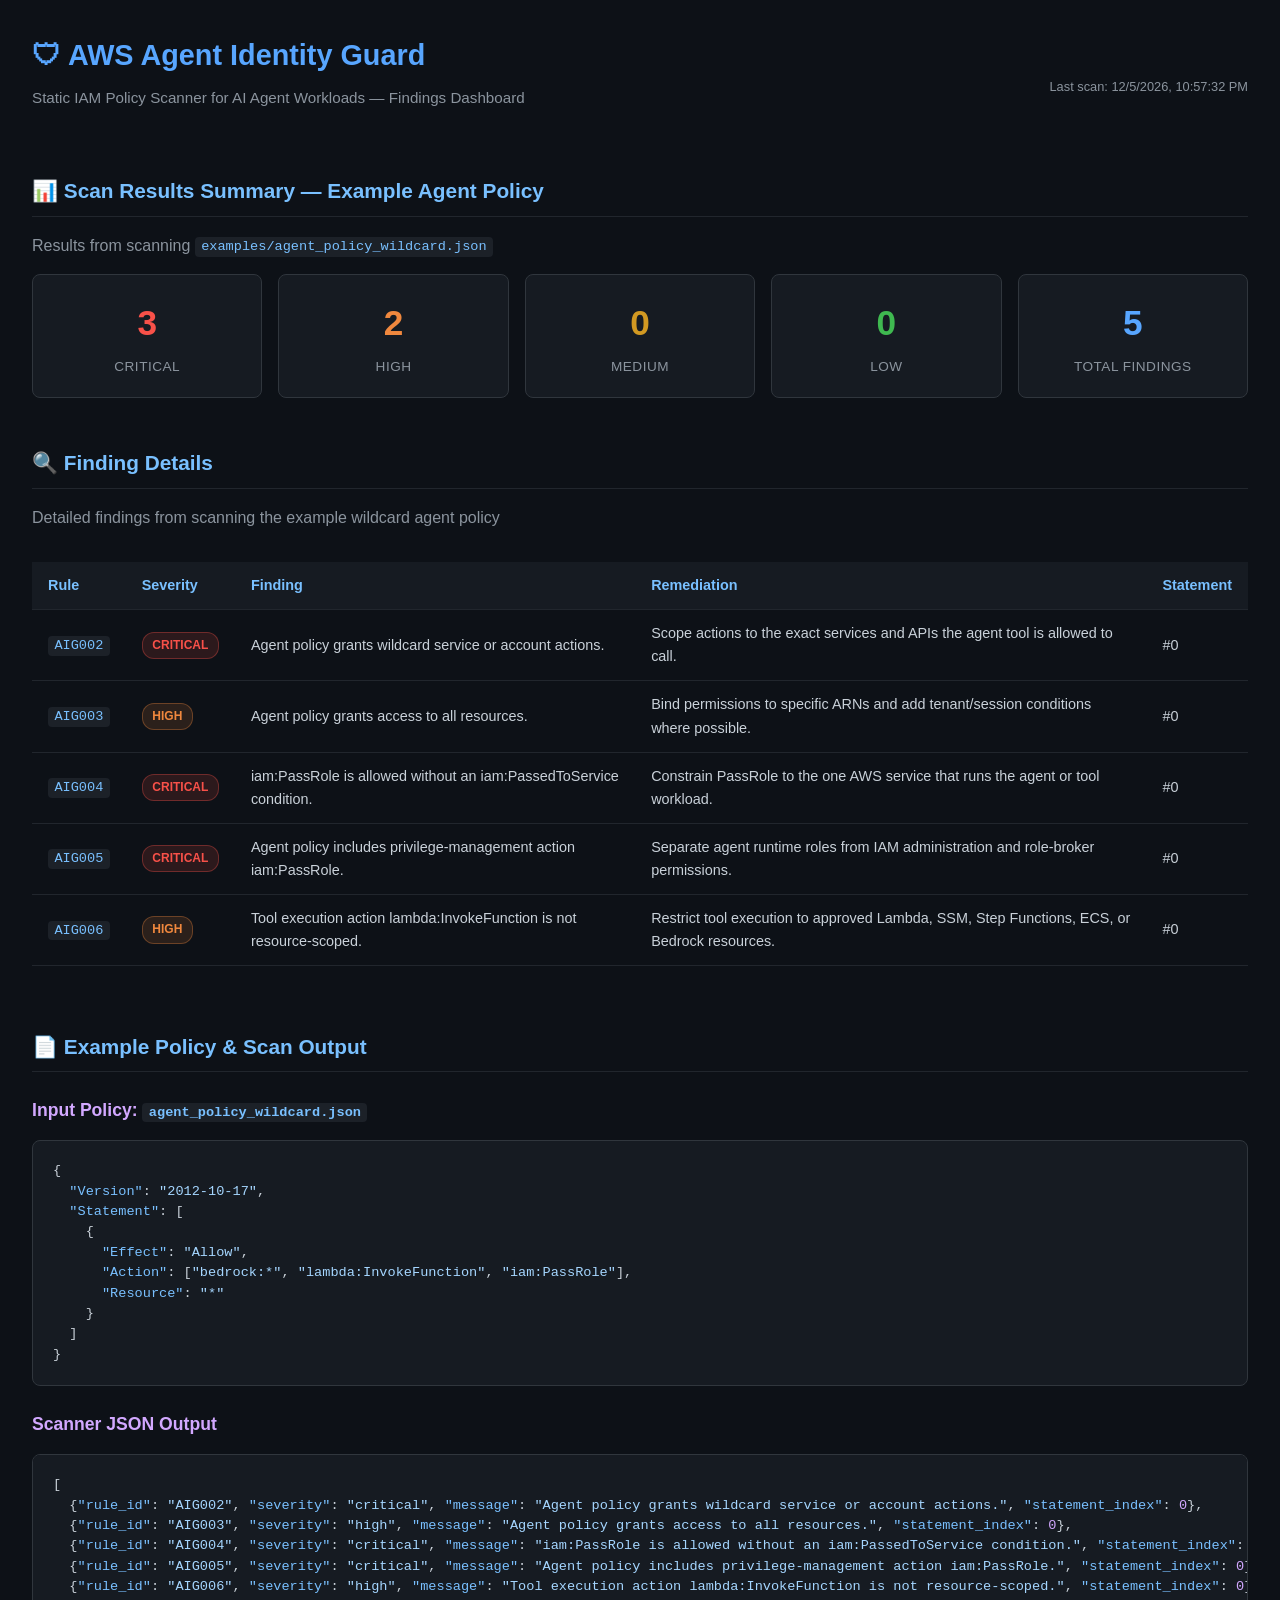
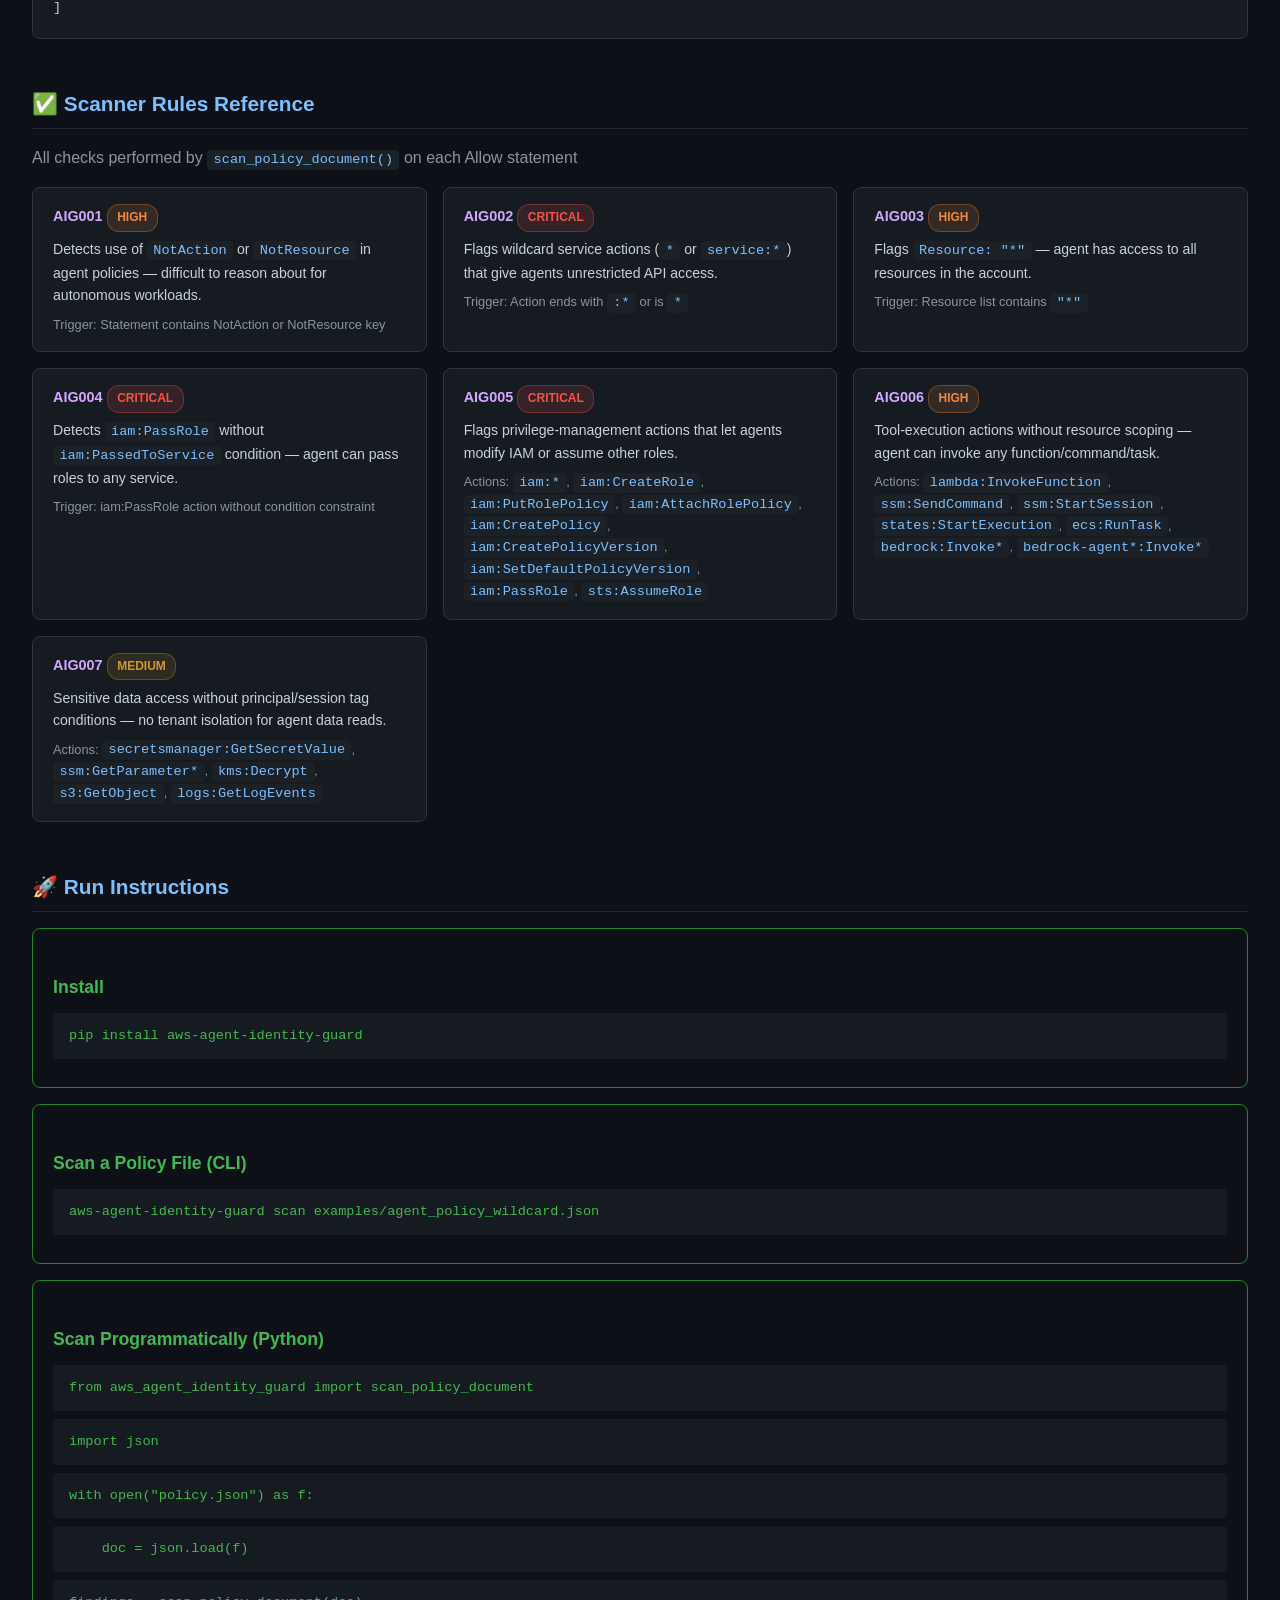
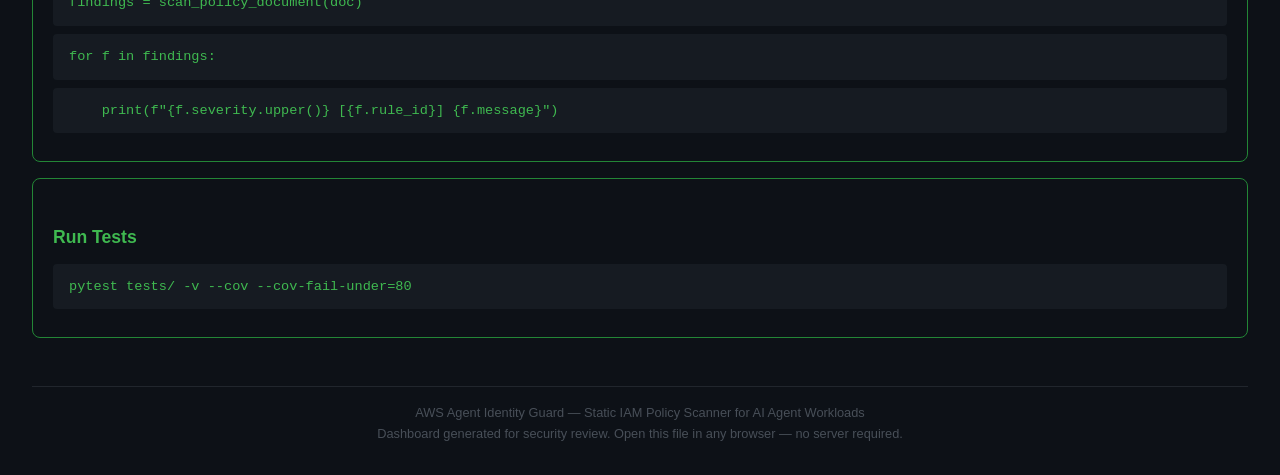
==== dashboard/index.html @ ff4b0374 "Add product dashboard, rewrite README and runbook in human language" ====
<!DOCTYPE html>
<html lang="en">
<head>
<meta charset="UTF-8">
<meta name="viewport" content="width=device-width, initial-scale=1.0">
<title>AWS Agent Identity Guard — IAM Findings Dashboard</title>
<style>
*{margin:0;padding:0;box-sizing:border-box}
body{font-family:-apple-system,BlinkMacSystemFont,'Segoe UI',Roboto,sans-serif;background:#0d1117;color:#c9d1d9;line-height:1.6;padding:2rem}
h1{color:#58a6ff;font-size:1.8rem;margin-bottom:0.5rem}
h2{color:#79c0ff;font-size:1.3rem;margin:2rem 0 1rem;border-bottom:1px solid #21262d;padding-bottom:0.5rem}
h3{color:#d2a8ff;font-size:1.1rem;margin:1.5rem 0 0.75rem}
.subtitle{color:#8b949e;font-size:0.95rem;margin-bottom:2rem}
.grid{display:grid;grid-template-columns:repeat(auto-fit,minmax(200px,1fr));gap:1rem;margin-bottom:2rem}
.card{background:#161b22;border:1px solid #30363d;border-radius:8px;padding:1.25rem;text-align:center}
.card .count{font-size:2.2rem;font-weight:700;margin-bottom:0.25rem}
.card .label{color:#8b949e;font-size:0.85rem;text-transform:uppercase;letter-spacing:0.5px}
.critical .count{color:#f85149}
.high .count{color:#f0883e}
.medium .count{color:#d29922}
.low .count{color:#3fb950}
.pass .count{color:#58a6ff}
table{width:100%;border-collapse:collapse;margin:1rem 0;font-size:0.9rem}
th,td{padding:0.75rem 1rem;text-align:left;border-bottom:1px solid #21262d}
th{background:#161b22;color:#79c0ff;font-weight:600;position:sticky;top:0}
tr:hover{background:#1c2128}
.badge{display:inline-block;padding:0.2rem 0.6rem;border-radius:12px;font-size:0.75rem;font-weight:600;text-transform:uppercase}
.badge-critical{background:#f8514922;color:#f85149;border:1px solid #f8514955}
.badge-high{background:#f0883e22;color:#f0883e;border:1px solid #f0883e55}
.badge-medium{background:#d2992222;color:#d29922;border:1px solid #d2992255}
.badge-low{background:#3fb95022;color:#3fb950;border:1px solid #3fb95055}
code{background:#1c2128;padding:0.15rem 0.4rem;border-radius:4px;font-size:0.85rem;color:#79c0ff}
pre{background:#161b22;border:1px solid #30363d;border-radius:8px;padding:1.25rem;overflow-x:auto;font-size:0.85rem;line-height:1.5;color:#c9d1d9;margin:1rem 0}
.json-key{color:#79c0ff}
.json-str{color:#a5d6ff}
.json-val{color:#d2a8ff}
.finding-box{background:#161b22;border:1px solid #30363d;border-radius:8px;padding:1rem 1.25rem;margin:0.75rem 0}
.finding-box .title{color:#f0f6fc;font-weight:600;margin-bottom:0.25rem}
.finding-box .remediation{color:#8b949e;font-size:0.85rem;margin-top:0.5rem;padding-left:1rem;border-left:2px solid #30363d}
.run-box{background:#0d1117;border:1px solid #238636;border-radius:8px;padding:1.25rem;margin:1rem 0}
.run-box code{background:#161b22;display:block;padding:0.75rem 1rem;margin:0.5rem 0;border-radius:4px;color:#3fb950}
.section{margin-bottom:3rem}
.header-bar{display:flex;align-items:center;justify-content:space-between;flex-wrap:wrap;margin-bottom:1.5rem}
.timestamp{color:#8b949e;font-size:0.8rem}
.check-grid{display:grid;grid-template-columns:repeat(auto-fit,minmax(320px,1fr));gap:1rem}
.check-card{background:#161b22;border:1px solid #30363d;border-radius:8px;padding:1rem 1.25rem}
.check-card .rule-id{color:#d2a8ff;font-weight:700;font-size:0.9rem}
.check-card .desc{margin-top:0.4rem;font-size:0.88rem;color:#c9d1d9}
.check-card .patterns{margin-top:0.5rem;font-size:0.8rem;color:#8b949e}
</style>
</head>
<body>
<div class="header-bar">
<div>
<h1>&#x1F6E1; AWS Agent Identity Guard</h1>
<p class="subtitle">Static IAM Policy Scanner for AI Agent Workloads — Findings Dashboard</p>
</div>
<div class="timestamp">Last scan: <span id="scan-time"></span></div>
</div>

<!-- Section 1: Scan Results Summary -->
<div class="section">
<h2>&#x1F4CA; Scan Results Summary — Example Agent Policy</h2>
<p style="color:#8b949e;margin-bottom:1rem;">Results from scanning <code>examples/agent_policy_wildcard.json</code></p>
<div class="grid">
<div class="card critical"><div class="count">3</div><div class="label">Critical</div></div>
<div class="card high"><div class="count">2</div><div class="label">High</div></div>
<div class="card medium"><div class="count">0</div><div class="label">Medium</div></div>
<div class="card low"><div class="count">0</div><div class="label">Low</div></div>
<div class="card pass"><div class="count">5</div><div class="label">Total Findings</div></div>
</div>
</div>

<!-- Section 2: Finding Details Table -->
<div class="section">
<h2>&#x1F50D; Finding Details</h2>
<p style="color:#8b949e;margin-bottom:1rem;">Detailed findings from scanning the example wildcard agent policy</p>
<div style="overflow-x:auto;">
<table>
<thead>
<tr><th>Rule</th><th>Severity</th><th>Finding</th><th>Remediation</th><th>Statement</th></tr>
</thead>
<tbody>
<tr>
<td><code>AIG002</code></td>
<td><span class="badge badge-critical">Critical</span></td>
<td>Agent policy grants wildcard service or account actions.</td>
<td>Scope actions to the exact services and APIs the agent tool is allowed to call.</td>
<td>#0</td>
</tr>
<tr>
<td><code>AIG003</code></td>
<td><span class="badge badge-high">High</span></td>
<td>Agent policy grants access to all resources.</td>
<td>Bind permissions to specific ARNs and add tenant/session conditions where possible.</td>
<td>#0</td>
</tr>
<tr>
<td><code>AIG004</code></td>
<td><span class="badge badge-critical">Critical</span></td>
<td>iam:PassRole is allowed without an iam:PassedToService condition.</td>
<td>Constrain PassRole to the one AWS service that runs the agent or tool workload.</td>
<td>#0</td>
</tr>
<tr>
<td><code>AIG005</code></td>
<td><span class="badge badge-critical">Critical</span></td>
<td>Agent policy includes privilege-management action iam:PassRole.</td>
<td>Separate agent runtime roles from IAM administration and role-broker permissions.</td>
<td>#0</td>
</tr>
<tr>
<td><code>AIG006</code></td>
<td><span class="badge badge-high">High</span></td>
<td>Tool execution action lambda:InvokeFunction is not resource-scoped.</td>
<td>Restrict tool execution to approved Lambda, SSM, Step Functions, ECS, or Bedrock resources.</td>
<td>#0</td>
</tr>
</tbody>
</table>
</div>
</div>


<!-- Section 3: Example Scan Output Visualization -->
<div class="section">
<h2>&#x1F4C4; Example Policy &amp; Scan Output</h2>
<h3>Input Policy: <code>agent_policy_wildcard.json</code></h3>
<pre>{
  <span class="json-key">"Version"</span>: <span class="json-str">"2012-10-17"</span>,
  <span class="json-key">"Statement"</span>: [
    {
      <span class="json-key">"Effect"</span>: <span class="json-str">"Allow"</span>,
      <span class="json-key">"Action"</span>: [<span class="json-str">"bedrock:*"</span>, <span class="json-str">"lambda:InvokeFunction"</span>, <span class="json-str">"iam:PassRole"</span>],
      <span class="json-key">"Resource"</span>: <span class="json-str">"*"</span>
    }
  ]
}</pre>
<h3>Scanner JSON Output</h3>
<pre>[
  {<span class="json-key">"rule_id"</span>: <span class="json-str">"AIG002"</span>, <span class="json-key">"severity"</span>: <span class="json-str">"critical"</span>, <span class="json-key">"message"</span>: <span class="json-str">"Agent policy grants wildcard service or account actions."</span>, <span class="json-key">"statement_index"</span>: <span class="json-val">0</span>},
  {<span class="json-key">"rule_id"</span>: <span class="json-str">"AIG003"</span>, <span class="json-key">"severity"</span>: <span class="json-str">"high"</span>, <span class="json-key">"message"</span>: <span class="json-str">"Agent policy grants access to all resources."</span>, <span class="json-key">"statement_index"</span>: <span class="json-val">0</span>},
  {<span class="json-key">"rule_id"</span>: <span class="json-str">"AIG004"</span>, <span class="json-key">"severity"</span>: <span class="json-str">"critical"</span>, <span class="json-key">"message"</span>: <span class="json-str">"iam:PassRole is allowed without an iam:PassedToService condition."</span>, <span class="json-key">"statement_index"</span>: <span class="json-val">0</span>},
  {<span class="json-key">"rule_id"</span>: <span class="json-str">"AIG005"</span>, <span class="json-key">"severity"</span>: <span class="json-str">"critical"</span>, <span class="json-key">"message"</span>: <span class="json-str">"Agent policy includes privilege-management action iam:PassRole."</span>, <span class="json-key">"statement_index"</span>: <span class="json-val">0</span>},
  {<span class="json-key">"rule_id"</span>: <span class="json-str">"AIG006"</span>, <span class="json-key">"severity"</span>: <span class="json-str">"high"</span>, <span class="json-key">"message"</span>: <span class="json-str">"Tool execution action lambda:InvokeFunction is not resource-scoped."</span>, <span class="json-key">"statement_index"</span>: <span class="json-val">0</span>}
]</pre>
</div>


<!-- Section 4: Quick Reference of Checks -->
<div class="section">
<h2>&#x2705; Scanner Rules Reference</h2>
<p style="color:#8b949e;margin-bottom:1rem;">All checks performed by <code>scan_policy_document()</code> on each Allow statement</p>
<div class="check-grid">
<div class="check-card">
<div class="rule-id">AIG001 <span class="badge badge-high">High</span></div>
<div class="desc">Detects use of <code>NotAction</code> or <code>NotResource</code> in agent policies — difficult to reason about for autonomous workloads.</div>
<div class="patterns">Trigger: Statement contains NotAction or NotResource key</div>
</div>
<div class="check-card">
<div class="rule-id">AIG002 <span class="badge badge-critical">Critical</span></div>
<div class="desc">Flags wildcard service actions (<code>*</code> or <code>service:*</code>) that give agents unrestricted API access.</div>
<div class="patterns">Trigger: Action ends with <code>:*</code> or is <code>*</code></div>
</div>
<div class="check-card">
<div class="rule-id">AIG003 <span class="badge badge-high">High</span></div>
<div class="desc">Flags <code>Resource: "*"</code> — agent has access to all resources in the account.</div>
<div class="patterns">Trigger: Resource list contains <code>"*"</code></div>
</div>
<div class="check-card">
<div class="rule-id">AIG004 <span class="badge badge-critical">Critical</span></div>
<div class="desc">Detects <code>iam:PassRole</code> without <code>iam:PassedToService</code> condition — agent can pass roles to any service.</div>
<div class="patterns">Trigger: iam:PassRole action without condition constraint</div>
</div>
<div class="check-card">
<div class="rule-id">AIG005 <span class="badge badge-critical">Critical</span></div>
<div class="desc">Flags privilege-management actions that let agents modify IAM or assume other roles.</div>
<div class="patterns">Actions: <code>iam:*</code>, <code>iam:CreateRole</code>, <code>iam:PutRolePolicy</code>, <code>iam:AttachRolePolicy</code>, <code>iam:CreatePolicy</code>, <code>iam:CreatePolicyVersion</code>, <code>iam:SetDefaultPolicyVersion</code>, <code>iam:PassRole</code>, <code>sts:AssumeRole</code></div>
</div>
<div class="check-card">
<div class="rule-id">AIG006 <span class="badge badge-high">High</span></div>
<div class="desc">Tool-execution actions without resource scoping — agent can invoke any function/command/task.</div>
<div class="patterns">Actions: <code>lambda:InvokeFunction</code>, <code>ssm:SendCommand</code>, <code>ssm:StartSession</code>, <code>states:StartExecution</code>, <code>ecs:RunTask</code>, <code>bedrock:Invoke*</code>, <code>bedrock-agent*:Invoke*</code></div>
</div>
<div class="check-card">
<div class="rule-id">AIG007 <span class="badge badge-medium">Medium</span></div>
<div class="desc">Sensitive data access without principal/session tag conditions — no tenant isolation for agent data reads.</div>
<div class="patterns">Actions: <code>secretsmanager:GetSecretValue</code>, <code>ssm:GetParameter*</code>, <code>kms:Decrypt</code>, <code>s3:GetObject</code>, <code>logs:GetLogEvents</code></div>
</div>
</div>
</div>


<!-- Section 5: Run Instructions -->
<div class="section">
<h2>&#x1F680; Run Instructions</h2>
<div class="run-box">
<h3 style="color:#3fb950;margin-bottom:0.75rem">Install</h3>
<code>pip install aws-agent-identity-guard</code>
</div>
<div class="run-box">
<h3 style="color:#3fb950;margin-bottom:0.75rem">Scan a Policy File (CLI)</h3>
<code>aws-agent-identity-guard scan examples/agent_policy_wildcard.json</code>
</div>
<div class="run-box">
<h3 style="color:#3fb950;margin-bottom:0.75rem">Scan Programmatically (Python)</h3>
<code>from aws_agent_identity_guard import scan_policy_document</code>
<code>import json</code>
<code style="margin-top:0.5rem">with open("policy.json") as f:</code>
<code>&nbsp;&nbsp;&nbsp;&nbsp;doc = json.load(f)</code>
<code style="margin-top:0.5rem">findings = scan_policy_document(doc)</code>
<code>for f in findings:</code>
<code>&nbsp;&nbsp;&nbsp;&nbsp;print(f"{f.severity.upper()} [{f.rule_id}] {f.message}")</code>
</div>
<div class="run-box">
<h3 style="color:#3fb950;margin-bottom:0.75rem">Run Tests</h3>
<code>pytest tests/ -v --cov --cov-fail-under=80</code>
</div>
</div>

<footer style="text-align:center;color:#484f58;font-size:0.8rem;margin-top:3rem;padding-top:1rem;border-top:1px solid #21262d;">
AWS Agent Identity Guard — Static IAM Policy Scanner for AI Agent Workloads<br>
Dashboard generated for security review. Open this file in any browser — no server required.
</footer>

<script>
document.getElementById('scan-time').textContent = new Date().toLocaleString();
</script>
</body>
</html>
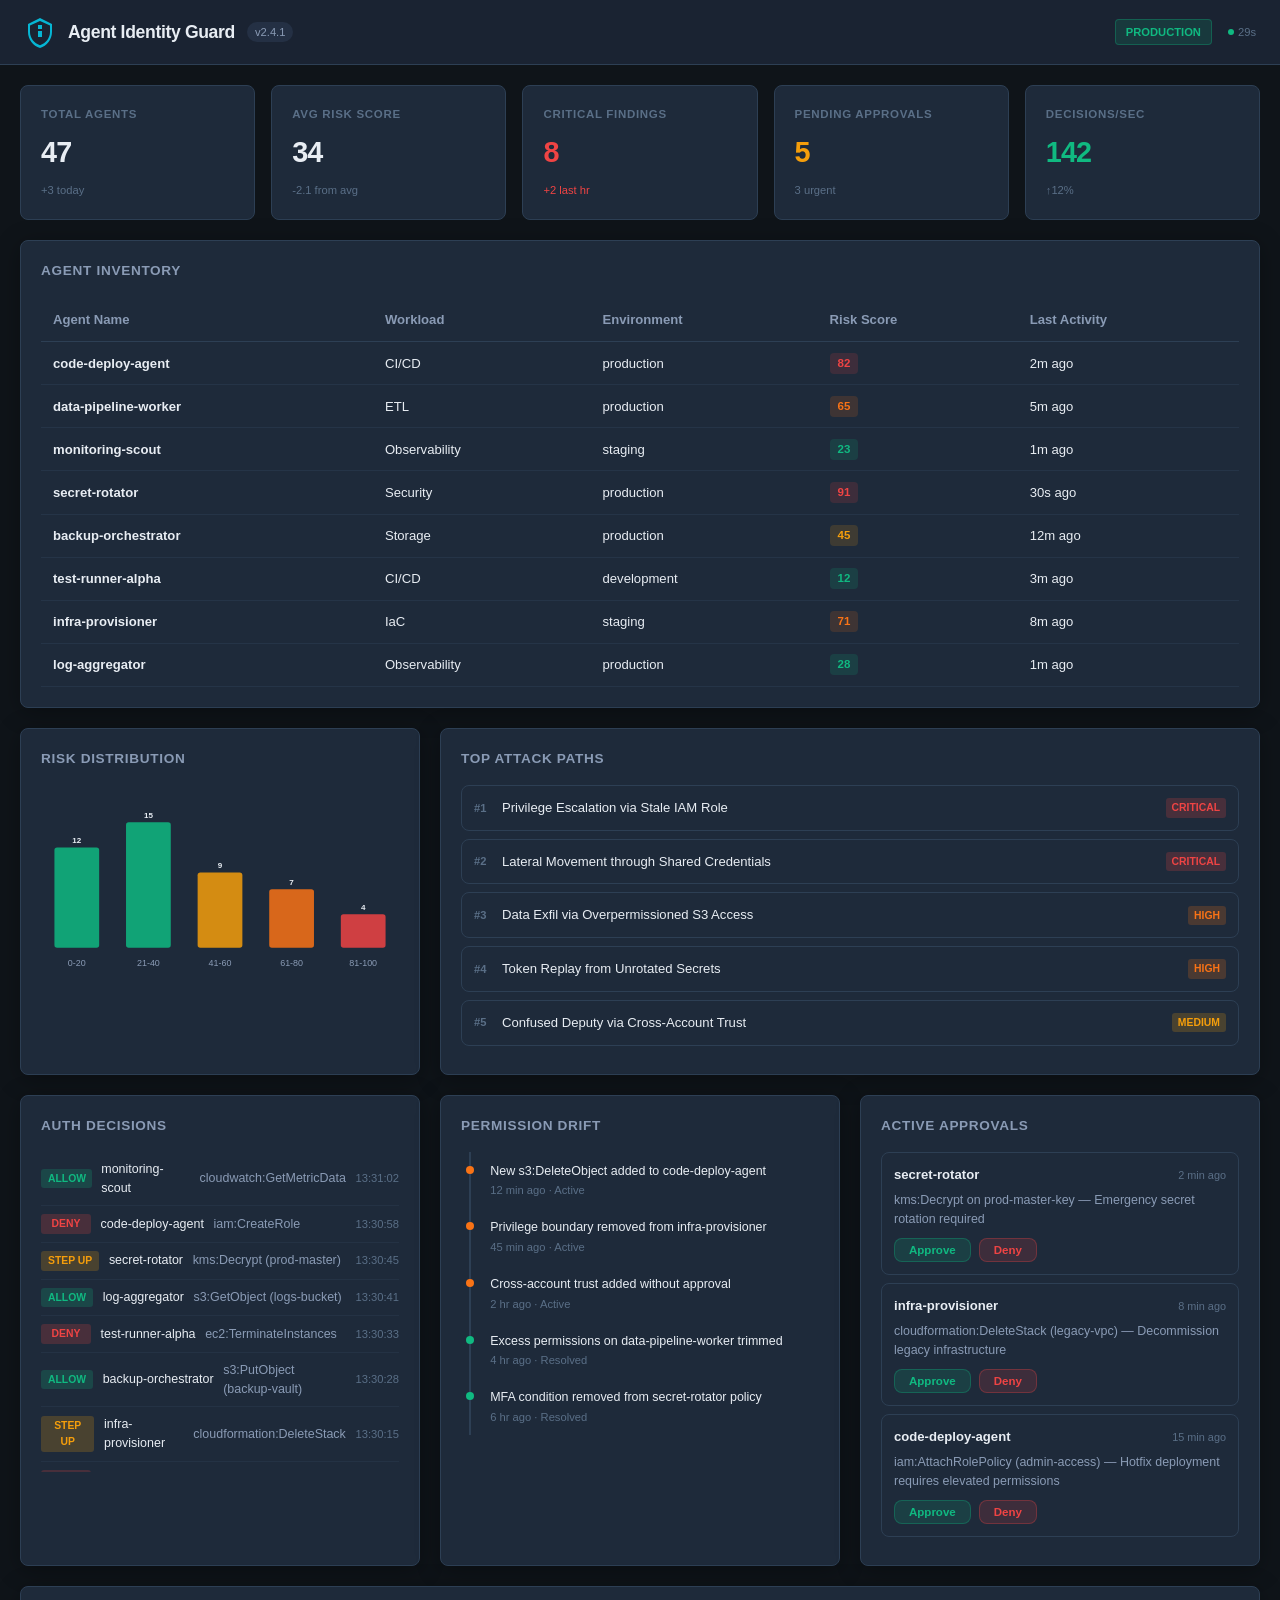
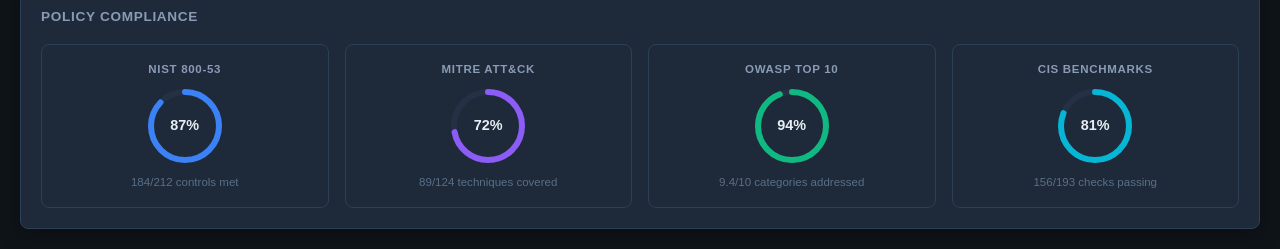
==== commit d1b9426a: "feat: v1.0.0 - Production-grade AI agent identity security platform Complete overhaul from static IA" ====
--- a/dashboard/index.html
+++ b/dashboard/index.html
@@ -3,228 +3,811 @@
 <head>
 <meta charset="UTF-8">
 <meta name="viewport" content="width=device-width, initial-scale=1.0">
-<title>AWS Agent Identity Guard — IAM Findings Dashboard</title>
+<title>Agent Identity Guard — Security Dashboard</title>
 <style>
-*{margin:0;padding:0;box-sizing:border-box}
-body{font-family:-apple-system,BlinkMacSystemFont,'Segoe UI',Roboto,sans-serif;background:#0d1117;color:#c9d1d9;line-height:1.6;padding:2rem}
-h1{color:#58a6ff;font-size:1.8rem;margin-bottom:0.5rem}
-h2{color:#79c0ff;font-size:1.3rem;margin:2rem 0 1rem;border-bottom:1px solid #21262d;padding-bottom:0.5rem}
-h3{color:#d2a8ff;font-size:1.1rem;margin:1.5rem 0 0.75rem}
-.subtitle{color:#8b949e;font-size:0.95rem;margin-bottom:2rem}
-.grid{display:grid;grid-template-columns:repeat(auto-fit,minmax(200px,1fr));gap:1rem;margin-bottom:2rem}
-.card{background:#161b22;border:1px solid #30363d;border-radius:8px;padding:1.25rem;text-align:center}
-.card .count{font-size:2.2rem;font-weight:700;margin-bottom:0.25rem}
-.card .label{color:#8b949e;font-size:0.85rem;text-transform:uppercase;letter-spacing:0.5px}
-.critical .count{color:#f85149}
-.high .count{color:#f0883e}
-.medium .count{color:#d29922}
-.low .count{color:#3fb950}
-.pass .count{color:#58a6ff}
-table{width:100%;border-collapse:collapse;margin:1rem 0;font-size:0.9rem}
-th,td{padding:0.75rem 1rem;text-align:left;border-bottom:1px solid #21262d}
-th{background:#161b22;color:#79c0ff;font-weight:600;position:sticky;top:0}
-tr:hover{background:#1c2128}
-.badge{display:inline-block;padding:0.2rem 0.6rem;border-radius:12px;font-size:0.75rem;font-weight:600;text-transform:uppercase}
-.badge-critical{background:#f8514922;color:#f85149;border:1px solid #f8514955}
-.badge-high{background:#f0883e22;color:#f0883e;border:1px solid #f0883e55}
-.badge-medium{background:#d2992222;color:#d29922;border:1px solid #d2992255}
-.badge-low{background:#3fb95022;color:#3fb950;border:1px solid #3fb95055}
-code{background:#1c2128;padding:0.15rem 0.4rem;border-radius:4px;font-size:0.85rem;color:#79c0ff}
-pre{background:#161b22;border:1px solid #30363d;border-radius:8px;padding:1.25rem;overflow-x:auto;font-size:0.85rem;line-height:1.5;color:#c9d1d9;margin:1rem 0}
-.json-key{color:#79c0ff}
-.json-str{color:#a5d6ff}
-.json-val{color:#d2a8ff}
-.finding-box{background:#161b22;border:1px solid #30363d;border-radius:8px;padding:1rem 1.25rem;margin:0.75rem 0}
-.finding-box .title{color:#f0f6fc;font-weight:600;margin-bottom:0.25rem}
-.finding-box .remediation{color:#8b949e;font-size:0.85rem;margin-top:0.5rem;padding-left:1rem;border-left:2px solid #30363d}
-.run-box{background:#0d1117;border:1px solid #238636;border-radius:8px;padding:1.25rem;margin:1rem 0}
-.run-box code{background:#161b22;display:block;padding:0.75rem 1rem;margin:0.5rem 0;border-radius:4px;color:#3fb950}
-.section{margin-bottom:3rem}
-.header-bar{display:flex;align-items:center;justify-content:space-between;flex-wrap:wrap;margin-bottom:1.5rem}
-.timestamp{color:#8b949e;font-size:0.8rem}
-.check-grid{display:grid;grid-template-columns:repeat(auto-fit,minmax(320px,1fr));gap:1rem}
-.check-card{background:#161b22;border:1px solid #30363d;border-radius:8px;padding:1rem 1.25rem}
-.check-card .rule-id{color:#d2a8ff;font-weight:700;font-size:0.9rem}
-.check-card .desc{margin-top:0.4rem;font-size:0.88rem;color:#c9d1d9}
-.check-card .patterns{margin-top:0.5rem;font-size:0.8rem;color:#8b949e}
+:root {
+  --bg-primary: #0f1419;
+  --bg-secondary: #1a2332;
+  --bg-tertiary: #243044;
+  --bg-card: #1e2a3a;
+  --border: #2d3f54;
+  --text-primary: #e8edf3;
+  --text-secondary: #8a9bb5;
+  --text-muted: #5a6f87;
+  --accent-blue: #3b82f6;
+  --accent-cyan: #06b6d4;
+  --accent-green: #10b981;
+  --accent-yellow: #f59e0b;
+  --accent-orange: #f97316;
+  --accent-red: #ef4444;
+  --accent-purple: #8b5cf6;
+  --severity-critical: #ef4444;
+  --severity-high: #f97316;
+  --severity-medium: #f59e0b;
+  --severity-low: #10b981;
+  --severity-info: #3b82f6;
+  --radius: 8px;
+  --shadow: 0 4px 24px rgba(0,0,0,0.3);
+  --transition: 0.2s ease;
+}
+*, *::before, *::after { box-sizing: border-box; margin: 0; padding: 0; }
+body {
+  font-family: -apple-system, BlinkMacSystemFont, 'Segoe UI', Roboto, sans-serif;
+  background: var(--bg-primary);
+  color: var(--text-primary);
+  line-height: 1.5;
+  min-height: 100vh;
+}
+a { color: var(--accent-cyan); text-decoration: none; }
+a:focus-visible, button:focus-visible, [tabindex]:focus-visible {
+  outline: 2px solid var(--accent-blue);
+  outline-offset: 2px;
+}
+button {
+  cursor: pointer;
+  font-family: inherit;
+  border: none;
+  border-radius: var(--radius);
+  transition: background var(--transition), transform var(--transition);
+}
+button:active { transform: scale(0.97); }
+
+/* Header */
+.header {
+  display: flex;
+  align-items: center;
+  justify-content: space-between;
+  padding: 1rem 1.5rem;
+  background: var(--bg-secondary);
+  border-bottom: 1px solid var(--border);
+  position: sticky;
+  top: 0;
+  z-index: 100;
+}
+.header-left { display: flex; align-items: center; gap: 0.75rem; }
+.logo-icon {
+  width: 32px; height: 32px;
+  fill: var(--accent-cyan);
+}
+.header-title { font-size: 1.1rem; font-weight: 700; letter-spacing: -0.02em; }
+.header-version {
+  font-size: 0.7rem;
+  background: var(--bg-tertiary);
+  padding: 2px 8px;
+  border-radius: 10px;
+  color: var(--text-secondary);
+}
+.header-right { display: flex; align-items: center; gap: 1rem; }
+.env-badge {
+  font-size: 0.7rem;
+  font-weight: 600;
+  text-transform: uppercase;
+  padding: 4px 10px;
+  border-radius: 4px;
+  background: rgba(16,185,129,0.15);
+  color: var(--accent-green);
+  border: 1px solid rgba(16,185,129,0.3);
+}
+.env-badge.staging { background: rgba(245,158,11,0.15); color: var(--accent-yellow); border-color: rgba(245,158,11,0.3); }
+.refresh-indicator {
+  font-size: 0.7rem;
+  color: var(--text-muted);
+  display: flex;
+  align-items: center;
+  gap: 4px;
+}
+.pulse {
+  width: 6px; height: 6px;
+  background: var(--accent-green);
+  border-radius: 50%;
+  animation: pulse 2s infinite;
+}
+@keyframes pulse {
+  0%, 100% { opacity: 1; }
+  50% { opacity: 0.4; }
+}
+
+/* Layout */
+.dashboard {
+  display: grid;
+  grid-template-columns: 1fr;
+  gap: 1.25rem;
+  padding: 1.25rem;
+  max-width: 1600px;
+  margin: 0 auto;
+}
+@media (min-width: 768px) {
+  .dashboard {
+    grid-template-columns: repeat(2, 1fr);
+  }
+}
+@media (min-width: 1200px) {
+  .dashboard {
+    grid-template-columns: repeat(3, 1fr);
+  }
+  .summary-cards { grid-column: 1 / -1; }
+  .agent-inventory { grid-column: 1 / -1; }
+  .risk-chart { grid-column: 1 / 2; }
+  .attack-paths { grid-column: 2 / 4; }
+  .auth-decisions { grid-column: 1 / 2; }
+  .drift-alerts { grid-column: 2 / 3; }
+  .active-approvals { grid-column: 3 / 4; }
+  .compliance { grid-column: 1 / -1; }
+}
+
+/* Cards */
+.card {
+  background: var(--bg-card);
+  border: 1px solid var(--border);
+  border-radius: var(--radius);
+  padding: 1.25rem;
+  box-shadow: var(--shadow);
+}
+.card-header {
+  display: flex;
+  align-items: center;
+  justify-content: space-between;
+  margin-bottom: 1rem;
+}
+.card-title {
+  font-size: 0.85rem;
+  font-weight: 600;
+  text-transform: uppercase;
+  letter-spacing: 0.05em;
+  color: var(--text-secondary);
+}
+
+/* Summary Cards */
+.summary-cards {
+  display: grid;
+  grid-template-columns: repeat(auto-fit, minmax(180px, 1fr));
+  gap: 1rem;
+}
+.stat-card {
+  background: var(--bg-card);
+  border: 1px solid var(--border);
+  border-radius: var(--radius);
+  padding: 1.25rem;
+  display: flex;
+  flex-direction: column;
+  gap: 0.5rem;
+  transition: border-color var(--transition);
+}
+.stat-card:hover { border-color: var(--accent-blue); }
+.stat-label {
+  font-size: 0.72rem;
+  text-transform: uppercase;
+  letter-spacing: 0.06em;
+  color: var(--text-muted);
+  font-weight: 600;
+}
+.stat-value {
+  font-size: 1.8rem;
+  font-weight: 700;
+  letter-spacing: -0.03em;
+}
+.stat-value.critical { color: var(--severity-critical); }
+.stat-value.warning { color: var(--severity-medium); }
+.stat-value.good { color: var(--accent-green); }
+.stat-trend {
+  font-size: 0.7rem;
+  color: var(--text-muted);
+}
+.stat-trend.up { color: var(--accent-red); }
+.stat-trend.down { color: var(--accent-green); }
+
+/* Table */
+.table-wrap { overflow-x: auto; }
+table {
+  width: 100%;
+  border-collapse: collapse;
+  font-size: 0.82rem;
+}
+th {
+  text-align: left;
+  padding: 0.75rem;
+  font-weight: 600;
+  color: var(--text-secondary);
+  border-bottom: 1px solid var(--border);
+  white-space: nowrap;
+}
+td {
+  padding: 0.65rem 0.75rem;
+  border-bottom: 1px solid rgba(45,63,84,0.5);
+  vertical-align: middle;
+}
+tr:hover td { background: rgba(59,130,246,0.04); }
+.risk-badge {
+  display: inline-block;
+  padding: 2px 8px;
+  border-radius: 4px;
+  font-size: 0.72rem;
+  font-weight: 700;
+}
+.risk-critical { background: rgba(239,68,68,0.15); color: var(--severity-critical); }
+.risk-high { background: rgba(249,115,22,0.15); color: var(--severity-high); }
+.risk-medium { background: rgba(245,158,11,0.15); color: var(--severity-medium); }
+.risk-low { background: rgba(16,185,129,0.15); color: var(--severity-low); }
+
+/* SVG Chart */
+.chart-container { width: 100%; min-height: 200px; }
+.chart-container svg { width: 100%; height: 200px; }
+.bar-label { font-size: 10px; fill: var(--text-secondary); }
+.bar-value { font-size: 9px; fill: var(--text-primary); font-weight: 600; }
+
+/* Attack Paths */
+.attack-path-item {
+  padding: 0.75rem;
+  border: 1px solid var(--border);
+  border-radius: var(--radius);
+  margin-bottom: 0.5rem;
+  cursor: pointer;
+  transition: background var(--transition);
+}
+.attack-path-item:hover { background: var(--bg-tertiary); }
+.attack-path-header {
+  display: flex;
+  align-items: center;
+  gap: 0.5rem;
+}
+.attack-path-rank {
+  font-size: 0.7rem;
+  font-weight: 700;
+  color: var(--text-muted);
+  min-width: 20px;
+}
+.attack-path-name { font-size: 0.82rem; font-weight: 500; flex: 1; }
+.severity-badge {
+  font-size: 0.65rem;
+  font-weight: 700;
+  text-transform: uppercase;
+  padding: 2px 6px;
+  border-radius: 3px;
+}
+.sev-critical { background: rgba(239,68,68,0.2); color: var(--severity-critical); }
+.sev-high { background: rgba(249,115,22,0.2); color: var(--severity-high); }
+.sev-medium { background: rgba(245,158,11,0.2); color: var(--severity-medium); }
+.attack-path-details {
+  display: none;
+  margin-top: 0.5rem;
+  padding-top: 0.5rem;
+  border-top: 1px solid var(--border);
+  font-size: 0.78rem;
+  color: var(--text-secondary);
+  line-height: 1.6;
+}
+.attack-path-item.expanded .attack-path-details { display: block; }
+
+/* Decision Feed */
+.decision-feed { max-height: 320px; overflow-y: auto; }
+.decision-item {
+  display: flex;
+  align-items: center;
+  gap: 0.6rem;
+  padding: 0.5rem 0;
+  border-bottom: 1px solid rgba(45,63,84,0.4);
+  font-size: 0.78rem;
+}
+.decision-badge {
+  font-size: 0.65rem;
+  font-weight: 700;
+  padding: 2px 7px;
+  border-radius: 3px;
+  min-width: 50px;
+  text-align: center;
+}
+.decision-allow { background: rgba(16,185,129,0.2); color: var(--accent-green); }
+.decision-deny { background: rgba(239,68,68,0.2); color: var(--accent-red); }
+.decision-stepup { background: rgba(245,158,11,0.2); color: var(--accent-yellow); }
+.decision-agent { color: var(--text-primary); font-weight: 500; }
+.decision-action { color: var(--text-secondary); flex: 1; }
+.decision-time { color: var(--text-muted); font-size: 0.7rem; white-space: nowrap; }
+
+/* Drift Timeline */
+.drift-timeline { max-height: 300px; overflow-y: auto; }
+.drift-item {
+  position: relative;
+  padding: 0.6rem 0 0.6rem 1.2rem;
+  border-left: 2px solid var(--border);
+  margin-left: 0.5rem;
+  font-size: 0.78rem;
+}
+.drift-item::before {
+  content: '';
+  position: absolute;
+  left: -5px;
+  top: 0.85rem;
+  width: 8px;
+  height: 8px;
+  border-radius: 50%;
+  background: var(--accent-orange);
+}
+.drift-item.resolved::before { background: var(--accent-green); }
+.drift-title { font-weight: 500; margin-bottom: 2px; }
+.drift-meta { color: var(--text-muted); font-size: 0.7rem; }
+
+/* Approvals */
+.approval-item {
+  padding: 0.75rem;
+  border: 1px solid var(--border);
+  border-radius: var(--radius);
+  margin-bottom: 0.5rem;
+}
+.approval-header { display: flex; justify-content: space-between; align-items: center; margin-bottom: 0.4rem; }
+.approval-agent { font-weight: 600; font-size: 0.82rem; }
+.approval-time { font-size: 0.68rem; color: var(--text-muted); }
+.approval-action { font-size: 0.78rem; color: var(--text-secondary); margin-bottom: 0.6rem; }
+.approval-buttons { display: flex; gap: 0.5rem; }
+.btn-approve {
+  background: rgba(16,185,129,0.15);
+  color: var(--accent-green);
+  border: 1px solid rgba(16,185,129,0.3);
+  padding: 5px 14px;
+  font-size: 0.72rem;
+  font-weight: 600;
+}
+.btn-approve:hover { background: rgba(16,185,129,0.25); }
+.btn-deny {
+  background: rgba(239,68,68,0.15);
+  color: var(--accent-red);
+  border: 1px solid rgba(239,68,68,0.3);
+  padding: 5px 14px;
+  font-size: 0.72rem;
+  font-weight: 600;
+}
+.btn-deny:hover { background: rgba(239,68,68,0.25); }
+
+/* Compliance */
+.compliance-grid {
+  display: grid;
+  grid-template-columns: repeat(auto-fit, minmax(200px, 1fr));
+  gap: 1rem;
+}
+.compliance-item {
+  padding: 1rem;
+  border: 1px solid var(--border);
+  border-radius: var(--radius);
+  text-align: center;
+}
+.compliance-framework {
+  font-size: 0.72rem;
+  font-weight: 700;
+  text-transform: uppercase;
+  letter-spacing: 0.06em;
+  color: var(--text-secondary);
+  margin-bottom: 0.5rem;
+}
+.compliance-ring {
+  position: relative;
+  width: 80px;
+  height: 80px;
+  margin: 0 auto 0.5rem;
+}
+.compliance-ring svg { width: 80px; height: 80px; transform: rotate(-90deg); }
+.compliance-ring .ring-bg { fill: none; stroke: var(--bg-tertiary); stroke-width: 6; }
+.compliance-ring .ring-fill { fill: none; stroke-width: 6; stroke-linecap: round; transition: stroke-dashoffset 0.8s ease; }
+.compliance-pct {
+  position: absolute;
+  top: 50%; left: 50%;
+  transform: translate(-50%, -50%);
+  font-size: 0.9rem;
+  font-weight: 700;
+}
+.compliance-details { font-size: 0.72rem; color: var(--text-muted); }
+
+/* Scrollbar */
+::-webkit-scrollbar { width: 6px; }
+::-webkit-scrollbar-track { background: var(--bg-secondary); }
+::-webkit-scrollbar-thumb { background: var(--border); border-radius: 3px; }
+::-webkit-scrollbar-thumb:hover { background: var(--text-muted); }
+
+/* Mobile */
+@media (max-width: 767px) {
+  .header { flex-wrap: wrap; gap: 0.5rem; }
+  .header-title { font-size: 0.95rem; }
+  .dashboard { padding: 0.75rem; gap: 0.75rem; }
+  .stat-value { font-size: 1.4rem; }
+}
 </style>
 </head>
 <body>
-<div class="header-bar">
-<div>
-<h1>&#x1F6E1; AWS Agent Identity Guard</h1>
-<p class="subtitle">Static IAM Policy Scanner for AI Agent Workloads — Findings Dashboard</p>
-</div>
-<div class="timestamp">Last scan: <span id="scan-time"></span></div>
-</div>
-
-<!-- Section 1: Scan Results Summary -->
-<div class="section">
-<h2>&#x1F4CA; Scan Results Summary — Example Agent Policy</h2>
-<p style="color:#8b949e;margin-bottom:1rem;">Results from scanning <code>examples/agent_policy_wildcard.json</code></p>
-<div class="grid">
-<div class="card critical"><div class="count">3</div><div class="label">Critical</div></div>
-<div class="card high"><div class="count">2</div><div class="label">High</div></div>
-<div class="card medium"><div class="count">0</div><div class="label">Medium</div></div>
-<div class="card low"><div class="count">0</div><div class="label">Low</div></div>
-<div class="card pass"><div class="count">5</div><div class="label">Total Findings</div></div>
-</div>
-</div>
-
-<!-- Section 2: Finding Details Table -->
-<div class="section">
-<h2>&#x1F50D; Finding Details</h2>
-<p style="color:#8b949e;margin-bottom:1rem;">Detailed findings from scanning the example wildcard agent policy</p>
-<div style="overflow-x:auto;">
-<table>
-<thead>
-<tr><th>Rule</th><th>Severity</th><th>Finding</th><th>Remediation</th><th>Statement</th></tr>
-</thead>
-<tbody>
-<tr>
-<td><code>AIG002</code></td>
-<td><span class="badge badge-critical">Critical</span></td>
-<td>Agent policy grants wildcard service or account actions.</td>
-<td>Scope actions to the exact services and APIs the agent tool is allowed to call.</td>
-<td>#0</td>
-</tr>
-<tr>
-<td><code>AIG003</code></td>
-<td><span class="badge badge-high">High</span></td>
-<td>Agent policy grants access to all resources.</td>
-<td>Bind permissions to specific ARNs and add tenant/session conditions where possible.</td>
-<td>#0</td>
-</tr>
-<tr>
-<td><code>AIG004</code></td>
-<td><span class="badge badge-critical">Critical</span></td>
-<td>iam:PassRole is allowed without an iam:PassedToService condition.</td>
-<td>Constrain PassRole to the one AWS service that runs the agent or tool workload.</td>
-<td>#0</td>
-</tr>
-<tr>
-<td><code>AIG005</code></td>
-<td><span class="badge badge-critical">Critical</span></td>
-<td>Agent policy includes privilege-management action iam:PassRole.</td>
-<td>Separate agent runtime roles from IAM administration and role-broker permissions.</td>
-<td>#0</td>
-</tr>
-<tr>
-<td><code>AIG006</code></td>
-<td><span class="badge badge-high">High</span></td>
-<td>Tool execution action lambda:InvokeFunction is not resource-scoped.</td>
-<td>Restrict tool execution to approved Lambda, SSM, Step Functions, ECS, or Bedrock resources.</td>
-<td>#0</td>
-</tr>
-</tbody>
-</table>
-</div>
-</div>
-
-
-<!-- Section 3: Example Scan Output Visualization -->
-<div class="section">
-<h2>&#x1F4C4; Example Policy &amp; Scan Output</h2>
-<h3>Input Policy: <code>agent_policy_wildcard.json</code></h3>
-<pre>{
-  <span class="json-key">"Version"</span>: <span class="json-str">"2012-10-17"</span>,
-  <span class="json-key">"Statement"</span>: [
-    {
-      <span class="json-key">"Effect"</span>: <span class="json-str">"Allow"</span>,
-      <span class="json-key">"Action"</span>: [<span class="json-str">"bedrock:*"</span>, <span class="json-str">"lambda:InvokeFunction"</span>, <span class="json-str">"iam:PassRole"</span>],
-      <span class="json-key">"Resource"</span>: <span class="json-str">"*"</span>
+<header class="header" role="banner">
+  <div class="header-left">
+    <svg class="logo-icon" viewBox="0 0 32 32" aria-hidden="true">
+      <path d="M16 2L4 8v8c0 7.2 5.1 13.9 12 16 6.9-2.1 12-8.8 12-16V8L16 2zm0 3.1L26 9.5v6.5c0 5.9-4.2 11.4-10 13.2-5.8-1.8-10-7.3-10-13.2V9.5L16 5.1zm-2 9.9v6h4v-6h-4zm0-6v4h4V9h-4z"/>
+    </svg>
+    <span class="header-title">Agent Identity Guard</span>
+    <span class="header-version" aria-label="Version">v2.4.1</span>
+  </div>
+  <div class="header-right">
+    <span class="env-badge" id="envBadge" role="status" aria-label="Environment">Production</span>
+    <span class="refresh-indicator" aria-live="polite">
+      <span class="pulse" aria-hidden="true"></span>
+      <span id="refreshTimer">30s</span>
+    </span>
+  </div>
+</header>
+
+<main class="dashboard" role="main" aria-label="Security Dashboard">
+  <!-- Summary Cards -->
+  <section class="summary-cards" aria-label="Summary Statistics">
+    <div class="stat-card" role="group" aria-label="Total Agents">
+      <span class="stat-label">Total Agents</span>
+      <span class="stat-value" id="statAgents">—</span>
+      <span class="stat-trend" id="trendAgents"></span>
+    </div>
+    <div class="stat-card" role="group" aria-label="Average Risk Score">
+      <span class="stat-label">Avg Risk Score</span>
+      <span class="stat-value" id="statRisk">—</span>
+      <span class="stat-trend" id="trendRisk"></span>
+    </div>
+    <div class="stat-card" role="group" aria-label="Critical Findings">
+      <span class="stat-label">Critical Findings</span>
+      <span class="stat-value critical" id="statCritical">—</span>
+      <span class="stat-trend" id="trendCritical"></span>
+    </div>
+    <div class="stat-card" role="group" aria-label="Pending Approvals">
+      <span class="stat-label">Pending Approvals</span>
+      <span class="stat-value warning" id="statApprovals">—</span>
+      <span class="stat-trend" id="trendApprovals"></span>
+    </div>
+    <div class="stat-card" role="group" aria-label="Decisions per Second">
+      <span class="stat-label">Decisions/sec</span>
+      <span class="stat-value good" id="statDecisions">—</span>
+      <span class="stat-trend" id="trendDecisions"></span>
+    </div>
+  </section>
+
+  <!-- Agent Inventory -->
+  <section class="card agent-inventory" aria-label="Agent Inventory">
+    <div class="card-header">
+      <h2 class="card-title">Agent Inventory</h2>
+    </div>
+    <div class="table-wrap">
+      <table role="table" aria-label="Registered Agents">
+        <thead>
+          <tr><th scope="col">Agent Name</th><th scope="col">Workload</th><th scope="col">Environment</th><th scope="col">Risk Score</th><th scope="col">Last Activity</th></tr>
+        </thead>
+        <tbody id="agentTableBody"></tbody>
+      </table>
+    </div>
+  </section>
+
+  <!-- Risk Distribution Chart -->
+  <section class="card risk-chart" aria-label="Risk Score Distribution">
+    <div class="card-header">
+      <h2 class="card-title">Risk Distribution</h2>
+    </div>
+    <div class="chart-container" id="riskChart" role="img" aria-label="Bar chart showing risk score distribution across severity levels"></div>
+  </section>
+
+  <!-- Attack Paths -->
+  <section class="card attack-paths" aria-label="Top Attack Paths">
+    <div class="card-header">
+      <h2 class="card-title">Top Attack Paths</h2>
+    </div>
+    <div id="attackPathsList" role="list"></div>
+  </section>
+
+  <!-- Authorization Decisions -->
+  <section class="card auth-decisions" aria-label="Recent Authorization Decisions">
+    <div class="card-header">
+      <h2 class="card-title">Auth Decisions</h2>
+    </div>
+    <div class="decision-feed" id="decisionFeed" role="log" aria-live="polite" aria-label="Real-time authorization decisions"></div>
+  </section>
+
+  <!-- Permission Drift -->
+  <section class="card drift-alerts" aria-label="Permission Drift Alerts">
+    <div class="card-header">
+      <h2 class="card-title">Permission Drift</h2>
+    </div>
+    <div class="drift-timeline" id="driftTimeline" role="list" aria-label="Drift events timeline"></div>
+  </section>
+
+  <!-- Active Approvals -->
+  <section class="card active-approvals" aria-label="Active Approvals">
+    <div class="card-header">
+      <h2 class="card-title">Active Approvals</h2>
+    </div>
+    <div id="approvalsList" role="list" aria-label="Pending approval requests"></div>
+  </section>
+
+  <!-- Compliance -->
+  <section class="card compliance" aria-label="Policy Compliance">
+    <div class="card-header">
+      <h2 class="card-title">Policy Compliance</h2>
+    </div>
+    <div class="compliance-grid" id="complianceGrid" role="list"></div>
+  </section>
+</main>
+
+<script>
+(function() {
+  'use strict';
+
+  // --- Mock Data ---
+  const MOCK = {
+    summary: {
+      totalAgents: 47,
+      avgRiskScore: 34,
+      criticalFindings: 8,
+      pendingApprovals: 5,
+      decisionsPerSec: 142,
+      trends: { agents: '+3 today', risk: '-2.1 from avg', critical: '+2 last hr', approvals: '3 urgent', decisions: '↑12%' }
+    },
+    agents: [
+      { name: 'code-deploy-agent', workload: 'CI/CD', env: 'production', riskScore: 82, lastActivity: '2m ago' },
+      { name: 'data-pipeline-worker', workload: 'ETL', env: 'production', riskScore: 65, lastActivity: '5m ago' },
+      { name: 'monitoring-scout', workload: 'Observability', env: 'staging', riskScore: 23, lastActivity: '1m ago' },
+      { name: 'secret-rotator', workload: 'Security', env: 'production', riskScore: 91, lastActivity: '30s ago' },
+      { name: 'backup-orchestrator', workload: 'Storage', env: 'production', riskScore: 45, lastActivity: '12m ago' },
+      { name: 'test-runner-alpha', workload: 'CI/CD', env: 'development', riskScore: 12, lastActivity: '3m ago' },
+      { name: 'infra-provisioner', workload: 'IaC', env: 'staging', riskScore: 71, lastActivity: '8m ago' },
+      { name: 'log-aggregator', workload: 'Observability', env: 'production', riskScore: 28, lastActivity: '1m ago' }
+    ],
+    riskDistribution: [
+      { range: '0-20', count: 12, color: 'var(--severity-low)' },
+      { range: '21-40', count: 15, color: 'var(--severity-low)' },
+      { range: '41-60', count: 9, color: 'var(--severity-medium)' },
+      { range: '61-80', count: 7, color: 'var(--severity-high)' },
+      { range: '81-100', count: 4, color: 'var(--severity-critical)' }
+    ],
+    attackPaths: [
+      { rank: 1, name: 'Privilege Escalation via Stale IAM Role', severity: 'critical', details: 'Agent "secret-rotator" has AssumeRole permission on admin role with no session boundary. Path: Agent → STS → Admin Role → All Services.' },
+      { rank: 2, name: 'Lateral Movement through Shared Credentials', severity: 'critical', details: 'Shared service account creds used by 3 agents across environments. Compromise of one enables cross-env pivot.' },
+      { rank: 3, name: 'Data Exfil via Overpermissioned S3 Access', severity: 'high', details: 'data-pipeline-worker has s3:* on production bucket with no egress controls. 450GB accessible.' },
+      { rank: 4, name: 'Token Replay from Unrotated Secrets', severity: 'high', details: 'API tokens for infra-provisioner unchanged for 180+ days. Tokens stored in SSM without encryption context.' },
+      { rank: 5, name: 'Confused Deputy via Cross-Account Trust', severity: 'medium', details: 'External account 1234567890 trusted without ExternalId condition. Potential unauthorized AssumeRole.' }
+    ],
+    decisions: [
+      { decision: 'ALLOW', agent: 'monitoring-scout', action: 'cloudwatch:GetMetricData', time: '13:31:02' },
+      { decision: 'DENY', agent: 'code-deploy-agent', action: 'iam:CreateRole', time: '13:30:58' },
+      { decision: 'STEP_UP', agent: 'secret-rotator', action: 'kms:Decrypt (prod-master)', time: '13:30:45' },
+      { decision: 'ALLOW', agent: 'log-aggregator', action: 's3:GetObject (logs-bucket)', time: '13:30:41' },
+      { decision: 'DENY', agent: 'test-runner-alpha', action: 'ec2:TerminateInstances', time: '13:30:33' },
+      { decision: 'ALLOW', agent: 'backup-orchestrator', action: 's3:PutObject (backup-vault)', time: '13:30:28' },
+      { decision: 'STEP_UP', agent: 'infra-provisioner', action: 'cloudformation:DeleteStack', time: '13:30:15' },
+      { decision: 'DENY', agent: 'data-pipeline-worker', action: 'rds:DeleteDBInstance', time: '13:30:02' }
+    ],
+    drift: [
+      { title: 'New s3:DeleteObject added to code-deploy-agent', time: '12 min ago', resolved: false },
+      { title: 'Privilege boundary removed from infra-provisioner', time: '45 min ago', resolved: false },
+      { title: 'Cross-account trust added without approval', time: '2 hr ago', resolved: false },
+      { title: 'Excess permissions on data-pipeline-worker trimmed', time: '4 hr ago', resolved: true },
+      { title: 'MFA condition removed from secret-rotator policy', time: '6 hr ago', resolved: true }
+    ],
+    approvals: [
+      { agent: 'secret-rotator', action: 'kms:Decrypt on prod-master-key', reason: 'Emergency secret rotation required', time: '2 min ago', id: 'apr-001' },
+      { agent: 'infra-provisioner', action: 'cloudformation:DeleteStack (legacy-vpc)', reason: 'Decommission legacy infrastructure', time: '8 min ago', id: 'apr-002' },
+      { agent: 'code-deploy-agent', action: 'iam:AttachRolePolicy (admin-access)', reason: 'Hotfix deployment requires elevated permissions', time: '15 min ago', id: 'apr-003' }
+    ],
+    compliance: [
+      { framework: 'NIST 800-53', coverage: 87, controls: '184/212 controls met', color: 'var(--accent-blue)' },
+      { framework: 'MITRE ATT&CK', coverage: 72, controls: '89/124 techniques covered', color: 'var(--accent-purple)' },
+      { framework: 'OWASP Top 10', coverage: 94, controls: '9.4/10 categories addressed', color: 'var(--accent-green)' },
+      { framework: 'CIS Benchmarks', coverage: 81, controls: '156/193 checks passing', color: 'var(--accent-cyan)' }
+    ]
+  };
+
+  // --- API Helpers ---
+  async function fetchAPI(endpoint) {
+    try {
+      const res = await fetch('/v1/' + endpoint, { headers: { 'Accept': 'application/json' } });
+      if (!res.ok) throw new Error(res.status);
+      return await res.json();
+    } catch(e) {
+      return null;
     }
-  ]
-}</pre>
-<h3>Scanner JSON Output</h3>
-<pre>[
-  {<span class="json-key">"rule_id"</span>: <span class="json-str">"AIG002"</span>, <span class="json-key">"severity"</span>: <span class="json-str">"critical"</span>, <span class="json-key">"message"</span>: <span class="json-str">"Agent policy grants wildcard service or account actions."</span>, <span class="json-key">"statement_index"</span>: <span class="json-val">0</span>},
-  {<span class="json-key">"rule_id"</span>: <span class="json-str">"AIG003"</span>, <span class="json-key">"severity"</span>: <span class="json-str">"high"</span>, <span class="json-key">"message"</span>: <span class="json-str">"Agent policy grants access to all resources."</span>, <span class="json-key">"statement_index"</span>: <span class="json-val">0</span>},
-  {<span class="json-key">"rule_id"</span>: <span class="json-str">"AIG004"</span>, <span class="json-key">"severity"</span>: <span class="json-str">"critical"</span>, <span class="json-key">"message"</span>: <span class="json-str">"iam:PassRole is allowed without an iam:PassedToService condition."</span>, <span class="json-key">"statement_index"</span>: <span class="json-val">0</span>},
-  {<span class="json-key">"rule_id"</span>: <span class="json-str">"AIG005"</span>, <span class="json-key">"severity"</span>: <span class="json-str">"critical"</span>, <span class="json-key">"message"</span>: <span class="json-str">"Agent policy includes privilege-management action iam:PassRole."</span>, <span class="json-key">"statement_index"</span>: <span class="json-val">0</span>},
-  {<span class="json-key">"rule_id"</span>: <span class="json-str">"AIG006"</span>, <span class="json-key">"severity"</span>: <span class="json-str">"high"</span>, <span class="json-key">"message"</span>: <span class="json-str">"Tool execution action lambda:InvokeFunction is not resource-scoped."</span>, <span class="json-key">"statement_index"</span>: <span class="json-val">0</span>}
-]</pre>
-</div>
-
-
-<!-- Section 4: Quick Reference of Checks -->
-<div class="section">
-<h2>&#x2705; Scanner Rules Reference</h2>
-<p style="color:#8b949e;margin-bottom:1rem;">All checks performed by <code>scan_policy_document()</code> on each Allow statement</p>
-<div class="check-grid">
-<div class="check-card">
-<div class="rule-id">AIG001 <span class="badge badge-high">High</span></div>
-<div class="desc">Detects use of <code>NotAction</code> or <code>NotResource</code> in agent policies — difficult to reason about for autonomous workloads.</div>
-<div class="patterns">Trigger: Statement contains NotAction or NotResource key</div>
-</div>
-<div class="check-card">
-<div class="rule-id">AIG002 <span class="badge badge-critical">Critical</span></div>
-<div class="desc">Flags wildcard service actions (<code>*</code> or <code>service:*</code>) that give agents unrestricted API access.</div>
-<div class="patterns">Trigger: Action ends with <code>:*</code> or is <code>*</code></div>
-</div>
-<div class="check-card">
-<div class="rule-id">AIG003 <span class="badge badge-high">High</span></div>
-<div class="desc">Flags <code>Resource: "*"</code> — agent has access to all resources in the account.</div>
-<div class="patterns">Trigger: Resource list contains <code>"*"</code></div>
-</div>
-<div class="check-card">
-<div class="rule-id">AIG004 <span class="badge badge-critical">Critical</span></div>
-<div class="desc">Detects <code>iam:PassRole</code> without <code>iam:PassedToService</code> condition — agent can pass roles to any service.</div>
-<div class="patterns">Trigger: iam:PassRole action without condition constraint</div>
-</div>
-<div class="check-card">
-<div class="rule-id">AIG005 <span class="badge badge-critical">Critical</span></div>
-<div class="desc">Flags privilege-management actions that let agents modify IAM or assume other roles.</div>
-<div class="patterns">Actions: <code>iam:*</code>, <code>iam:CreateRole</code>, <code>iam:PutRolePolicy</code>, <code>iam:AttachRolePolicy</code>, <code>iam:CreatePolicy</code>, <code>iam:CreatePolicyVersion</code>, <code>iam:SetDefaultPolicyVersion</code>, <code>iam:PassRole</code>, <code>sts:AssumeRole</code></div>
-</div>
-<div class="check-card">
-<div class="rule-id">AIG006 <span class="badge badge-high">High</span></div>
-<div class="desc">Tool-execution actions without resource scoping — agent can invoke any function/command/task.</div>
-<div class="patterns">Actions: <code>lambda:InvokeFunction</code>, <code>ssm:SendCommand</code>, <code>ssm:StartSession</code>, <code>states:StartExecution</code>, <code>ecs:RunTask</code>, <code>bedrock:Invoke*</code>, <code>bedrock-agent*:Invoke*</code></div>
-</div>
-<div class="check-card">
-<div class="rule-id">AIG007 <span class="badge badge-medium">Medium</span></div>
-<div class="desc">Sensitive data access without principal/session tag conditions — no tenant isolation for agent data reads.</div>
-<div class="patterns">Actions: <code>secretsmanager:GetSecretValue</code>, <code>ssm:GetParameter*</code>, <code>kms:Decrypt</code>, <code>s3:GetObject</code>, <code>logs:GetLogEvents</code></div>
-</div>
-</div>
-</div>
-
-
-<!-- Section 5: Run Instructions -->
-<div class="section">
-<h2>&#x1F680; Run Instructions</h2>
-<div class="run-box">
-<h3 style="color:#3fb950;margin-bottom:0.75rem">Install</h3>
-<code>pip install aws-agent-identity-guard</code>
-</div>
-<div class="run-box">
-<h3 style="color:#3fb950;margin-bottom:0.75rem">Scan a Policy File (CLI)</h3>
-<code>aws-agent-identity-guard scan examples/agent_policy_wildcard.json</code>
-</div>
-<div class="run-box">
-<h3 style="color:#3fb950;margin-bottom:0.75rem">Scan Programmatically (Python)</h3>
-<code>from aws_agent_identity_guard import scan_policy_document</code>
-<code>import json</code>
-<code style="margin-top:0.5rem">with open("policy.json") as f:</code>
-<code>&nbsp;&nbsp;&nbsp;&nbsp;doc = json.load(f)</code>
-<code style="margin-top:0.5rem">findings = scan_policy_document(doc)</code>
-<code>for f in findings:</code>
-<code>&nbsp;&nbsp;&nbsp;&nbsp;print(f"{f.severity.upper()} [{f.rule_id}] {f.message}")</code>
-</div>
-<div class="run-box">
-<h3 style="color:#3fb950;margin-bottom:0.75rem">Run Tests</h3>
-<code>pytest tests/ -v --cov --cov-fail-under=80</code>
-</div>
-</div>
-
-<footer style="text-align:center;color:#484f58;font-size:0.8rem;margin-top:3rem;padding-top:1rem;border-top:1px solid #21262d;">
-AWS Agent Identity Guard — Static IAM Policy Scanner for AI Agent Workloads<br>
-Dashboard generated for security review. Open this file in any browser — no server required.
-</footer>
-
-<script>
-document.getElementById('scan-time').textContent = new Date().toLocaleString();
+  }
+
+  // --- Render Functions ---
+  function renderSummary(data) {
+    const d = data || MOCK.summary;
+    document.getElementById('statAgents').textContent = d.totalAgents;
+    document.getElementById('statRisk').textContent = d.avgRiskScore;
+    document.getElementById('statCritical').textContent = d.criticalFindings;
+    document.getElementById('statApprovals').textContent = d.pendingApprovals;
+    document.getElementById('statDecisions').textContent = d.decisionsPerSec;
+    if (d.trends) {
+      document.getElementById('trendAgents').textContent = d.trends.agents;
+      document.getElementById('trendRisk').textContent = d.trends.risk;
+      document.getElementById('trendCritical').textContent = d.trends.critical;
+      document.getElementById('trendCritical').className = 'stat-trend up';
+      document.getElementById('trendApprovals').textContent = d.trends.approvals;
+      document.getElementById('trendDecisions').textContent = d.trends.decisions;
+    }
+  }
+
+  function riskClass(score) {
+    if (score >= 80) return 'risk-critical';
+    if (score >= 60) return 'risk-high';
+    if (score >= 40) return 'risk-medium';
+    return 'risk-low';
+  }
+
+  function renderAgents(data) {
+    const agents = data || MOCK.agents;
+    const tbody = document.getElementById('agentTableBody');
+    tbody.innerHTML = agents.map(a => `
+      <tr>
+        <td><strong>${esc(a.name)}</strong></td>
+        <td>${esc(a.workload)}</td>
+        <td>${esc(a.env)}</td>
+        <td><span class="risk-badge ${riskClass(a.riskScore)}">${a.riskScore}</span></td>
+        <td>${esc(a.lastActivity)}</td>
+      </tr>
+    `).join('');
+  }
+
+  function renderRiskChart(data) {
+    const dist = data || MOCK.riskDistribution;
+    const container = document.getElementById('riskChart');
+    const total = Math.max(...dist.map(d => d.count));
+    const barW = 100 / dist.length;
+    const padding = 40;
+    let svg = `<svg viewBox="0 0 400 200" preserveAspectRatio="xMidYMid meet" role="img" aria-label="Risk distribution bar chart">`;
+    dist.forEach((d, i) => {
+      const x = i * (400 / dist.length) + 15;
+      const w = (400 / dist.length) - 30;
+      const h = (d.count / total) * 140;
+      const y = 170 - h;
+      svg += `<rect x="${x}" y="${y}" width="${w}" height="${h}" rx="3" fill="${d.color}" opacity="0.85"/>`;
+      svg += `<text x="${x + w/2}" y="190" text-anchor="middle" class="bar-label">${d.range}</text>`;
+      svg += `<text x="${x + w/2}" y="${y - 5}" text-anchor="middle" class="bar-value">${d.count}</text>`;
+    });
+    svg += '</svg>';
+    container.innerHTML = svg;
+  }
+
+  function renderAttackPaths(data) {
+    const paths = data || MOCK.attackPaths;
+    const list = document.getElementById('attackPathsList');
+    list.innerHTML = paths.map(p => `
+      <div class="attack-path-item" role="listitem" tabindex="0" aria-expanded="false"
+           onclick="this.classList.toggle('expanded');this.setAttribute('aria-expanded',this.classList.contains('expanded'))"
+           onkeydown="if(event.key==='Enter'||event.key===' '){event.preventDefault();this.click()}">
+        <div class="attack-path-header">
+          <span class="attack-path-rank">#${p.rank}</span>
+          <span class="attack-path-name">${esc(p.name)}</span>
+          <span class="severity-badge sev-${p.severity}">${p.severity}</span>
+        </div>
+        <div class="attack-path-details">${esc(p.details)}</div>
+      </div>
+    `).join('');
+  }
+
+  function renderDecisions(data) {
+    const decisions = data || MOCK.decisions;
+    const feed = document.getElementById('decisionFeed');
+    feed.innerHTML = decisions.map(d => {
+      const cls = d.decision === 'ALLOW' ? 'decision-allow' : d.decision === 'DENY' ? 'decision-deny' : 'decision-stepup';
+      const label = d.decision === 'STEP_UP' ? 'STEP UP' : d.decision;
+      return `
+        <div class="decision-item" role="listitem">
+          <span class="decision-badge ${cls}" aria-label="Decision: ${label}">${label}</span>
+          <span class="decision-agent">${esc(d.agent)}</span>
+          <span class="decision-action">${esc(d.action)}</span>
+          <span class="decision-time">${esc(d.time)}</span>
+        </div>`;
+    }).join('');
+  }
+
+  function renderDrift(data) {
+    const drift = data || MOCK.drift;
+    const timeline = document.getElementById('driftTimeline');
+    timeline.innerHTML = drift.map(d => `
+      <div class="drift-item ${d.resolved ? 'resolved' : ''}" role="listitem">
+        <div class="drift-title">${esc(d.title)}</div>
+        <div class="drift-meta">${esc(d.time)}${d.resolved ? ' · Resolved' : ' · Active'}</div>
+      </div>
+    `).join('');
+  }
+
+  function renderApprovals(data) {
+    const approvals = data || MOCK.approvals;
+    const list = document.getElementById('approvalsList');
+    list.innerHTML = approvals.map(a => `
+      <div class="approval-item" role="listitem" aria-label="Approval request from ${esc(a.agent)}">
+        <div class="approval-header">
+          <span class="approval-agent">${esc(a.agent)}</span>
+          <span class="approval-time">${esc(a.time)}</span>
+        </div>
+        <div class="approval-action">${esc(a.action)} — ${esc(a.reason)}</div>
+        <div class="approval-buttons">
+          <button class="btn-approve" onclick="handleApproval('${a.id}','approve')" aria-label="Approve request from ${esc(a.agent)}">Approve</button>
+          <button class="btn-deny" onclick="handleApproval('${a.id}','deny')" aria-label="Deny request from ${esc(a.agent)}">Deny</button>
+        </div>
+      </div>
+    `).join('');
+  }
+
+  function renderCompliance(data) {
+    const items = data || MOCK.compliance;
+    const grid = document.getElementById('complianceGrid');
+    grid.innerHTML = items.map(c => {
+      const circumference = 2 * Math.PI * 34;
+      const offset = circumference - (c.coverage / 100) * circumference;
+      return `
+        <div class="compliance-item" role="listitem" aria-label="${c.framework}: ${c.coverage}% coverage">
+          <div class="compliance-framework">${esc(c.framework)}</div>
+          <div class="compliance-ring">
+            <svg viewBox="0 0 80 80">
+              <circle class="ring-bg" cx="40" cy="40" r="34"/>
+              <circle class="ring-fill" cx="40" cy="40" r="34"
+                stroke="${c.color}"
+                stroke-dasharray="${circumference}"
+                stroke-dashoffset="${offset}"/>
+            </svg>
+            <span class="compliance-pct">${c.coverage}%</span>
+          </div>
+          <div class="compliance-details">${esc(c.controls)}</div>
+        </div>`;
+    }).join('');
+  }
+
+  // --- Utility ---
+  function esc(s) {
+    const d = document.createElement('div');
+    d.textContent = s || '';
+    return d.innerHTML;
+  }
+
+  // --- Approval Handler ---
+  window.handleApproval = async function(id, action) {
+    try {
+      await fetch('/v1/approvals/' + id + '/' + action, { method: 'POST' });
+    } catch(e) {}
+    const item = document.querySelector(`[onclick*="${id}"]`);
+    if (item) {
+      const parent = item.closest('.approval-item');
+      if (parent) {
+        parent.style.opacity = '0.5';
+        parent.querySelector('.approval-buttons').innerHTML =
+          `<span style="font-size:0.75rem;color:${action === 'approve' ? 'var(--accent-green)' : 'var(--accent-red)'};font-weight:600">${action === 'approve' ? '✓ Approved' : '✗ Denied'}</span>`;
+      }
+    }
+  };
+
+  // --- Data Loading ---
+  async function loadDashboard() {
+    const [summary, agents, risk, paths, decisions, drift, approvals, compliance] = await Promise.all([
+      fetchAPI('summary'),
+      fetchAPI('agents'),
+      fetchAPI('risk-distribution'),
+      fetchAPI('attack-paths'),
+      fetchAPI('decisions'),
+      fetchAPI('drift'),
+      fetchAPI('approvals'),
+      fetchAPI('compliance')
+    ]);
+    renderSummary(summary);
+    renderAgents(agents);
+    renderRiskChart(risk);
+    renderAttackPaths(paths);
+    renderDecisions(decisions);
+    renderDrift(drift);
+    renderApprovals(approvals);
+    renderCompliance(compliance);
+  }
+
+  // --- Refresh Timer ---
+  let countdown = 30;
+  const timerEl = document.getElementById('refreshTimer');
+
+  function tick() {
+    countdown--;
+    timerEl.textContent = countdown + 's';
+    if (countdown <= 0) {
+      countdown = 30;
+      loadDashboard();
+    }
+  }
+
+  // --- Init ---
+  loadDashboard();
+  setInterval(tick, 1000);
+})();
 </script>
 </body>
 </html>
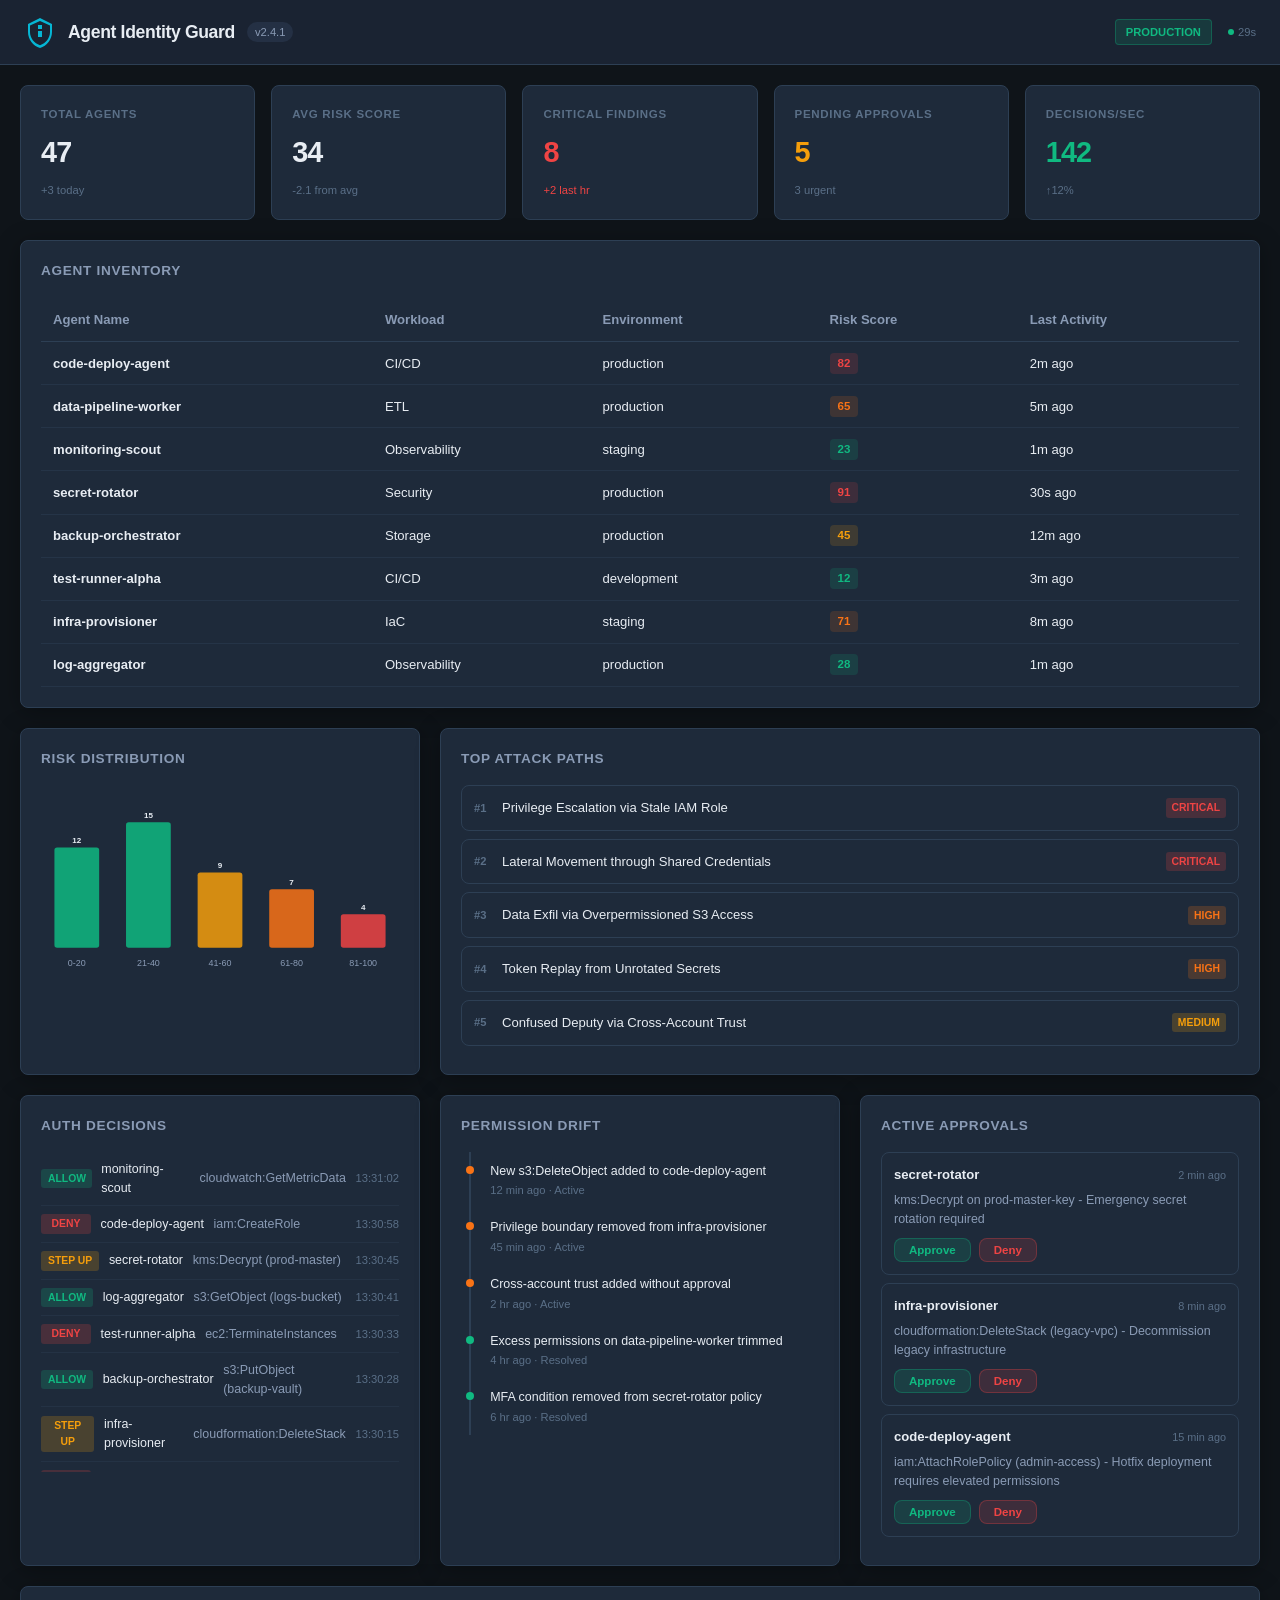
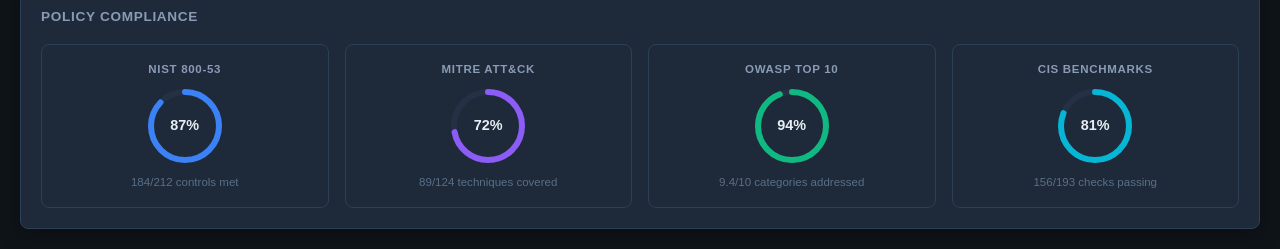
==== commit 2755f831: "style: remove em dashes,en dashes,smart quotes,and AI typography markers" ====
--- a/dashboard/index.html
+++ b/dashboard/index.html
@@ -3,7 +3,7 @@
 <head>
 <meta charset="UTF-8">
 <meta name="viewport" content="width=device-width, initial-scale=1.0">
-<title>Agent Identity Guard — Security Dashboard</title>
+<title>Agent Identity Guard  -  Security Dashboard</title>
 <style>
 :root {
   --bg-primary: #0f1419;
@@ -433,27 +433,27 @@
   <section class="summary-cards" aria-label="Summary Statistics">
     <div class="stat-card" role="group" aria-label="Total Agents">
       <span class="stat-label">Total Agents</span>
-      <span class="stat-value" id="statAgents">—</span>
+      <span class="stat-value" id="statAgents"> - </span>
       <span class="stat-trend" id="trendAgents"></span>
     </div>
     <div class="stat-card" role="group" aria-label="Average Risk Score">
       <span class="stat-label">Avg Risk Score</span>
-      <span class="stat-value" id="statRisk">—</span>
+      <span class="stat-value" id="statRisk"> - </span>
       <span class="stat-trend" id="trendRisk"></span>
     </div>
     <div class="stat-card" role="group" aria-label="Critical Findings">
       <span class="stat-label">Critical Findings</span>
-      <span class="stat-value critical" id="statCritical">—</span>
+      <span class="stat-value critical" id="statCritical"> - </span>
       <span class="stat-trend" id="trendCritical"></span>
     </div>
     <div class="stat-card" role="group" aria-label="Pending Approvals">
       <span class="stat-label">Pending Approvals</span>
-      <span class="stat-value warning" id="statApprovals">—</span>
+      <span class="stat-value warning" id="statApprovals"> - </span>
       <span class="stat-trend" id="trendApprovals"></span>
     </div>
     <div class="stat-card" role="group" aria-label="Decisions per Second">
       <span class="stat-label">Decisions/sec</span>
-      <span class="stat-value good" id="statDecisions">—</span>
+      <span class="stat-value good" id="statDecisions"> - </span>
       <span class="stat-trend" id="trendDecisions"></span>
     </div>
   </section>
@@ -713,7 +713,7 @@
           <span class="approval-agent">${esc(a.agent)}</span>
           <span class="approval-time">${esc(a.time)}</span>
         </div>
-        <div class="approval-action">${esc(a.action)} — ${esc(a.reason)}</div>
+        <div class="approval-action">${esc(a.action)}  -  ${esc(a.reason)}</div>
         <div class="approval-buttons">
           <button class="btn-approve" onclick="handleApproval('${a.id}','approve')" aria-label="Approve request from ${esc(a.agent)}">Approve</button>
           <button class="btn-deny" onclick="handleApproval('${a.id}','deny')" aria-label="Deny request from ${esc(a.agent)}">Deny</button>
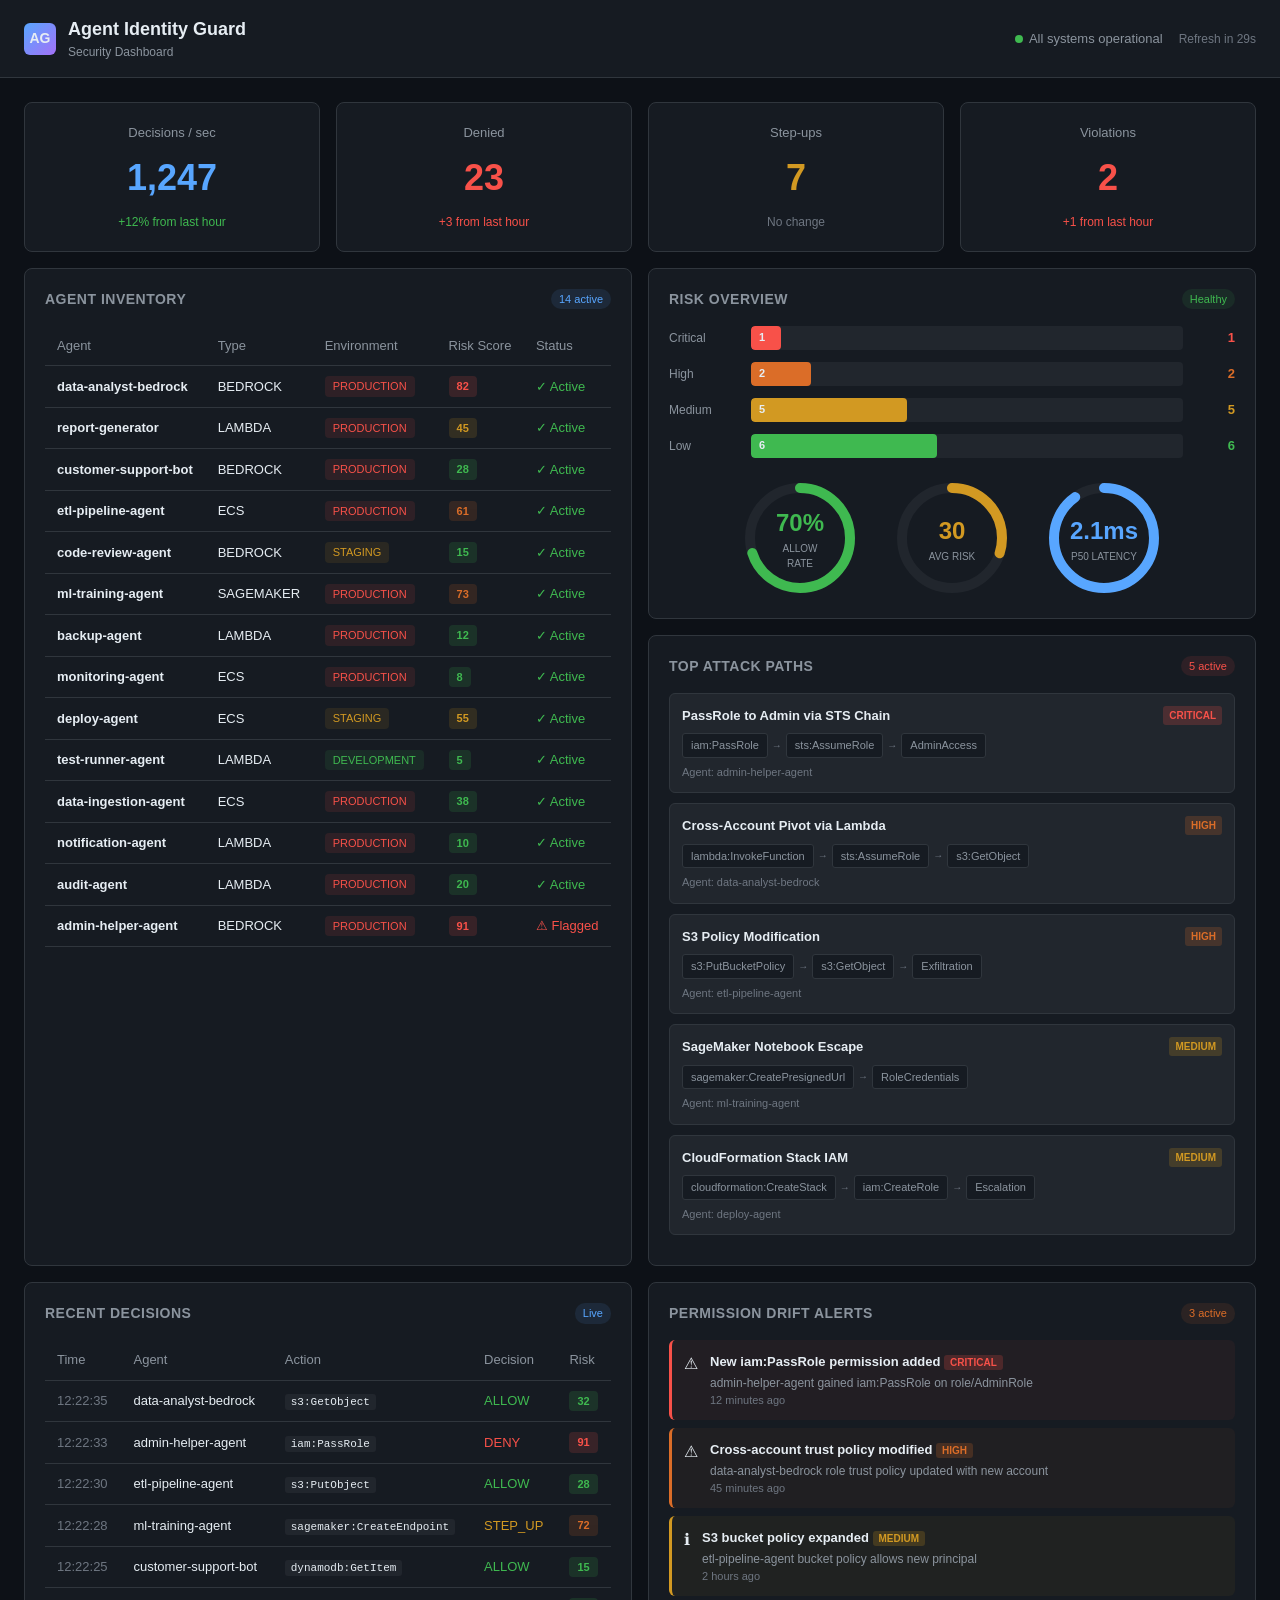
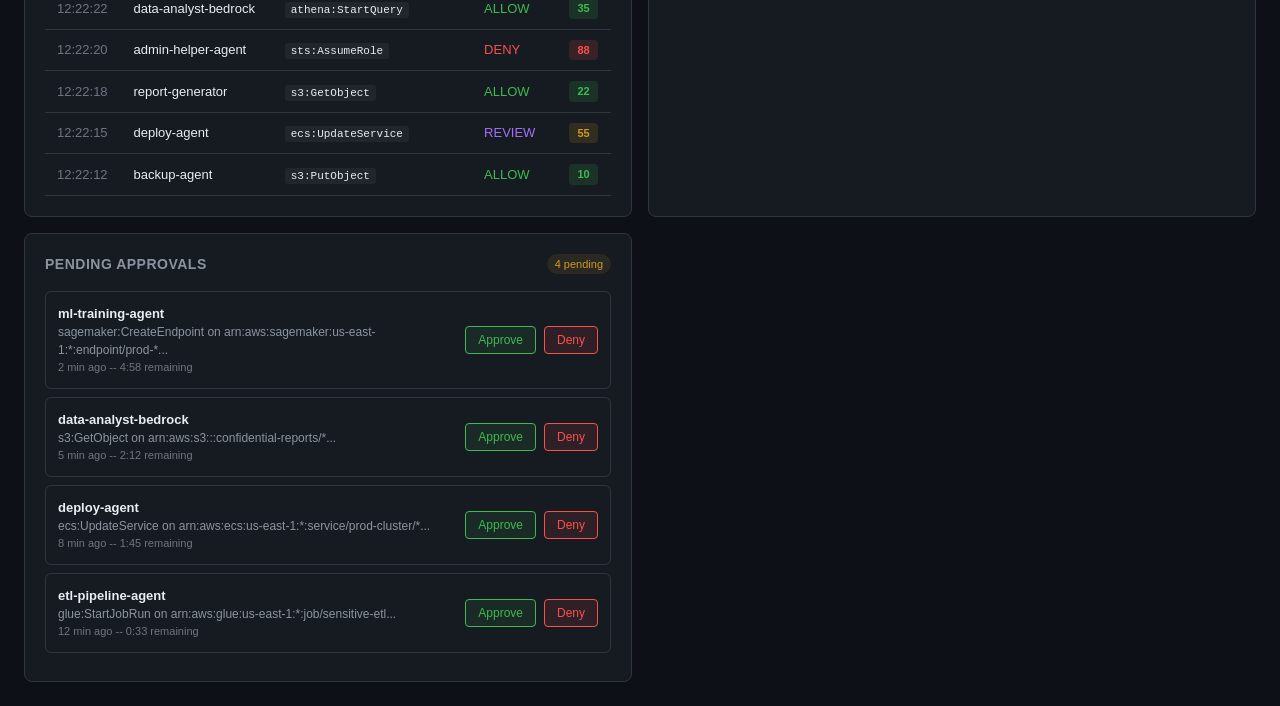
==== commit f72f1596: "fix: resolve test failures, export scanner functions, add iam:CreateAccessKey escalation pattern - E" ====
--- a/dashboard/index.html
+++ b/dashboard/index.html
@@ -1,813 +1,1010 @@
 <!DOCTYPE html>
 <html lang="en">
 <head>
-<meta charset="UTF-8">
-<meta name="viewport" content="width=device-width, initial-scale=1.0">
-<title>Agent Identity Guard  -  Security Dashboard</title>
-<style>
-:root {
-  --bg-primary: #0f1419;
-  --bg-secondary: #1a2332;
-  --bg-tertiary: #243044;
-  --bg-card: #1e2a3a;
-  --border: #2d3f54;
-  --text-primary: #e8edf3;
-  --text-secondary: #8a9bb5;
-  --text-muted: #5a6f87;
-  --accent-blue: #3b82f6;
-  --accent-cyan: #06b6d4;
-  --accent-green: #10b981;
-  --accent-yellow: #f59e0b;
-  --accent-orange: #f97316;
-  --accent-red: #ef4444;
-  --accent-purple: #8b5cf6;
-  --severity-critical: #ef4444;
-  --severity-high: #f97316;
-  --severity-medium: #f59e0b;
-  --severity-low: #10b981;
-  --severity-info: #3b82f6;
-  --radius: 8px;
-  --shadow: 0 4px 24px rgba(0,0,0,0.3);
-  --transition: 0.2s ease;
-}
-*, *::before, *::after { box-sizing: border-box; margin: 0; padding: 0; }
-body {
-  font-family: -apple-system, BlinkMacSystemFont, 'Segoe UI', Roboto, sans-serif;
-  background: var(--bg-primary);
-  color: var(--text-primary);
-  line-height: 1.5;
-  min-height: 100vh;
-}
-a { color: var(--accent-cyan); text-decoration: none; }
-a:focus-visible, button:focus-visible, [tabindex]:focus-visible {
-  outline: 2px solid var(--accent-blue);
-  outline-offset: 2px;
-}
-button {
-  cursor: pointer;
-  font-family: inherit;
-  border: none;
-  border-radius: var(--radius);
-  transition: background var(--transition), transform var(--transition);
-}
-button:active { transform: scale(0.97); }
-
-/* Header */
-.header {
-  display: flex;
-  align-items: center;
-  justify-content: space-between;
-  padding: 1rem 1.5rem;
-  background: var(--bg-secondary);
-  border-bottom: 1px solid var(--border);
-  position: sticky;
-  top: 0;
-  z-index: 100;
-}
-.header-left { display: flex; align-items: center; gap: 0.75rem; }
-.logo-icon {
-  width: 32px; height: 32px;
-  fill: var(--accent-cyan);
-}
-.header-title { font-size: 1.1rem; font-weight: 700; letter-spacing: -0.02em; }
-.header-version {
-  font-size: 0.7rem;
-  background: var(--bg-tertiary);
-  padding: 2px 8px;
-  border-radius: 10px;
-  color: var(--text-secondary);
-}
-.header-right { display: flex; align-items: center; gap: 1rem; }
-.env-badge {
-  font-size: 0.7rem;
-  font-weight: 600;
-  text-transform: uppercase;
-  padding: 4px 10px;
-  border-radius: 4px;
-  background: rgba(16,185,129,0.15);
-  color: var(--accent-green);
-  border: 1px solid rgba(16,185,129,0.3);
-}
-.env-badge.staging { background: rgba(245,158,11,0.15); color: var(--accent-yellow); border-color: rgba(245,158,11,0.3); }
-.refresh-indicator {
-  font-size: 0.7rem;
-  color: var(--text-muted);
-  display: flex;
-  align-items: center;
-  gap: 4px;
-}
-.pulse {
-  width: 6px; height: 6px;
-  background: var(--accent-green);
-  border-radius: 50%;
-  animation: pulse 2s infinite;
-}
-@keyframes pulse {
-  0%, 100% { opacity: 1; }
-  50% { opacity: 0.4; }
-}
-
-/* Layout */
-.dashboard {
-  display: grid;
-  grid-template-columns: 1fr;
-  gap: 1.25rem;
-  padding: 1.25rem;
-  max-width: 1600px;
-  margin: 0 auto;
-}
-@media (min-width: 768px) {
-  .dashboard {
-    grid-template-columns: repeat(2, 1fr);
-  }
-}
-@media (min-width: 1200px) {
-  .dashboard {
-    grid-template-columns: repeat(3, 1fr);
-  }
-  .summary-cards { grid-column: 1 / -1; }
-  .agent-inventory { grid-column: 1 / -1; }
-  .risk-chart { grid-column: 1 / 2; }
-  .attack-paths { grid-column: 2 / 4; }
-  .auth-decisions { grid-column: 1 / 2; }
-  .drift-alerts { grid-column: 2 / 3; }
-  .active-approvals { grid-column: 3 / 4; }
-  .compliance { grid-column: 1 / -1; }
-}
-
-/* Cards */
-.card {
-  background: var(--bg-card);
-  border: 1px solid var(--border);
-  border-radius: var(--radius);
-  padding: 1.25rem;
-  box-shadow: var(--shadow);
-}
-.card-header {
-  display: flex;
-  align-items: center;
-  justify-content: space-between;
-  margin-bottom: 1rem;
-}
-.card-title {
-  font-size: 0.85rem;
-  font-weight: 600;
-  text-transform: uppercase;
-  letter-spacing: 0.05em;
-  color: var(--text-secondary);
-}
-
-/* Summary Cards */
-.summary-cards {
-  display: grid;
-  grid-template-columns: repeat(auto-fit, minmax(180px, 1fr));
-  gap: 1rem;
-}
-.stat-card {
-  background: var(--bg-card);
-  border: 1px solid var(--border);
-  border-radius: var(--radius);
-  padding: 1.25rem;
-  display: flex;
-  flex-direction: column;
-  gap: 0.5rem;
-  transition: border-color var(--transition);
-}
-.stat-card:hover { border-color: var(--accent-blue); }
-.stat-label {
-  font-size: 0.72rem;
-  text-transform: uppercase;
-  letter-spacing: 0.06em;
-  color: var(--text-muted);
-  font-weight: 600;
-}
-.stat-value {
-  font-size: 1.8rem;
-  font-weight: 700;
-  letter-spacing: -0.03em;
-}
-.stat-value.critical { color: var(--severity-critical); }
-.stat-value.warning { color: var(--severity-medium); }
-.stat-value.good { color: var(--accent-green); }
-.stat-trend {
-  font-size: 0.7rem;
-  color: var(--text-muted);
-}
-.stat-trend.up { color: var(--accent-red); }
-.stat-trend.down { color: var(--accent-green); }
-
-/* Table */
-.table-wrap { overflow-x: auto; }
-table {
-  width: 100%;
-  border-collapse: collapse;
-  font-size: 0.82rem;
-}
-th {
-  text-align: left;
-  padding: 0.75rem;
-  font-weight: 600;
-  color: var(--text-secondary);
-  border-bottom: 1px solid var(--border);
-  white-space: nowrap;
-}
-td {
-  padding: 0.65rem 0.75rem;
-  border-bottom: 1px solid rgba(45,63,84,0.5);
-  vertical-align: middle;
-}
-tr:hover td { background: rgba(59,130,246,0.04); }
-.risk-badge {
-  display: inline-block;
-  padding: 2px 8px;
-  border-radius: 4px;
-  font-size: 0.72rem;
-  font-weight: 700;
-}
-.risk-critical { background: rgba(239,68,68,0.15); color: var(--severity-critical); }
-.risk-high { background: rgba(249,115,22,0.15); color: var(--severity-high); }
-.risk-medium { background: rgba(245,158,11,0.15); color: var(--severity-medium); }
-.risk-low { background: rgba(16,185,129,0.15); color: var(--severity-low); }
-
-/* SVG Chart */
-.chart-container { width: 100%; min-height: 200px; }
-.chart-container svg { width: 100%; height: 200px; }
-.bar-label { font-size: 10px; fill: var(--text-secondary); }
-.bar-value { font-size: 9px; fill: var(--text-primary); font-weight: 600; }
-
-/* Attack Paths */
-.attack-path-item {
-  padding: 0.75rem;
-  border: 1px solid var(--border);
-  border-radius: var(--radius);
-  margin-bottom: 0.5rem;
-  cursor: pointer;
-  transition: background var(--transition);
-}
-.attack-path-item:hover { background: var(--bg-tertiary); }
-.attack-path-header {
-  display: flex;
-  align-items: center;
-  gap: 0.5rem;
-}
-.attack-path-rank {
-  font-size: 0.7rem;
-  font-weight: 700;
-  color: var(--text-muted);
-  min-width: 20px;
-}
-.attack-path-name { font-size: 0.82rem; font-weight: 500; flex: 1; }
-.severity-badge {
-  font-size: 0.65rem;
-  font-weight: 700;
-  text-transform: uppercase;
-  padding: 2px 6px;
-  border-radius: 3px;
-}
-.sev-critical { background: rgba(239,68,68,0.2); color: var(--severity-critical); }
-.sev-high { background: rgba(249,115,22,0.2); color: var(--severity-high); }
-.sev-medium { background: rgba(245,158,11,0.2); color: var(--severity-medium); }
-.attack-path-details {
-  display: none;
-  margin-top: 0.5rem;
-  padding-top: 0.5rem;
-  border-top: 1px solid var(--border);
-  font-size: 0.78rem;
-  color: var(--text-secondary);
-  line-height: 1.6;
-}
-.attack-path-item.expanded .attack-path-details { display: block; }
-
-/* Decision Feed */
-.decision-feed { max-height: 320px; overflow-y: auto; }
-.decision-item {
-  display: flex;
-  align-items: center;
-  gap: 0.6rem;
-  padding: 0.5rem 0;
-  border-bottom: 1px solid rgba(45,63,84,0.4);
-  font-size: 0.78rem;
-}
-.decision-badge {
-  font-size: 0.65rem;
-  font-weight: 700;
-  padding: 2px 7px;
-  border-radius: 3px;
-  min-width: 50px;
-  text-align: center;
-}
-.decision-allow { background: rgba(16,185,129,0.2); color: var(--accent-green); }
-.decision-deny { background: rgba(239,68,68,0.2); color: var(--accent-red); }
-.decision-stepup { background: rgba(245,158,11,0.2); color: var(--accent-yellow); }
-.decision-agent { color: var(--text-primary); font-weight: 500; }
-.decision-action { color: var(--text-secondary); flex: 1; }
-.decision-time { color: var(--text-muted); font-size: 0.7rem; white-space: nowrap; }
-
-/* Drift Timeline */
-.drift-timeline { max-height: 300px; overflow-y: auto; }
-.drift-item {
-  position: relative;
-  padding: 0.6rem 0 0.6rem 1.2rem;
-  border-left: 2px solid var(--border);
-  margin-left: 0.5rem;
-  font-size: 0.78rem;
-}
-.drift-item::before {
-  content: '';
-  position: absolute;
-  left: -5px;
-  top: 0.85rem;
-  width: 8px;
-  height: 8px;
-  border-radius: 50%;
-  background: var(--accent-orange);
-}
-.drift-item.resolved::before { background: var(--accent-green); }
-.drift-title { font-weight: 500; margin-bottom: 2px; }
-.drift-meta { color: var(--text-muted); font-size: 0.7rem; }
-
-/* Approvals */
-.approval-item {
-  padding: 0.75rem;
-  border: 1px solid var(--border);
-  border-radius: var(--radius);
-  margin-bottom: 0.5rem;
-}
-.approval-header { display: flex; justify-content: space-between; align-items: center; margin-bottom: 0.4rem; }
-.approval-agent { font-weight: 600; font-size: 0.82rem; }
-.approval-time { font-size: 0.68rem; color: var(--text-muted); }
-.approval-action { font-size: 0.78rem; color: var(--text-secondary); margin-bottom: 0.6rem; }
-.approval-buttons { display: flex; gap: 0.5rem; }
-.btn-approve {
-  background: rgba(16,185,129,0.15);
-  color: var(--accent-green);
-  border: 1px solid rgba(16,185,129,0.3);
-  padding: 5px 14px;
-  font-size: 0.72rem;
-  font-weight: 600;
-}
-.btn-approve:hover { background: rgba(16,185,129,0.25); }
-.btn-deny {
-  background: rgba(239,68,68,0.15);
-  color: var(--accent-red);
-  border: 1px solid rgba(239,68,68,0.3);
-  padding: 5px 14px;
-  font-size: 0.72rem;
-  font-weight: 600;
-}
-.btn-deny:hover { background: rgba(239,68,68,0.25); }
-
-/* Compliance */
-.compliance-grid {
-  display: grid;
-  grid-template-columns: repeat(auto-fit, minmax(200px, 1fr));
-  gap: 1rem;
-}
-.compliance-item {
-  padding: 1rem;
-  border: 1px solid var(--border);
-  border-radius: var(--radius);
-  text-align: center;
-}
-.compliance-framework {
-  font-size: 0.72rem;
-  font-weight: 700;
-  text-transform: uppercase;
-  letter-spacing: 0.06em;
-  color: var(--text-secondary);
-  margin-bottom: 0.5rem;
-}
-.compliance-ring {
-  position: relative;
-  width: 80px;
-  height: 80px;
-  margin: 0 auto 0.5rem;
-}
-.compliance-ring svg { width: 80px; height: 80px; transform: rotate(-90deg); }
-.compliance-ring .ring-bg { fill: none; stroke: var(--bg-tertiary); stroke-width: 6; }
-.compliance-ring .ring-fill { fill: none; stroke-width: 6; stroke-linecap: round; transition: stroke-dashoffset 0.8s ease; }
-.compliance-pct {
-  position: absolute;
-  top: 50%; left: 50%;
-  transform: translate(-50%, -50%);
-  font-size: 0.9rem;
-  font-weight: 700;
-}
-.compliance-details { font-size: 0.72rem; color: var(--text-muted); }
-
-/* Scrollbar */
-::-webkit-scrollbar { width: 6px; }
-::-webkit-scrollbar-track { background: var(--bg-secondary); }
-::-webkit-scrollbar-thumb { background: var(--border); border-radius: 3px; }
-::-webkit-scrollbar-thumb:hover { background: var(--text-muted); }
-
-/* Mobile */
-@media (max-width: 767px) {
-  .header { flex-wrap: wrap; gap: 0.5rem; }
-  .header-title { font-size: 0.95rem; }
-  .dashboard { padding: 0.75rem; gap: 0.75rem; }
-  .stat-value { font-size: 1.4rem; }
-}
-</style>
+    <meta charset="UTF-8">
+    <meta name="viewport" content="width=device-width, initial-scale=1.0">
+    <title>Agent Identity Guard - Security Dashboard</title>
+    <style>
+        :root {
+            --bg-primary: #0d1117;
+            --bg-secondary: #161b22;
+            --bg-tertiary: #21262d;
+            --border: #30363d;
+            --text-primary: #e6edf3;
+            --text-secondary: #8b949e;
+            --text-muted: #6e7681;
+            --accent-blue: #58a6ff;
+            --accent-green: #3fb950;
+            --accent-yellow: #d29922;
+            --accent-orange: #db6d28;
+            --accent-red: #f85149;
+            --accent-purple: #a371f7;
+            --risk-low: #3fb950;
+            --risk-medium: #d29922;
+            --risk-high: #db6d28;
+            --risk-critical: #f85149;
+        }
+
+        * {
+            margin: 0;
+            padding: 0;
+            box-sizing: border-box;
+        }
+
+        body {
+            font-family: -apple-system, BlinkMacSystemFont, 'Segoe UI', Roboto, Oxygen, sans-serif;
+            background: var(--bg-primary);
+            color: var(--text-primary);
+            line-height: 1.5;
+            min-height: 100vh;
+        }
+
+        .header {
+            background: var(--bg-secondary);
+            border-bottom: 1px solid var(--border);
+            padding: 16px 24px;
+            display: flex;
+            align-items: center;
+            justify-content: space-between;
+            position: sticky;
+            top: 0;
+            z-index: 100;
+        }
+
+        .header-left {
+            display: flex;
+            align-items: center;
+            gap: 12px;
+        }
+
+        .header-logo {
+            width: 32px;
+            height: 32px;
+            background: linear-gradient(135deg, var(--accent-blue), var(--accent-purple));
+            border-radius: 6px;
+            display: flex;
+            align-items: center;
+            justify-content: center;
+            font-weight: bold;
+            font-size: 14px;
+        }
+
+        .header-title {
+            font-size: 18px;
+            font-weight: 600;
+        }
+
+        .header-subtitle {
+            font-size: 12px;
+            color: var(--text-secondary);
+        }
+
+        .header-right {
+            display: flex;
+            align-items: center;
+            gap: 16px;
+        }
+
+        .status-indicator {
+            display: flex;
+            align-items: center;
+            gap: 6px;
+            font-size: 13px;
+            color: var(--text-secondary);
+        }
+
+        .status-dot {
+            width: 8px;
+            height: 8px;
+            border-radius: 50%;
+            background: var(--accent-green);
+            animation: pulse 2s infinite;
+        }
+
+        @keyframes pulse {
+            0%, 100% { opacity: 1; }
+            50% { opacity: 0.5; }
+        }
+
+        .refresh-timer {
+            font-size: 12px;
+            color: var(--text-muted);
+        }
+
+        .dashboard {
+            display: grid;
+            grid-template-columns: repeat(4, 1fr);
+            grid-template-rows: auto;
+            gap: 16px;
+            padding: 24px;
+            max-width: 1600px;
+            margin: 0 auto;
+        }
+
+        .card {
+            background: var(--bg-secondary);
+            border: 1px solid var(--border);
+            border-radius: 8px;
+            padding: 20px;
+            overflow: hidden;
+        }
+
+        .card-header {
+            display: flex;
+            align-items: center;
+            justify-content: space-between;
+            margin-bottom: 16px;
+        }
+
+        .card-title {
+            font-size: 14px;
+            font-weight: 600;
+            color: var(--text-secondary);
+            text-transform: uppercase;
+            letter-spacing: 0.5px;
+        }
+
+        .card-badge {
+            font-size: 11px;
+            padding: 2px 8px;
+            border-radius: 10px;
+            font-weight: 500;
+        }
+
+        /* Metrics Row */
+        .metrics-row {
+            grid-column: 1 / -1;
+            display: grid;
+            grid-template-columns: repeat(4, 1fr);
+            gap: 16px;
+        }
+
+        .metric-card {
+            background: var(--bg-secondary);
+            border: 1px solid var(--border);
+            border-radius: 8px;
+            padding: 20px;
+            text-align: center;
+        }
+
+        .metric-value {
+            font-size: 36px;
+            font-weight: 700;
+            margin: 8px 0;
+        }
+
+        .metric-label {
+            font-size: 13px;
+            color: var(--text-secondary);
+        }
+
+        .metric-change {
+            font-size: 12px;
+            margin-top: 4px;
+        }
+
+        .metric-change.positive { color: var(--accent-green); }
+        .metric-change.negative { color: var(--accent-red); }
+        .metric-change.neutral { color: var(--text-muted); }
+
+        /* Agent Inventory */
+        .agent-inventory {
+            grid-column: 1 / 3;
+            grid-row: span 2;
+        }
+
+        .table-container {
+            overflow-x: auto;
+        }
+
+        table {
+            width: 100%;
+            border-collapse: collapse;
+            font-size: 13px;
+        }
+
+        th {
+            text-align: left;
+            padding: 10px 12px;
+            color: var(--text-secondary);
+            font-weight: 500;
+            border-bottom: 1px solid var(--border);
+            white-space: nowrap;
+        }
+
+        td {
+            padding: 10px 12px;
+            border-bottom: 1px solid var(--border);
+            white-space: nowrap;
+        }
+
+        tr:hover td {
+            background: var(--bg-tertiary);
+        }
+
+        .risk-badge {
+            display: inline-block;
+            padding: 2px 8px;
+            border-radius: 4px;
+            font-size: 11px;
+            font-weight: 600;
+        }
+
+        .risk-low { background: rgba(63, 185, 80, 0.15); color: var(--risk-low); }
+        .risk-medium { background: rgba(210, 153, 34, 0.15); color: var(--risk-medium); }
+        .risk-high { background: rgba(219, 109, 40, 0.15); color: var(--risk-high); }
+        .risk-critical { background: rgba(248, 81, 73, 0.15); color: var(--risk-critical); }
+
+        .env-badge {
+            display: inline-block;
+            padding: 2px 8px;
+            border-radius: 4px;
+            font-size: 11px;
+            font-weight: 500;
+        }
+
+        .env-prod { background: rgba(248, 81, 73, 0.1); color: var(--accent-red); }
+        .env-staging { background: rgba(210, 153, 34, 0.1); color: var(--accent-yellow); }
+        .env-dev { background: rgba(63, 185, 80, 0.1); color: var(--accent-green); }
+
+        /* Risk Overview */
+        .risk-overview {
+            grid-column: 3 / 5;
+        }
+
+        .risk-chart {
+            display: flex;
+            flex-direction: column;
+            gap: 12px;
+            margin-top: 8px;
+        }
+
+        .risk-bar-row {
+            display: flex;
+            align-items: center;
+            gap: 12px;
+        }
+
+        .risk-bar-label {
+            width: 70px;
+            font-size: 12px;
+            color: var(--text-secondary);
+        }
+
+        .risk-bar-container {
+            flex: 1;
+            height: 24px;
+            background: var(--bg-tertiary);
+            border-radius: 4px;
+            overflow: hidden;
+            position: relative;
+        }
+
+        .risk-bar-fill {
+            height: 100%;
+            border-radius: 4px;
+            transition: width 1s ease-in-out;
+            display: flex;
+            align-items: center;
+            padding-left: 8px;
+            font-size: 11px;
+            font-weight: 600;
+        }
+
+        .risk-bar-fill.low { background: var(--risk-low); }
+        .risk-bar-fill.medium { background: var(--risk-medium); }
+        .risk-bar-fill.high { background: var(--risk-high); }
+        .risk-bar-fill.critical { background: var(--risk-critical); }
+
+        .risk-bar-count {
+            width: 40px;
+            text-align: right;
+            font-size: 13px;
+            font-weight: 600;
+        }
+
+        /* Risk Gauge */
+        .gauge-container {
+            display: flex;
+            justify-content: center;
+            align-items: center;
+            gap: 32px;
+            margin-top: 20px;
+        }
+
+        .gauge {
+            position: relative;
+            width: 120px;
+            height: 120px;
+        }
+
+        .gauge-bg {
+            fill: none;
+            stroke: var(--bg-tertiary);
+            stroke-width: 10;
+        }
+
+        .gauge-fill {
+            fill: none;
+            stroke-width: 10;
+            stroke-linecap: round;
+            transform: rotate(-90deg);
+            transform-origin: center;
+            transition: stroke-dashoffset 1.5s ease-in-out;
+        }
+
+        .gauge-text {
+            position: absolute;
+            top: 50%;
+            left: 50%;
+            transform: translate(-50%, -50%);
+            text-align: center;
+        }
+
+        .gauge-value {
+            font-size: 24px;
+            font-weight: 700;
+        }
+
+        .gauge-label {
+            font-size: 10px;
+            color: var(--text-secondary);
+            text-transform: uppercase;
+        }
+
+        /* Attack Paths */
+        .attack-paths {
+            grid-column: 3 / 5;
+        }
+
+        .attack-path-item {
+            padding: 12px;
+            border: 1px solid var(--border);
+            border-radius: 6px;
+            margin-bottom: 10px;
+            background: var(--bg-tertiary);
+        }
+
+        .attack-path-header {
+            display: flex;
+            align-items: center;
+            justify-content: space-between;
+            margin-bottom: 8px;
+        }
+
+        .attack-path-title {
+            font-size: 13px;
+            font-weight: 600;
+        }
+
+        .attack-path-chain {
+            display: flex;
+            align-items: center;
+            gap: 4px;
+            flex-wrap: wrap;
+            font-size: 11px;
+        }
+
+        .chain-step {
+            background: var(--bg-secondary);
+            padding: 3px 8px;
+            border-radius: 3px;
+            color: var(--text-secondary);
+            border: 1px solid var(--border);
+        }
+
+        .chain-arrow {
+            color: var(--text-muted);
+            font-size: 10px;
+        }
+
+        /* Recent Decisions */
+        .recent-decisions {
+            grid-column: 1 / 3;
+        }
+
+        .decision-allow { color: var(--accent-green); }
+        .decision-deny { color: var(--accent-red); }
+        .decision-step-up { color: var(--accent-yellow); }
+        .decision-review { color: var(--accent-purple); }
+
+        /* Permission Drift */
+        .permission-drift {
+            grid-column: 3 / 5;
+        }
+
+        .drift-alert {
+            display: flex;
+            align-items: flex-start;
+            gap: 12px;
+            padding: 12px;
+            border-radius: 6px;
+            margin-bottom: 8px;
+            border-left: 3px solid;
+        }
+
+        .drift-alert.severity-critical {
+            background: rgba(248, 81, 73, 0.05);
+            border-left-color: var(--accent-red);
+        }
+
+        .drift-alert.severity-high {
+            background: rgba(219, 109, 40, 0.05);
+            border-left-color: var(--accent-orange);
+        }
+
+        .drift-alert.severity-medium {
+            background: rgba(210, 153, 34, 0.05);
+            border-left-color: var(--accent-yellow);
+        }
+
+        .drift-icon {
+            font-size: 16px;
+            flex-shrink: 0;
+        }
+
+        .drift-content {
+            flex: 1;
+        }
+
+        .drift-title {
+            font-size: 13px;
+            font-weight: 600;
+            margin-bottom: 2px;
+        }
+
+        .drift-detail {
+            font-size: 12px;
+            color: var(--text-secondary);
+        }
+
+        .drift-time {
+            font-size: 11px;
+            color: var(--text-muted);
+        }
+
+        .severity-badge {
+            font-size: 10px;
+            padding: 2px 6px;
+            border-radius: 3px;
+            font-weight: 600;
+            text-transform: uppercase;
+        }
+
+        .severity-badge.critical { background: rgba(248, 81, 73, 0.2); color: var(--accent-red); }
+        .severity-badge.high { background: rgba(219, 109, 40, 0.2); color: var(--accent-orange); }
+        .severity-badge.medium { background: rgba(210, 153, 34, 0.2); color: var(--accent-yellow); }
+
+        /* Pending Approvals */
+        .pending-approvals {
+            grid-column: 1 / 3;
+        }
+
+        .approval-item {
+            display: flex;
+            align-items: center;
+            justify-content: space-between;
+            padding: 12px;
+            border: 1px solid var(--border);
+            border-radius: 6px;
+            margin-bottom: 8px;
+        }
+
+        .approval-info {
+            flex: 1;
+        }
+
+        .approval-agent {
+            font-size: 13px;
+            font-weight: 600;
+        }
+
+        .approval-action {
+            font-size: 12px;
+            color: var(--text-secondary);
+        }
+
+        .approval-time {
+            font-size: 11px;
+            color: var(--text-muted);
+        }
+
+        .approval-actions {
+            display: flex;
+            gap: 8px;
+        }
+
+        .btn {
+            padding: 6px 12px;
+            border-radius: 4px;
+            font-size: 12px;
+            font-weight: 500;
+            cursor: pointer;
+            border: 1px solid var(--border);
+            transition: all 0.2s;
+        }
+
+        .btn-approve {
+            background: rgba(63, 185, 80, 0.1);
+            color: var(--accent-green);
+            border-color: var(--accent-green);
+        }
+
+        .btn-approve:hover {
+            background: rgba(63, 185, 80, 0.2);
+        }
+
+        .btn-deny {
+            background: rgba(248, 81, 73, 0.1);
+            color: var(--accent-red);
+            border-color: var(--accent-red);
+        }
+
+        .btn-deny:hover {
+            background: rgba(248, 81, 73, 0.2);
+        }
+
+        /* Responsive */
+        @media (max-width: 1200px) {
+            .dashboard {
+                grid-template-columns: repeat(2, 1fr);
+            }
+            .metrics-row {
+                grid-template-columns: repeat(2, 1fr);
+            }
+            .agent-inventory,
+            .recent-decisions,
+            .pending-approvals,
+            .risk-overview,
+            .attack-paths,
+            .permission-drift {
+                grid-column: 1 / -1;
+            }
+        }
+
+        @media (max-width: 768px) {
+            .dashboard {
+                grid-template-columns: 1fr;
+                padding: 12px;
+            }
+            .metrics-row {
+                grid-template-columns: 1fr;
+            }
+        }
+    </style>
 </head>
 <body>
-<header class="header" role="banner">
-  <div class="header-left">
-    <svg class="logo-icon" viewBox="0 0 32 32" aria-hidden="true">
-      <path d="M16 2L4 8v8c0 7.2 5.1 13.9 12 16 6.9-2.1 12-8.8 12-16V8L16 2zm0 3.1L26 9.5v6.5c0 5.9-4.2 11.4-10 13.2-5.8-1.8-10-7.3-10-13.2V9.5L16 5.1zm-2 9.9v6h4v-6h-4zm0-6v4h4V9h-4z"/>
-    </svg>
-    <span class="header-title">Agent Identity Guard</span>
-    <span class="header-version" aria-label="Version">v2.4.1</span>
-  </div>
-  <div class="header-right">
-    <span class="env-badge" id="envBadge" role="status" aria-label="Environment">Production</span>
-    <span class="refresh-indicator" aria-live="polite">
-      <span class="pulse" aria-hidden="true"></span>
-      <span id="refreshTimer">30s</span>
-    </span>
-  </div>
-</header>
-
-<main class="dashboard" role="main" aria-label="Security Dashboard">
-  <!-- Summary Cards -->
-  <section class="summary-cards" aria-label="Summary Statistics">
-    <div class="stat-card" role="group" aria-label="Total Agents">
-      <span class="stat-label">Total Agents</span>
-      <span class="stat-value" id="statAgents"> - </span>
-      <span class="stat-trend" id="trendAgents"></span>
+    <header class="header">
+        <div class="header-left">
+            <div class="header-logo">AG</div>
+            <div>
+                <div class="header-title">Agent Identity Guard</div>
+                <div class="header-subtitle">Security Dashboard</div>
+            </div>
+        </div>
+        <div class="header-right">
+            <div class="status-indicator">
+                <span class="status-dot"></span>
+                <span>All systems operational</span>
+            </div>
+            <div class="refresh-timer" id="refresh-timer">Refresh in 30s</div>
+        </div>
+    </header>
+
+    <div class="dashboard">
+        <!-- Metrics Row -->
+        <div class="metrics-row">
+            <div class="metric-card">
+                <div class="metric-label">Decisions / sec</div>
+                <div class="metric-value" style="color: var(--accent-blue)">1,247</div>
+                <div class="metric-change positive">+12% from last hour</div>
+            </div>
+            <div class="metric-card">
+                <div class="metric-label">Denied</div>
+                <div class="metric-value" style="color: var(--accent-red)">23</div>
+                <div class="metric-change negative">+3 from last hour</div>
+            </div>
+            <div class="metric-card">
+                <div class="metric-label">Step-ups</div>
+                <div class="metric-value" style="color: var(--accent-yellow)">7</div>
+                <div class="metric-change neutral">No change</div>
+            </div>
+            <div class="metric-card">
+                <div class="metric-label">Violations</div>
+                <div class="metric-value" style="color: var(--accent-red)">2</div>
+                <div class="metric-change negative">+1 from last hour</div>
+            </div>
+        </div>
+
+        <!-- Agent Inventory -->
+        <div class="card agent-inventory">
+            <div class="card-header">
+                <span class="card-title">Agent Inventory</span>
+                <span class="card-badge" style="background: rgba(88, 166, 255, 0.1); color: var(--accent-blue);">14 active</span>
+            </div>
+            <div class="table-container">
+                <table>
+                    <thead>
+                        <tr>
+                            <th>Agent</th>
+                            <th>Type</th>
+                            <th>Environment</th>
+                            <th>Risk Score</th>
+                            <th>Status</th>
+                        </tr>
+                    </thead>
+                    <tbody id="agent-table">
+                    </tbody>
+                </table>
+            </div>
+        </div>
+
+        <!-- Risk Overview -->
+        <div class="card risk-overview">
+            <div class="card-header">
+                <span class="card-title">Risk Overview</span>
+                <span class="card-badge" style="background: rgba(63, 185, 80, 0.1); color: var(--accent-green);">Healthy</span>
+            </div>
+            <div class="risk-chart">
+                <div class="risk-bar-row">
+                    <span class="risk-bar-label">Critical</span>
+                    <div class="risk-bar-container">
+                        <div class="risk-bar-fill critical" style="width: 7%;">1</div>
+                    </div>
+                    <span class="risk-bar-count" style="color: var(--risk-critical)">1</span>
+                </div>
+                <div class="risk-bar-row">
+                    <span class="risk-bar-label">High</span>
+                    <div class="risk-bar-container">
+                        <div class="risk-bar-fill high" style="width: 14%;">2</div>
+                    </div>
+                    <span class="risk-bar-count" style="color: var(--risk-high)">2</span>
+                </div>
+                <div class="risk-bar-row">
+                    <span class="risk-bar-label">Medium</span>
+                    <div class="risk-bar-container">
+                        <div class="risk-bar-fill medium" style="width: 36%;">5</div>
+                    </div>
+                    <span class="risk-bar-count" style="color: var(--risk-medium)">5</span>
+                </div>
+                <div class="risk-bar-row">
+                    <span class="risk-bar-label">Low</span>
+                    <div class="risk-bar-container">
+                        <div class="risk-bar-fill low" style="width: 43%;">6</div>
+                    </div>
+                    <span class="risk-bar-count" style="color: var(--risk-low)">6</span>
+                </div>
+            </div>
+            <div class="gauge-container">
+                <div class="gauge">
+                    <svg viewBox="0 0 120 120">
+                        <circle class="gauge-bg" cx="60" cy="60" r="50"></circle>
+                        <circle class="gauge-fill" cx="60" cy="60" r="50"
+                            stroke="var(--accent-green)"
+                            stroke-dasharray="314"
+                            stroke-dashoffset="94"></circle>
+                    </svg>
+                    <div class="gauge-text">
+                        <div class="gauge-value" style="color: var(--accent-green)">70%</div>
+                        <div class="gauge-label">Allow Rate</div>
+                    </div>
+                </div>
+                <div class="gauge">
+                    <svg viewBox="0 0 120 120">
+                        <circle class="gauge-bg" cx="60" cy="60" r="50"></circle>
+                        <circle class="gauge-fill" cx="60" cy="60" r="50"
+                            stroke="var(--accent-yellow)"
+                            stroke-dasharray="314"
+                            stroke-dashoffset="220"></circle>
+                    </svg>
+                    <div class="gauge-text">
+                        <div class="gauge-value" style="color: var(--accent-yellow)">30</div>
+                        <div class="gauge-label">Avg Risk</div>
+                    </div>
+                </div>
+                <div class="gauge">
+                    <svg viewBox="0 0 120 120">
+                        <circle class="gauge-bg" cx="60" cy="60" r="50"></circle>
+                        <circle class="gauge-fill" cx="60" cy="60" r="50"
+                            stroke="var(--accent-blue)"
+                            stroke-dasharray="314"
+                            stroke-dashoffset="31"></circle>
+                    </svg>
+                    <div class="gauge-text">
+                        <div class="gauge-value" style="color: var(--accent-blue)">2.1ms</div>
+                        <div class="gauge-label">p50 Latency</div>
+                    </div>
+                </div>
+            </div>
+        </div>
+
+        <!-- Attack Paths -->
+        <div class="card attack-paths">
+            <div class="card-header">
+                <span class="card-title">Top Attack Paths</span>
+                <span class="card-badge" style="background: rgba(248, 81, 73, 0.1); color: var(--accent-red);">5 active</span>
+            </div>
+            <div id="attack-paths-list">
+            </div>
+        </div>
+
+        <!-- Recent Decisions -->
+        <div class="card recent-decisions">
+            <div class="card-header">
+                <span class="card-title">Recent Decisions</span>
+                <span class="card-badge" style="background: rgba(88, 166, 255, 0.1); color: var(--accent-blue);">Live</span>
+            </div>
+            <div class="table-container">
+                <table>
+                    <thead>
+                        <tr>
+                            <th>Time</th>
+                            <th>Agent</th>
+                            <th>Action</th>
+                            <th>Decision</th>
+                            <th>Risk</th>
+                        </tr>
+                    </thead>
+                    <tbody id="decisions-table">
+                    </tbody>
+                </table>
+            </div>
+        </div>
+
+        <!-- Permission Drift -->
+        <div class="card permission-drift">
+            <div class="card-header">
+                <span class="card-title">Permission Drift Alerts</span>
+                <span class="card-badge" style="background: rgba(219, 109, 40, 0.1); color: var(--accent-orange);">3 active</span>
+            </div>
+            <div id="drift-alerts">
+            </div>
+        </div>
+
+        <!-- Pending Approvals -->
+        <div class="card pending-approvals">
+            <div class="card-header">
+                <span class="card-title">Pending Approvals</span>
+                <span class="card-badge" style="background: rgba(210, 153, 34, 0.1); color: var(--accent-yellow);">4 pending</span>
+            </div>
+            <div id="approvals-list">
+            </div>
+        </div>
     </div>
-    <div class="stat-card" role="group" aria-label="Average Risk Score">
-      <span class="stat-label">Avg Risk Score</span>
-      <span class="stat-value" id="statRisk"> - </span>
-      <span class="stat-trend" id="trendRisk"></span>
-    </div>
-    <div class="stat-card" role="group" aria-label="Critical Findings">
-      <span class="stat-label">Critical Findings</span>
-      <span class="stat-value critical" id="statCritical"> - </span>
-      <span class="stat-trend" id="trendCritical"></span>
-    </div>
-    <div class="stat-card" role="group" aria-label="Pending Approvals">
-      <span class="stat-label">Pending Approvals</span>
-      <span class="stat-value warning" id="statApprovals"> - </span>
-      <span class="stat-trend" id="trendApprovals"></span>
-    </div>
-    <div class="stat-card" role="group" aria-label="Decisions per Second">
-      <span class="stat-label">Decisions/sec</span>
-      <span class="stat-value good" id="statDecisions"> - </span>
-      <span class="stat-trend" id="trendDecisions"></span>
-    </div>
-  </section>
-
-  <!-- Agent Inventory -->
-  <section class="card agent-inventory" aria-label="Agent Inventory">
-    <div class="card-header">
-      <h2 class="card-title">Agent Inventory</h2>
-    </div>
-    <div class="table-wrap">
-      <table role="table" aria-label="Registered Agents">
-        <thead>
-          <tr><th scope="col">Agent Name</th><th scope="col">Workload</th><th scope="col">Environment</th><th scope="col">Risk Score</th><th scope="col">Last Activity</th></tr>
-        </thead>
-        <tbody id="agentTableBody"></tbody>
-      </table>
-    </div>
-  </section>
-
-  <!-- Risk Distribution Chart -->
-  <section class="card risk-chart" aria-label="Risk Score Distribution">
-    <div class="card-header">
-      <h2 class="card-title">Risk Distribution</h2>
-    </div>
-    <div class="chart-container" id="riskChart" role="img" aria-label="Bar chart showing risk score distribution across severity levels"></div>
-  </section>
-
-  <!-- Attack Paths -->
-  <section class="card attack-paths" aria-label="Top Attack Paths">
-    <div class="card-header">
-      <h2 class="card-title">Top Attack Paths</h2>
-    </div>
-    <div id="attackPathsList" role="list"></div>
-  </section>
-
-  <!-- Authorization Decisions -->
-  <section class="card auth-decisions" aria-label="Recent Authorization Decisions">
-    <div class="card-header">
-      <h2 class="card-title">Auth Decisions</h2>
-    </div>
-    <div class="decision-feed" id="decisionFeed" role="log" aria-live="polite" aria-label="Real-time authorization decisions"></div>
-  </section>
-
-  <!-- Permission Drift -->
-  <section class="card drift-alerts" aria-label="Permission Drift Alerts">
-    <div class="card-header">
-      <h2 class="card-title">Permission Drift</h2>
-    </div>
-    <div class="drift-timeline" id="driftTimeline" role="list" aria-label="Drift events timeline"></div>
-  </section>
-
-  <!-- Active Approvals -->
-  <section class="card active-approvals" aria-label="Active Approvals">
-    <div class="card-header">
-      <h2 class="card-title">Active Approvals</h2>
-    </div>
-    <div id="approvalsList" role="list" aria-label="Pending approval requests"></div>
-  </section>
-
-  <!-- Compliance -->
-  <section class="card compliance" aria-label="Policy Compliance">
-    <div class="card-header">
-      <h2 class="card-title">Policy Compliance</h2>
-    </div>
-    <div class="compliance-grid" id="complianceGrid" role="list"></div>
-  </section>
-</main>
-
-<script>
-(function() {
-  'use strict';
-
-  // --- Mock Data ---
-  const MOCK = {
-    summary: {
-      totalAgents: 47,
-      avgRiskScore: 34,
-      criticalFindings: 8,
-      pendingApprovals: 5,
-      decisionsPerSec: 142,
-      trends: { agents: '+3 today', risk: '-2.1 from avg', critical: '+2 last hr', approvals: '3 urgent', decisions: '↑12%' }
-    },
-    agents: [
-      { name: 'code-deploy-agent', workload: 'CI/CD', env: 'production', riskScore: 82, lastActivity: '2m ago' },
-      { name: 'data-pipeline-worker', workload: 'ETL', env: 'production', riskScore: 65, lastActivity: '5m ago' },
-      { name: 'monitoring-scout', workload: 'Observability', env: 'staging', riskScore: 23, lastActivity: '1m ago' },
-      { name: 'secret-rotator', workload: 'Security', env: 'production', riskScore: 91, lastActivity: '30s ago' },
-      { name: 'backup-orchestrator', workload: 'Storage', env: 'production', riskScore: 45, lastActivity: '12m ago' },
-      { name: 'test-runner-alpha', workload: 'CI/CD', env: 'development', riskScore: 12, lastActivity: '3m ago' },
-      { name: 'infra-provisioner', workload: 'IaC', env: 'staging', riskScore: 71, lastActivity: '8m ago' },
-      { name: 'log-aggregator', workload: 'Observability', env: 'production', riskScore: 28, lastActivity: '1m ago' }
-    ],
-    riskDistribution: [
-      { range: '0-20', count: 12, color: 'var(--severity-low)' },
-      { range: '21-40', count: 15, color: 'var(--severity-low)' },
-      { range: '41-60', count: 9, color: 'var(--severity-medium)' },
-      { range: '61-80', count: 7, color: 'var(--severity-high)' },
-      { range: '81-100', count: 4, color: 'var(--severity-critical)' }
-    ],
-    attackPaths: [
-      { rank: 1, name: 'Privilege Escalation via Stale IAM Role', severity: 'critical', details: 'Agent "secret-rotator" has AssumeRole permission on admin role with no session boundary. Path: Agent → STS → Admin Role → All Services.' },
-      { rank: 2, name: 'Lateral Movement through Shared Credentials', severity: 'critical', details: 'Shared service account creds used by 3 agents across environments. Compromise of one enables cross-env pivot.' },
-      { rank: 3, name: 'Data Exfil via Overpermissioned S3 Access', severity: 'high', details: 'data-pipeline-worker has s3:* on production bucket with no egress controls. 450GB accessible.' },
-      { rank: 4, name: 'Token Replay from Unrotated Secrets', severity: 'high', details: 'API tokens for infra-provisioner unchanged for 180+ days. Tokens stored in SSM without encryption context.' },
-      { rank: 5, name: 'Confused Deputy via Cross-Account Trust', severity: 'medium', details: 'External account 1234567890 trusted without ExternalId condition. Potential unauthorized AssumeRole.' }
-    ],
-    decisions: [
-      { decision: 'ALLOW', agent: 'monitoring-scout', action: 'cloudwatch:GetMetricData', time: '13:31:02' },
-      { decision: 'DENY', agent: 'code-deploy-agent', action: 'iam:CreateRole', time: '13:30:58' },
-      { decision: 'STEP_UP', agent: 'secret-rotator', action: 'kms:Decrypt (prod-master)', time: '13:30:45' },
-      { decision: 'ALLOW', agent: 'log-aggregator', action: 's3:GetObject (logs-bucket)', time: '13:30:41' },
-      { decision: 'DENY', agent: 'test-runner-alpha', action: 'ec2:TerminateInstances', time: '13:30:33' },
-      { decision: 'ALLOW', agent: 'backup-orchestrator', action: 's3:PutObject (backup-vault)', time: '13:30:28' },
-      { decision: 'STEP_UP', agent: 'infra-provisioner', action: 'cloudformation:DeleteStack', time: '13:30:15' },
-      { decision: 'DENY', agent: 'data-pipeline-worker', action: 'rds:DeleteDBInstance', time: '13:30:02' }
-    ],
-    drift: [
-      { title: 'New s3:DeleteObject added to code-deploy-agent', time: '12 min ago', resolved: false },
-      { title: 'Privilege boundary removed from infra-provisioner', time: '45 min ago', resolved: false },
-      { title: 'Cross-account trust added without approval', time: '2 hr ago', resolved: false },
-      { title: 'Excess permissions on data-pipeline-worker trimmed', time: '4 hr ago', resolved: true },
-      { title: 'MFA condition removed from secret-rotator policy', time: '6 hr ago', resolved: true }
-    ],
-    approvals: [
-      { agent: 'secret-rotator', action: 'kms:Decrypt on prod-master-key', reason: 'Emergency secret rotation required', time: '2 min ago', id: 'apr-001' },
-      { agent: 'infra-provisioner', action: 'cloudformation:DeleteStack (legacy-vpc)', reason: 'Decommission legacy infrastructure', time: '8 min ago', id: 'apr-002' },
-      { agent: 'code-deploy-agent', action: 'iam:AttachRolePolicy (admin-access)', reason: 'Hotfix deployment requires elevated permissions', time: '15 min ago', id: 'apr-003' }
-    ],
-    compliance: [
-      { framework: 'NIST 800-53', coverage: 87, controls: '184/212 controls met', color: 'var(--accent-blue)' },
-      { framework: 'MITRE ATT&CK', coverage: 72, controls: '89/124 techniques covered', color: 'var(--accent-purple)' },
-      { framework: 'OWASP Top 10', coverage: 94, controls: '9.4/10 categories addressed', color: 'var(--accent-green)' },
-      { framework: 'CIS Benchmarks', coverage: 81, controls: '156/193 checks passing', color: 'var(--accent-cyan)' }
-    ]
-  };
-
-  // --- API Helpers ---
-  async function fetchAPI(endpoint) {
-    try {
-      const res = await fetch('/v1/' + endpoint, { headers: { 'Accept': 'application/json' } });
-      if (!res.ok) throw new Error(res.status);
-      return await res.json();
-    } catch(e) {
-      return null;
-    }
-  }
-
-  // --- Render Functions ---
-  function renderSummary(data) {
-    const d = data || MOCK.summary;
-    document.getElementById('statAgents').textContent = d.totalAgents;
-    document.getElementById('statRisk').textContent = d.avgRiskScore;
-    document.getElementById('statCritical').textContent = d.criticalFindings;
-    document.getElementById('statApprovals').textContent = d.pendingApprovals;
-    document.getElementById('statDecisions').textContent = d.decisionsPerSec;
-    if (d.trends) {
-      document.getElementById('trendAgents').textContent = d.trends.agents;
-      document.getElementById('trendRisk').textContent = d.trends.risk;
-      document.getElementById('trendCritical').textContent = d.trends.critical;
-      document.getElementById('trendCritical').className = 'stat-trend up';
-      document.getElementById('trendApprovals').textContent = d.trends.approvals;
-      document.getElementById('trendDecisions').textContent = d.trends.decisions;
-    }
-  }
-
-  function riskClass(score) {
-    if (score >= 80) return 'risk-critical';
-    if (score >= 60) return 'risk-high';
-    if (score >= 40) return 'risk-medium';
-    return 'risk-low';
-  }
-
-  function renderAgents(data) {
-    const agents = data || MOCK.agents;
-    const tbody = document.getElementById('agentTableBody');
-    tbody.innerHTML = agents.map(a => `
-      <tr>
-        <td><strong>${esc(a.name)}</strong></td>
-        <td>${esc(a.workload)}</td>
-        <td>${esc(a.env)}</td>
-        <td><span class="risk-badge ${riskClass(a.riskScore)}">${a.riskScore}</span></td>
-        <td>${esc(a.lastActivity)}</td>
-      </tr>
-    `).join('');
-  }
-
-  function renderRiskChart(data) {
-    const dist = data || MOCK.riskDistribution;
-    const container = document.getElementById('riskChart');
-    const total = Math.max(...dist.map(d => d.count));
-    const barW = 100 / dist.length;
-    const padding = 40;
-    let svg = `<svg viewBox="0 0 400 200" preserveAspectRatio="xMidYMid meet" role="img" aria-label="Risk distribution bar chart">`;
-    dist.forEach((d, i) => {
-      const x = i * (400 / dist.length) + 15;
-      const w = (400 / dist.length) - 30;
-      const h = (d.count / total) * 140;
-      const y = 170 - h;
-      svg += `<rect x="${x}" y="${y}" width="${w}" height="${h}" rx="3" fill="${d.color}" opacity="0.85"/>`;
-      svg += `<text x="${x + w/2}" y="190" text-anchor="middle" class="bar-label">${d.range}</text>`;
-      svg += `<text x="${x + w/2}" y="${y - 5}" text-anchor="middle" class="bar-value">${d.count}</text>`;
-    });
-    svg += '</svg>';
-    container.innerHTML = svg;
-  }
-
-  function renderAttackPaths(data) {
-    const paths = data || MOCK.attackPaths;
-    const list = document.getElementById('attackPathsList');
-    list.innerHTML = paths.map(p => `
-      <div class="attack-path-item" role="listitem" tabindex="0" aria-expanded="false"
-           onclick="this.classList.toggle('expanded');this.setAttribute('aria-expanded',this.classList.contains('expanded'))"
-           onkeydown="if(event.key==='Enter'||event.key===' '){event.preventDefault();this.click()}">
-        <div class="attack-path-header">
-          <span class="attack-path-rank">#${p.rank}</span>
-          <span class="attack-path-name">${esc(p.name)}</span>
-          <span class="severity-badge sev-${p.severity}">${p.severity}</span>
-        </div>
-        <div class="attack-path-details">${esc(p.details)}</div>
-      </div>
-    `).join('');
-  }
-
-  function renderDecisions(data) {
-    const decisions = data || MOCK.decisions;
-    const feed = document.getElementById('decisionFeed');
-    feed.innerHTML = decisions.map(d => {
-      const cls = d.decision === 'ALLOW' ? 'decision-allow' : d.decision === 'DENY' ? 'decision-deny' : 'decision-stepup';
-      const label = d.decision === 'STEP_UP' ? 'STEP UP' : d.decision;
-      return `
-        <div class="decision-item" role="listitem">
-          <span class="decision-badge ${cls}" aria-label="Decision: ${label}">${label}</span>
-          <span class="decision-agent">${esc(d.agent)}</span>
-          <span class="decision-action">${esc(d.action)}</span>
-          <span class="decision-time">${esc(d.time)}</span>
-        </div>`;
-    }).join('');
-  }
-
-  function renderDrift(data) {
-    const drift = data || MOCK.drift;
-    const timeline = document.getElementById('driftTimeline');
-    timeline.innerHTML = drift.map(d => `
-      <div class="drift-item ${d.resolved ? 'resolved' : ''}" role="listitem">
-        <div class="drift-title">${esc(d.title)}</div>
-        <div class="drift-meta">${esc(d.time)}${d.resolved ? ' · Resolved' : ' · Active'}</div>
-      </div>
-    `).join('');
-  }
-
-  function renderApprovals(data) {
-    const approvals = data || MOCK.approvals;
-    const list = document.getElementById('approvalsList');
-    list.innerHTML = approvals.map(a => `
-      <div class="approval-item" role="listitem" aria-label="Approval request from ${esc(a.agent)}">
-        <div class="approval-header">
-          <span class="approval-agent">${esc(a.agent)}</span>
-          <span class="approval-time">${esc(a.time)}</span>
-        </div>
-        <div class="approval-action">${esc(a.action)}  -  ${esc(a.reason)}</div>
-        <div class="approval-buttons">
-          <button class="btn-approve" onclick="handleApproval('${a.id}','approve')" aria-label="Approve request from ${esc(a.agent)}">Approve</button>
-          <button class="btn-deny" onclick="handleApproval('${a.id}','deny')" aria-label="Deny request from ${esc(a.agent)}">Deny</button>
-        </div>
-      </div>
-    `).join('');
-  }
-
-  function renderCompliance(data) {
-    const items = data || MOCK.compliance;
-    const grid = document.getElementById('complianceGrid');
-    grid.innerHTML = items.map(c => {
-      const circumference = 2 * Math.PI * 34;
-      const offset = circumference - (c.coverage / 100) * circumference;
-      return `
-        <div class="compliance-item" role="listitem" aria-label="${c.framework}: ${c.coverage}% coverage">
-          <div class="compliance-framework">${esc(c.framework)}</div>
-          <div class="compliance-ring">
-            <svg viewBox="0 0 80 80">
-              <circle class="ring-bg" cx="40" cy="40" r="34"/>
-              <circle class="ring-fill" cx="40" cy="40" r="34"
-                stroke="${c.color}"
-                stroke-dasharray="${circumference}"
-                stroke-dashoffset="${offset}"/>
-            </svg>
-            <span class="compliance-pct">${c.coverage}%</span>
-          </div>
-          <div class="compliance-details">${esc(c.controls)}</div>
-        </div>`;
-    }).join('');
-  }
-
-  // --- Utility ---
-  function esc(s) {
-    const d = document.createElement('div');
-    d.textContent = s || '';
-    return d.innerHTML;
-  }
-
-  // --- Approval Handler ---
-  window.handleApproval = async function(id, action) {
-    try {
-      await fetch('/v1/approvals/' + id + '/' + action, { method: 'POST' });
-    } catch(e) {}
-    const item = document.querySelector(`[onclick*="${id}"]`);
-    if (item) {
-      const parent = item.closest('.approval-item');
-      if (parent) {
-        parent.style.opacity = '0.5';
-        parent.querySelector('.approval-buttons').innerHTML =
-          `<span style="font-size:0.75rem;color:${action === 'approve' ? 'var(--accent-green)' : 'var(--accent-red)'};font-weight:600">${action === 'approve' ? '✓ Approved' : '✗ Denied'}</span>`;
-      }
-    }
-  };
-
-  // --- Data Loading ---
-  async function loadDashboard() {
-    const [summary, agents, risk, paths, decisions, drift, approvals, compliance] = await Promise.all([
-      fetchAPI('summary'),
-      fetchAPI('agents'),
-      fetchAPI('risk-distribution'),
-      fetchAPI('attack-paths'),
-      fetchAPI('decisions'),
-      fetchAPI('drift'),
-      fetchAPI('approvals'),
-      fetchAPI('compliance')
-    ]);
-    renderSummary(summary);
-    renderAgents(agents);
-    renderRiskChart(risk);
-    renderAttackPaths(paths);
-    renderDecisions(decisions);
-    renderDrift(drift);
-    renderApprovals(approvals);
-    renderCompliance(compliance);
-  }
-
-  // --- Refresh Timer ---
-  let countdown = 30;
-  const timerEl = document.getElementById('refreshTimer');
-
-  function tick() {
-    countdown--;
-    timerEl.textContent = countdown + 's';
-    if (countdown <= 0) {
-      countdown = 30;
-      loadDashboard();
-    }
-  }
-
-  // --- Init ---
-  loadDashboard();
-  setInterval(tick, 1000);
-})();
-</script>
+
+    <script>
+        // Mock Data
+        const agents = [
+            { name: "data-analyst-bedrock", type: "BEDROCK", env: "PRODUCTION", risk: 82, status: "active" },
+            { name: "report-generator", type: "LAMBDA", env: "PRODUCTION", risk: 45, status: "active" },
+            { name: "customer-support-bot", type: "BEDROCK", env: "PRODUCTION", risk: 28, status: "active" },
+            { name: "etl-pipeline-agent", type: "ECS", env: "PRODUCTION", risk: 61, status: "active" },
+            { name: "code-review-agent", type: "BEDROCK", env: "STAGING", risk: 15, status: "active" },
+            { name: "ml-training-agent", type: "SAGEMAKER", env: "PRODUCTION", risk: 73, status: "active" },
+            { name: "backup-agent", type: "LAMBDA", env: "PRODUCTION", risk: 12, status: "active" },
+            { name: "monitoring-agent", type: "ECS", env: "PRODUCTION", risk: 8, status: "active" },
+            { name: "deploy-agent", type: "ECS", env: "STAGING", risk: 55, status: "active" },
+            { name: "test-runner-agent", type: "LAMBDA", env: "DEVELOPMENT", risk: 5, status: "active" },
+            { name: "data-ingestion-agent", type: "ECS", env: "PRODUCTION", risk: 38, status: "active" },
+            { name: "notification-agent", type: "LAMBDA", env: "PRODUCTION", risk: 10, status: "active" },
+            { name: "audit-agent", type: "LAMBDA", env: "PRODUCTION", risk: 20, status: "active" },
+            { name: "admin-helper-agent", type: "BEDROCK", env: "PRODUCTION", risk: 91, status: "flagged" }
+        ];
+
+        const attackPaths = [
+            {
+                title: "PassRole to Admin via STS Chain",
+                severity: "CRITICAL",
+                steps: ["iam:PassRole", "sts:AssumeRole", "AdminAccess"],
+                agent: "admin-helper-agent"
+            },
+            {
+                title: "Cross-Account Pivot via Lambda",
+                severity: "HIGH",
+                steps: ["lambda:InvokeFunction", "sts:AssumeRole", "s3:GetObject"],
+                agent: "data-analyst-bedrock"
+            },
+            {
+                title: "S3 Policy Modification",
+                severity: "HIGH",
+                steps: ["s3:PutBucketPolicy", "s3:GetObject", "Exfiltration"],
+                agent: "etl-pipeline-agent"
+            },
+            {
+                title: "SageMaker Notebook Escape",
+                severity: "MEDIUM",
+                steps: ["sagemaker:CreatePresignedUrl", "RoleCredentials"],
+                agent: "ml-training-agent"
+            },
+            {
+                title: "CloudFormation Stack IAM",
+                severity: "MEDIUM",
+                steps: ["cloudformation:CreateStack", "iam:CreateRole", "Escalation"],
+                agent: "deploy-agent"
+            }
+        ];
+
+        const decisions = [
+            { time: "12:22:35", agent: "data-analyst-bedrock", action: "s3:GetObject", decision: "ALLOW", risk: 32 },
+            { time: "12:22:33", agent: "admin-helper-agent", action: "iam:PassRole", decision: "DENY", risk: 91 },
+            { time: "12:22:30", agent: "etl-pipeline-agent", action: "s3:PutObject", decision: "ALLOW", risk: 28 },
+            { time: "12:22:28", agent: "ml-training-agent", action: "sagemaker:CreateEndpoint", decision: "STEP_UP", risk: 72 },
+            { time: "12:22:25", agent: "customer-support-bot", action: "dynamodb:GetItem", decision: "ALLOW", risk: 15 },
+            { time: "12:22:22", agent: "data-analyst-bedrock", action: "athena:StartQuery", decision: "ALLOW", risk: 35 },
+            { time: "12:22:20", agent: "admin-helper-agent", action: "sts:AssumeRole", decision: "DENY", risk: 88 },
+            { time: "12:22:18", agent: "report-generator", action: "s3:GetObject", decision: "ALLOW", risk: 22 },
+            { time: "12:22:15", agent: "deploy-agent", action: "ecs:UpdateService", decision: "REVIEW", risk: 55 },
+            { time: "12:22:12", agent: "backup-agent", action: "s3:PutObject", decision: "ALLOW", risk: 10 }
+        ];
+
+        const driftAlerts = [
+            {
+                severity: "critical",
+                title: "New iam:PassRole permission added",
+                detail: "admin-helper-agent gained iam:PassRole on role/AdminRole",
+                time: "12 minutes ago"
+            },
+            {
+                severity: "high",
+                title: "Cross-account trust policy modified",
+                detail: "data-analyst-bedrock role trust policy updated with new account",
+                time: "45 minutes ago"
+            },
+            {
+                severity: "medium",
+                title: "S3 bucket policy expanded",
+                detail: "etl-pipeline-agent bucket policy allows new principal",
+                time: "2 hours ago"
+            }
+        ];
+
+        const approvals = [
+            {
+                agent: "ml-training-agent",
+                action: "sagemaker:CreateEndpoint",
+                resource: "arn:aws:sagemaker:us-east-1:*:endpoint/prod-*",
+                time: "2 min ago",
+                ttl: "4:58 remaining"
+            },
+            {
+                agent: "data-analyst-bedrock",
+                action: "s3:GetObject",
+                resource: "arn:aws:s3:::confidential-reports/*",
+                time: "5 min ago",
+                ttl: "2:12 remaining"
+            },
+            {
+                agent: "deploy-agent",
+                action: "ecs:UpdateService",
+                resource: "arn:aws:ecs:us-east-1:*:service/prod-cluster/*",
+                time: "8 min ago",
+                ttl: "1:45 remaining"
+            },
+            {
+                agent: "etl-pipeline-agent",
+                action: "glue:StartJobRun",
+                resource: "arn:aws:glue:us-east-1:*:job/sensitive-etl",
+                time: "12 min ago",
+                ttl: "0:33 remaining"
+            }
+        ];
+
+        // Render functions
+        function getRiskClass(score) {
+            if (score >= 80) return "critical";
+            if (score >= 60) return "high";
+            if (score >= 40) return "medium";
+            return "low";
+        }
+
+        function getEnvClass(env) {
+            if (env === "PRODUCTION") return "prod";
+            if (env === "STAGING") return "staging";
+            return "dev";
+        }
+
+        function renderAgentTable() {
+            const tbody = document.getElementById("agent-table");
+            tbody.innerHTML = agents.map(a => `
+                <tr>
+                    <td><strong>${a.name}</strong></td>
+                    <td>${a.type}</td>
+                    <td><span class="env-badge env-${getEnvClass(a.env)}">${a.env}</span></td>
+                    <td><span class="risk-badge risk-${getRiskClass(a.risk)}">${a.risk}</span></td>
+                    <td>${a.status === "flagged" ? '<span style="color:var(--accent-red)">&#9888; Flagged</span>' : '<span style="color:var(--accent-green)">&#10003; Active</span>'}</td>
+                </tr>
+            `).join("");
+        }
+
+        function renderAttackPaths() {
+            const container = document.getElementById("attack-paths-list");
+            container.innerHTML = attackPaths.map(p => `
+                <div class="attack-path-item">
+                    <div class="attack-path-header">
+                        <span class="attack-path-title">${p.title}</span>
+                        <span class="severity-badge ${p.severity.toLowerCase()}">${p.severity}</span>
+                    </div>
+                    <div class="attack-path-chain">
+                        ${p.steps.map((s, i) => `
+                            <span class="chain-step">${s}</span>
+                            ${i < p.steps.length - 1 ? '<span class="chain-arrow">&#8594;</span>' : ''}
+                        `).join("")}
+                    </div>
+                    <div style="margin-top:6px;font-size:11px;color:var(--text-muted)">Agent: ${p.agent}</div>
+                </div>
+            `).join("");
+        }
+
+        function renderDecisions() {
+            const tbody = document.getElementById("decisions-table");
+            tbody.innerHTML = decisions.map(d => `
+                <tr>
+                    <td style="color:var(--text-muted)">${d.time}</td>
+                    <td>${d.agent}</td>
+                    <td><code style="font-size:11px;background:var(--bg-tertiary);padding:2px 6px;border-radius:3px">${d.action}</code></td>
+                    <td><span class="decision-${d.decision.toLowerCase().replace('_','-')}">${d.decision}</span></td>
+                    <td><span class="risk-badge risk-${getRiskClass(d.risk)}">${d.risk}</span></td>
+                </tr>
+            `).join("");
+        }
+
+        function renderDriftAlerts() {
+            const container = document.getElementById("drift-alerts");
+            container.innerHTML = driftAlerts.map(a => `
+                <div class="drift-alert severity-${a.severity}">
+                    <span class="drift-icon">${a.severity === 'critical' ? '&#9888;' : a.severity === 'high' ? '&#9888;' : '&#8505;'}</span>
+                    <div class="drift-content">
+                        <div class="drift-title">${a.title} <span class="severity-badge ${a.severity}">${a.severity.toUpperCase()}</span></div>
+                        <div class="drift-detail">${a.detail}</div>
+                        <div class="drift-time">${a.time}</div>
+                    </div>
+                </div>
+            `).join("");
+        }
+
+        function renderApprovals() {
+            const container = document.getElementById("approvals-list");
+            container.innerHTML = approvals.map(a => `
+                <div class="approval-item">
+                    <div class="approval-info">
+                        <div class="approval-agent">${a.agent}</div>
+                        <div class="approval-action">${a.action} on ${a.resource.substring(0, 50)}...</div>
+                        <div class="approval-time">${a.time} -- ${a.ttl}</div>
+                    </div>
+                    <div class="approval-actions">
+                        <button class="btn btn-approve" onclick="handleApproval('approve', '${a.agent}')">Approve</button>
+                        <button class="btn btn-deny" onclick="handleApproval('deny', '${a.agent}')">Deny</button>
+                    </div>
+                </div>
+            `).join("");
+        }
+
+        function handleApproval(action, agent) {
+            alert(`${action.toUpperCase()} action for ${agent} -- this would call PUT /v1/approvals/{id}`);
+        }
+
+        // Auto-refresh
+        let refreshCountdown = 30;
+        function updateRefreshTimer() {
+            refreshCountdown--;
+            if (refreshCountdown <= 0) {
+                refreshCountdown = 30;
+                renderAll();
+            }
+            document.getElementById("refresh-timer").textContent = `Refresh in ${refreshCountdown}s`;
+        }
+
+        function renderAll() {
+            renderAgentTable();
+            renderAttackPaths();
+            renderDecisions();
+            renderDriftAlerts();
+            renderApprovals();
+        }
+
+        // Initialize
+        renderAll();
+        setInterval(updateRefreshTimer, 1000);
+    </script>
 </body>
 </html>
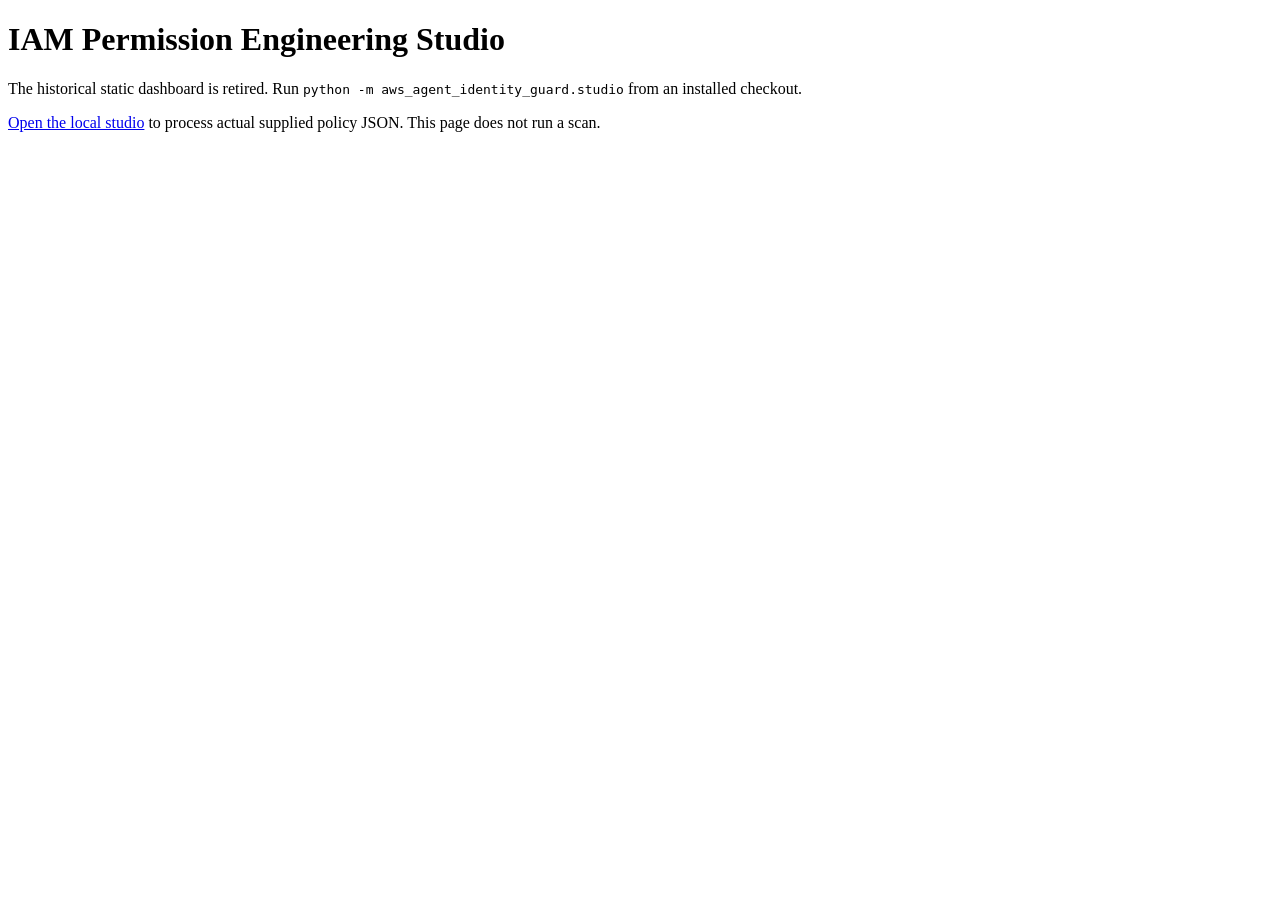
==== commit 827fc2ef: "feat: add local IAM policy studio with actual static analysis and source evidence" ====
--- a/dashboard/index.html
+++ b/dashboard/index.html
@@ -1,1010 +1 @@
-<!DOCTYPE html>
-<html lang="en">
-<head>
-    <meta charset="UTF-8">
-    <meta name="viewport" content="width=device-width, initial-scale=1.0">
-    <title>Agent Identity Guard - Security Dashboard</title>
-    <style>
-        :root {
-            --bg-primary: #0d1117;
-            --bg-secondary: #161b22;
-            --bg-tertiary: #21262d;
-            --border: #30363d;
-            --text-primary: #e6edf3;
-            --text-secondary: #8b949e;
-            --text-muted: #6e7681;
-            --accent-blue: #58a6ff;
-            --accent-green: #3fb950;
-            --accent-yellow: #d29922;
-            --accent-orange: #db6d28;
-            --accent-red: #f85149;
-            --accent-purple: #a371f7;
-            --risk-low: #3fb950;
-            --risk-medium: #d29922;
-            --risk-high: #db6d28;
-            --risk-critical: #f85149;
-        }
-
-        * {
-            margin: 0;
-            padding: 0;
-            box-sizing: border-box;
-        }
-
-        body {
-            font-family: -apple-system, BlinkMacSystemFont, 'Segoe UI', Roboto, Oxygen, sans-serif;
-            background: var(--bg-primary);
-            color: var(--text-primary);
-            line-height: 1.5;
-            min-height: 100vh;
-        }
-
-        .header {
-            background: var(--bg-secondary);
-            border-bottom: 1px solid var(--border);
-            padding: 16px 24px;
-            display: flex;
-            align-items: center;
-            justify-content: space-between;
-            position: sticky;
-            top: 0;
-            z-index: 100;
-        }
-
-        .header-left {
-            display: flex;
-            align-items: center;
-            gap: 12px;
-        }
-
-        .header-logo {
-            width: 32px;
-            height: 32px;
-            background: linear-gradient(135deg, var(--accent-blue), var(--accent-purple));
-            border-radius: 6px;
-            display: flex;
-            align-items: center;
-            justify-content: center;
-            font-weight: bold;
-            font-size: 14px;
-        }
-
-        .header-title {
-            font-size: 18px;
-            font-weight: 600;
-        }
-
-        .header-subtitle {
-            font-size: 12px;
-            color: var(--text-secondary);
-        }
-
-        .header-right {
-            display: flex;
-            align-items: center;
-            gap: 16px;
-        }
-
-        .status-indicator {
-            display: flex;
-            align-items: center;
-            gap: 6px;
-            font-size: 13px;
-            color: var(--text-secondary);
-        }
-
-        .status-dot {
-            width: 8px;
-            height: 8px;
-            border-radius: 50%;
-            background: var(--accent-green);
-            animation: pulse 2s infinite;
-        }
-
-        @keyframes pulse {
-            0%, 100% { opacity: 1; }
-            50% { opacity: 0.5; }
-        }
-
-        .refresh-timer {
-            font-size: 12px;
-            color: var(--text-muted);
-        }
-
-        .dashboard {
-            display: grid;
-            grid-template-columns: repeat(4, 1fr);
-            grid-template-rows: auto;
-            gap: 16px;
-            padding: 24px;
-            max-width: 1600px;
-            margin: 0 auto;
-        }
-
-        .card {
-            background: var(--bg-secondary);
-            border: 1px solid var(--border);
-            border-radius: 8px;
-            padding: 20px;
-            overflow: hidden;
-        }
-
-        .card-header {
-            display: flex;
-            align-items: center;
-            justify-content: space-between;
-            margin-bottom: 16px;
-        }
-
-        .card-title {
-            font-size: 14px;
-            font-weight: 600;
-            color: var(--text-secondary);
-            text-transform: uppercase;
-            letter-spacing: 0.5px;
-        }
-
-        .card-badge {
-            font-size: 11px;
-            padding: 2px 8px;
-            border-radius: 10px;
-            font-weight: 500;
-        }
-
-        /* Metrics Row */
-        .metrics-row {
-            grid-column: 1 / -1;
-            display: grid;
-            grid-template-columns: repeat(4, 1fr);
-            gap: 16px;
-        }
-
-        .metric-card {
-            background: var(--bg-secondary);
-            border: 1px solid var(--border);
-            border-radius: 8px;
-            padding: 20px;
-            text-align: center;
-        }
-
-        .metric-value {
-            font-size: 36px;
-            font-weight: 700;
-            margin: 8px 0;
-        }
-
-        .metric-label {
-            font-size: 13px;
-            color: var(--text-secondary);
-        }
-
-        .metric-change {
-            font-size: 12px;
-            margin-top: 4px;
-        }
-
-        .metric-change.positive { color: var(--accent-green); }
-        .metric-change.negative { color: var(--accent-red); }
-        .metric-change.neutral { color: var(--text-muted); }
-
-        /* Agent Inventory */
-        .agent-inventory {
-            grid-column: 1 / 3;
-            grid-row: span 2;
-        }
-
-        .table-container {
-            overflow-x: auto;
-        }
-
-        table {
-            width: 100%;
-            border-collapse: collapse;
-            font-size: 13px;
-        }
-
-        th {
-            text-align: left;
-            padding: 10px 12px;
-            color: var(--text-secondary);
-            font-weight: 500;
-            border-bottom: 1px solid var(--border);
-            white-space: nowrap;
-        }
-
-        td {
-            padding: 10px 12px;
-            border-bottom: 1px solid var(--border);
-            white-space: nowrap;
-        }
-
-        tr:hover td {
-            background: var(--bg-tertiary);
-        }
-
-        .risk-badge {
-            display: inline-block;
-            padding: 2px 8px;
-            border-radius: 4px;
-            font-size: 11px;
-            font-weight: 600;
-        }
-
-        .risk-low { background: rgba(63, 185, 80, 0.15); color: var(--risk-low); }
-        .risk-medium { background: rgba(210, 153, 34, 0.15); color: var(--risk-medium); }
-        .risk-high { background: rgba(219, 109, 40, 0.15); color: var(--risk-high); }
-        .risk-critical { background: rgba(248, 81, 73, 0.15); color: var(--risk-critical); }
-
-        .env-badge {
-            display: inline-block;
-            padding: 2px 8px;
-            border-radius: 4px;
-            font-size: 11px;
-            font-weight: 500;
-        }
-
-        .env-prod { background: rgba(248, 81, 73, 0.1); color: var(--accent-red); }
-        .env-staging { background: rgba(210, 153, 34, 0.1); color: var(--accent-yellow); }
-        .env-dev { background: rgba(63, 185, 80, 0.1); color: var(--accent-green); }
-
-        /* Risk Overview */
-        .risk-overview {
-            grid-column: 3 / 5;
-        }
-
-        .risk-chart {
-            display: flex;
-            flex-direction: column;
-            gap: 12px;
-            margin-top: 8px;
-        }
-
-        .risk-bar-row {
-            display: flex;
-            align-items: center;
-            gap: 12px;
-        }
-
-        .risk-bar-label {
-            width: 70px;
-            font-size: 12px;
-            color: var(--text-secondary);
-        }
-
-        .risk-bar-container {
-            flex: 1;
-            height: 24px;
-            background: var(--bg-tertiary);
-            border-radius: 4px;
-            overflow: hidden;
-            position: relative;
-        }
-
-        .risk-bar-fill {
-            height: 100%;
-            border-radius: 4px;
-            transition: width 1s ease-in-out;
-            display: flex;
-            align-items: center;
-            padding-left: 8px;
-            font-size: 11px;
-            font-weight: 600;
-        }
-
-        .risk-bar-fill.low { background: var(--risk-low); }
-        .risk-bar-fill.medium { background: var(--risk-medium); }
-        .risk-bar-fill.high { background: var(--risk-high); }
-        .risk-bar-fill.critical { background: var(--risk-critical); }
-
-        .risk-bar-count {
-            width: 40px;
-            text-align: right;
-            font-size: 13px;
-            font-weight: 600;
-        }
-
-        /* Risk Gauge */
-        .gauge-container {
-            display: flex;
-            justify-content: center;
-            align-items: center;
-            gap: 32px;
-            margin-top: 20px;
-        }
-
-        .gauge {
-            position: relative;
-            width: 120px;
-            height: 120px;
-        }
-
-        .gauge-bg {
-            fill: none;
-            stroke: var(--bg-tertiary);
-            stroke-width: 10;
-        }
-
-        .gauge-fill {
-            fill: none;
-            stroke-width: 10;
-            stroke-linecap: round;
-            transform: rotate(-90deg);
-            transform-origin: center;
-            transition: stroke-dashoffset 1.5s ease-in-out;
-        }
-
-        .gauge-text {
-            position: absolute;
-            top: 50%;
-            left: 50%;
-            transform: translate(-50%, -50%);
-            text-align: center;
-        }
-
-        .gauge-value {
-            font-size: 24px;
-            font-weight: 700;
-        }
-
-        .gauge-label {
-            font-size: 10px;
-            color: var(--text-secondary);
-            text-transform: uppercase;
-        }
-
-        /* Attack Paths */
-        .attack-paths {
-            grid-column: 3 / 5;
-        }
-
-        .attack-path-item {
-            padding: 12px;
-            border: 1px solid var(--border);
-            border-radius: 6px;
-            margin-bottom: 10px;
-            background: var(--bg-tertiary);
-        }
-
-        .attack-path-header {
-            display: flex;
-            align-items: center;
-            justify-content: space-between;
-            margin-bottom: 8px;
-        }
-
-        .attack-path-title {
-            font-size: 13px;
-            font-weight: 600;
-        }
-
-        .attack-path-chain {
-            display: flex;
-            align-items: center;
-            gap: 4px;
-            flex-wrap: wrap;
-            font-size: 11px;
-        }
-
-        .chain-step {
-            background: var(--bg-secondary);
-            padding: 3px 8px;
-            border-radius: 3px;
-            color: var(--text-secondary);
-            border: 1px solid var(--border);
-        }
-
-        .chain-arrow {
-            color: var(--text-muted);
-            font-size: 10px;
-        }
-
-        /* Recent Decisions */
-        .recent-decisions {
-            grid-column: 1 / 3;
-        }
-
-        .decision-allow { color: var(--accent-green); }
-        .decision-deny { color: var(--accent-red); }
-        .decision-step-up { color: var(--accent-yellow); }
-        .decision-review { color: var(--accent-purple); }
-
-        /* Permission Drift */
-        .permission-drift {
-            grid-column: 3 / 5;
-        }
-
-        .drift-alert {
-            display: flex;
-            align-items: flex-start;
-            gap: 12px;
-            padding: 12px;
-            border-radius: 6px;
-            margin-bottom: 8px;
-            border-left: 3px solid;
-        }
-
-        .drift-alert.severity-critical {
-            background: rgba(248, 81, 73, 0.05);
-            border-left-color: var(--accent-red);
-        }
-
-        .drift-alert.severity-high {
-            background: rgba(219, 109, 40, 0.05);
-            border-left-color: var(--accent-orange);
-        }
-
-        .drift-alert.severity-medium {
-            background: rgba(210, 153, 34, 0.05);
-            border-left-color: var(--accent-yellow);
-        }
-
-        .drift-icon {
-            font-size: 16px;
-            flex-shrink: 0;
-        }
-
-        .drift-content {
-            flex: 1;
-        }
-
-        .drift-title {
-            font-size: 13px;
-            font-weight: 600;
-            margin-bottom: 2px;
-        }
-
-        .drift-detail {
-            font-size: 12px;
-            color: var(--text-secondary);
-        }
-
-        .drift-time {
-            font-size: 11px;
-            color: var(--text-muted);
-        }
-
-        .severity-badge {
-            font-size: 10px;
-            padding: 2px 6px;
-            border-radius: 3px;
-            font-weight: 600;
-            text-transform: uppercase;
-        }
-
-        .severity-badge.critical { background: rgba(248, 81, 73, 0.2); color: var(--accent-red); }
-        .severity-badge.high { background: rgba(219, 109, 40, 0.2); color: var(--accent-orange); }
-        .severity-badge.medium { background: rgba(210, 153, 34, 0.2); color: var(--accent-yellow); }
-
-        /* Pending Approvals */
-        .pending-approvals {
-            grid-column: 1 / 3;
-        }
-
-        .approval-item {
-            display: flex;
-            align-items: center;
-            justify-content: space-between;
-            padding: 12px;
-            border: 1px solid var(--border);
-            border-radius: 6px;
-            margin-bottom: 8px;
-        }
-
-        .approval-info {
-            flex: 1;
-        }
-
-        .approval-agent {
-            font-size: 13px;
-            font-weight: 600;
-        }
-
-        .approval-action {
-            font-size: 12px;
-            color: var(--text-secondary);
-        }
-
-        .approval-time {
-            font-size: 11px;
-            color: var(--text-muted);
-        }
-
-        .approval-actions {
-            display: flex;
-            gap: 8px;
-        }
-
-        .btn {
-            padding: 6px 12px;
-            border-radius: 4px;
-            font-size: 12px;
-            font-weight: 500;
-            cursor: pointer;
-            border: 1px solid var(--border);
-            transition: all 0.2s;
-        }
-
-        .btn-approve {
-            background: rgba(63, 185, 80, 0.1);
-            color: var(--accent-green);
-            border-color: var(--accent-green);
-        }
-
-        .btn-approve:hover {
-            background: rgba(63, 185, 80, 0.2);
-        }
-
-        .btn-deny {
-            background: rgba(248, 81, 73, 0.1);
-            color: var(--accent-red);
-            border-color: var(--accent-red);
-        }
-
-        .btn-deny:hover {
-            background: rgba(248, 81, 73, 0.2);
-        }
-
-        /* Responsive */
-        @media (max-width: 1200px) {
-            .dashboard {
-                grid-template-columns: repeat(2, 1fr);
-            }
-            .metrics-row {
-                grid-template-columns: repeat(2, 1fr);
-            }
-            .agent-inventory,
-            .recent-decisions,
-            .pending-approvals,
-            .risk-overview,
-            .attack-paths,
-            .permission-drift {
-                grid-column: 1 / -1;
-            }
-        }
-
-        @media (max-width: 768px) {
-            .dashboard {
-                grid-template-columns: 1fr;
-                padding: 12px;
-            }
-            .metrics-row {
-                grid-template-columns: 1fr;
-            }
-        }
-    </style>
-</head>
-<body>
-    <header class="header">
-        <div class="header-left">
-            <div class="header-logo">AG</div>
-            <div>
-                <div class="header-title">Agent Identity Guard</div>
-                <div class="header-subtitle">Security Dashboard</div>
-            </div>
-        </div>
-        <div class="header-right">
-            <div class="status-indicator">
-                <span class="status-dot"></span>
-                <span>All systems operational</span>
-            </div>
-            <div class="refresh-timer" id="refresh-timer">Refresh in 30s</div>
-        </div>
-    </header>
-
-    <div class="dashboard">
-        <!-- Metrics Row -->
-        <div class="metrics-row">
-            <div class="metric-card">
-                <div class="metric-label">Decisions / sec</div>
-                <div class="metric-value" style="color: var(--accent-blue)">1,247</div>
-                <div class="metric-change positive">+12% from last hour</div>
-            </div>
-            <div class="metric-card">
-                <div class="metric-label">Denied</div>
-                <div class="metric-value" style="color: var(--accent-red)">23</div>
-                <div class="metric-change negative">+3 from last hour</div>
-            </div>
-            <div class="metric-card">
-                <div class="metric-label">Step-ups</div>
-                <div class="metric-value" style="color: var(--accent-yellow)">7</div>
-                <div class="metric-change neutral">No change</div>
-            </div>
-            <div class="metric-card">
-                <div class="metric-label">Violations</div>
-                <div class="metric-value" style="color: var(--accent-red)">2</div>
-                <div class="metric-change negative">+1 from last hour</div>
-            </div>
-        </div>
-
-        <!-- Agent Inventory -->
-        <div class="card agent-inventory">
-            <div class="card-header">
-                <span class="card-title">Agent Inventory</span>
-                <span class="card-badge" style="background: rgba(88, 166, 255, 0.1); color: var(--accent-blue);">14 active</span>
-            </div>
-            <div class="table-container">
-                <table>
-                    <thead>
-                        <tr>
-                            <th>Agent</th>
-                            <th>Type</th>
-                            <th>Environment</th>
-                            <th>Risk Score</th>
-                            <th>Status</th>
-                        </tr>
-                    </thead>
-                    <tbody id="agent-table">
-                    </tbody>
-                </table>
-            </div>
-        </div>
-
-        <!-- Risk Overview -->
-        <div class="card risk-overview">
-            <div class="card-header">
-                <span class="card-title">Risk Overview</span>
-                <span class="card-badge" style="background: rgba(63, 185, 80, 0.1); color: var(--accent-green);">Healthy</span>
-            </div>
-            <div class="risk-chart">
-                <div class="risk-bar-row">
-                    <span class="risk-bar-label">Critical</span>
-                    <div class="risk-bar-container">
-                        <div class="risk-bar-fill critical" style="width: 7%;">1</div>
-                    </div>
-                    <span class="risk-bar-count" style="color: var(--risk-critical)">1</span>
-                </div>
-                <div class="risk-bar-row">
-                    <span class="risk-bar-label">High</span>
-                    <div class="risk-bar-container">
-                        <div class="risk-bar-fill high" style="width: 14%;">2</div>
-                    </div>
-                    <span class="risk-bar-count" style="color: var(--risk-high)">2</span>
-                </div>
-                <div class="risk-bar-row">
-                    <span class="risk-bar-label">Medium</span>
-                    <div class="risk-bar-container">
-                        <div class="risk-bar-fill medium" style="width: 36%;">5</div>
-                    </div>
-                    <span class="risk-bar-count" style="color: var(--risk-medium)">5</span>
-                </div>
-                <div class="risk-bar-row">
-                    <span class="risk-bar-label">Low</span>
-                    <div class="risk-bar-container">
-                        <div class="risk-bar-fill low" style="width: 43%;">6</div>
-                    </div>
-                    <span class="risk-bar-count" style="color: var(--risk-low)">6</span>
-                </div>
-            </div>
-            <div class="gauge-container">
-                <div class="gauge">
-                    <svg viewBox="0 0 120 120">
-                        <circle class="gauge-bg" cx="60" cy="60" r="50"></circle>
-                        <circle class="gauge-fill" cx="60" cy="60" r="50"
-                            stroke="var(--accent-green)"
-                            stroke-dasharray="314"
-                            stroke-dashoffset="94"></circle>
-                    </svg>
-                    <div class="gauge-text">
-                        <div class="gauge-value" style="color: var(--accent-green)">70%</div>
-                        <div class="gauge-label">Allow Rate</div>
-                    </div>
-                </div>
-                <div class="gauge">
-                    <svg viewBox="0 0 120 120">
-                        <circle class="gauge-bg" cx="60" cy="60" r="50"></circle>
-                        <circle class="gauge-fill" cx="60" cy="60" r="50"
-                            stroke="var(--accent-yellow)"
-                            stroke-dasharray="314"
-                            stroke-dashoffset="220"></circle>
-                    </svg>
-                    <div class="gauge-text">
-                        <div class="gauge-value" style="color: var(--accent-yellow)">30</div>
-                        <div class="gauge-label">Avg Risk</div>
-                    </div>
-                </div>
-                <div class="gauge">
-                    <svg viewBox="0 0 120 120">
-                        <circle class="gauge-bg" cx="60" cy="60" r="50"></circle>
-                        <circle class="gauge-fill" cx="60" cy="60" r="50"
-                            stroke="var(--accent-blue)"
-                            stroke-dasharray="314"
-                            stroke-dashoffset="31"></circle>
-                    </svg>
-                    <div class="gauge-text">
-                        <div class="gauge-value" style="color: var(--accent-blue)">2.1ms</div>
-                        <div class="gauge-label">p50 Latency</div>
-                    </div>
-                </div>
-            </div>
-        </div>
-
-        <!-- Attack Paths -->
-        <div class="card attack-paths">
-            <div class="card-header">
-                <span class="card-title">Top Attack Paths</span>
-                <span class="card-badge" style="background: rgba(248, 81, 73, 0.1); color: var(--accent-red);">5 active</span>
-            </div>
-            <div id="attack-paths-list">
-            </div>
-        </div>
-
-        <!-- Recent Decisions -->
-        <div class="card recent-decisions">
-            <div class="card-header">
-                <span class="card-title">Recent Decisions</span>
-                <span class="card-badge" style="background: rgba(88, 166, 255, 0.1); color: var(--accent-blue);">Live</span>
-            </div>
-            <div class="table-container">
-                <table>
-                    <thead>
-                        <tr>
-                            <th>Time</th>
-                            <th>Agent</th>
-                            <th>Action</th>
-                            <th>Decision</th>
-                            <th>Risk</th>
-                        </tr>
-                    </thead>
-                    <tbody id="decisions-table">
-                    </tbody>
-                </table>
-            </div>
-        </div>
-
-        <!-- Permission Drift -->
-        <div class="card permission-drift">
-            <div class="card-header">
-                <span class="card-title">Permission Drift Alerts</span>
-                <span class="card-badge" style="background: rgba(219, 109, 40, 0.1); color: var(--accent-orange);">3 active</span>
-            </div>
-            <div id="drift-alerts">
-            </div>
-        </div>
-
-        <!-- Pending Approvals -->
-        <div class="card pending-approvals">
-            <div class="card-header">
-                <span class="card-title">Pending Approvals</span>
-                <span class="card-badge" style="background: rgba(210, 153, 34, 0.1); color: var(--accent-yellow);">4 pending</span>
-            </div>
-            <div id="approvals-list">
-            </div>
-        </div>
-    </div>
-
-    <script>
-        // Mock Data
-        const agents = [
-            { name: "data-analyst-bedrock", type: "BEDROCK", env: "PRODUCTION", risk: 82, status: "active" },
-            { name: "report-generator", type: "LAMBDA", env: "PRODUCTION", risk: 45, status: "active" },
-            { name: "customer-support-bot", type: "BEDROCK", env: "PRODUCTION", risk: 28, status: "active" },
-            { name: "etl-pipeline-agent", type: "ECS", env: "PRODUCTION", risk: 61, status: "active" },
-            { name: "code-review-agent", type: "BEDROCK", env: "STAGING", risk: 15, status: "active" },
-            { name: "ml-training-agent", type: "SAGEMAKER", env: "PRODUCTION", risk: 73, status: "active" },
-            { name: "backup-agent", type: "LAMBDA", env: "PRODUCTION", risk: 12, status: "active" },
-            { name: "monitoring-agent", type: "ECS", env: "PRODUCTION", risk: 8, status: "active" },
-            { name: "deploy-agent", type: "ECS", env: "STAGING", risk: 55, status: "active" },
-            { name: "test-runner-agent", type: "LAMBDA", env: "DEVELOPMENT", risk: 5, status: "active" },
-            { name: "data-ingestion-agent", type: "ECS", env: "PRODUCTION", risk: 38, status: "active" },
-            { name: "notification-agent", type: "LAMBDA", env: "PRODUCTION", risk: 10, status: "active" },
-            { name: "audit-agent", type: "LAMBDA", env: "PRODUCTION", risk: 20, status: "active" },
-            { name: "admin-helper-agent", type: "BEDROCK", env: "PRODUCTION", risk: 91, status: "flagged" }
-        ];
-
-        const attackPaths = [
-            {
-                title: "PassRole to Admin via STS Chain",
-                severity: "CRITICAL",
-                steps: ["iam:PassRole", "sts:AssumeRole", "AdminAccess"],
-                agent: "admin-helper-agent"
-            },
-            {
-                title: "Cross-Account Pivot via Lambda",
-                severity: "HIGH",
-                steps: ["lambda:InvokeFunction", "sts:AssumeRole", "s3:GetObject"],
-                agent: "data-analyst-bedrock"
-            },
-            {
-                title: "S3 Policy Modification",
-                severity: "HIGH",
-                steps: ["s3:PutBucketPolicy", "s3:GetObject", "Exfiltration"],
-                agent: "etl-pipeline-agent"
-            },
-            {
-                title: "SageMaker Notebook Escape",
-                severity: "MEDIUM",
-                steps: ["sagemaker:CreatePresignedUrl", "RoleCredentials"],
-                agent: "ml-training-agent"
-            },
-            {
-                title: "CloudFormation Stack IAM",
-                severity: "MEDIUM",
-                steps: ["cloudformation:CreateStack", "iam:CreateRole", "Escalation"],
-                agent: "deploy-agent"
-            }
-        ];
-
-        const decisions = [
-            { time: "12:22:35", agent: "data-analyst-bedrock", action: "s3:GetObject", decision: "ALLOW", risk: 32 },
-            { time: "12:22:33", agent: "admin-helper-agent", action: "iam:PassRole", decision: "DENY", risk: 91 },
-            { time: "12:22:30", agent: "etl-pipeline-agent", action: "s3:PutObject", decision: "ALLOW", risk: 28 },
-            { time: "12:22:28", agent: "ml-training-agent", action: "sagemaker:CreateEndpoint", decision: "STEP_UP", risk: 72 },
-            { time: "12:22:25", agent: "customer-support-bot", action: "dynamodb:GetItem", decision: "ALLOW", risk: 15 },
-            { time: "12:22:22", agent: "data-analyst-bedrock", action: "athena:StartQuery", decision: "ALLOW", risk: 35 },
-            { time: "12:22:20", agent: "admin-helper-agent", action: "sts:AssumeRole", decision: "DENY", risk: 88 },
-            { time: "12:22:18", agent: "report-generator", action: "s3:GetObject", decision: "ALLOW", risk: 22 },
-            { time: "12:22:15", agent: "deploy-agent", action: "ecs:UpdateService", decision: "REVIEW", risk: 55 },
-            { time: "12:22:12", agent: "backup-agent", action: "s3:PutObject", decision: "ALLOW", risk: 10 }
-        ];
-
-        const driftAlerts = [
-            {
-                severity: "critical",
-                title: "New iam:PassRole permission added",
-                detail: "admin-helper-agent gained iam:PassRole on role/AdminRole",
-                time: "12 minutes ago"
-            },
-            {
-                severity: "high",
-                title: "Cross-account trust policy modified",
-                detail: "data-analyst-bedrock role trust policy updated with new account",
-                time: "45 minutes ago"
-            },
-            {
-                severity: "medium",
-                title: "S3 bucket policy expanded",
-                detail: "etl-pipeline-agent bucket policy allows new principal",
-                time: "2 hours ago"
-            }
-        ];
-
-        const approvals = [
-            {
-                agent: "ml-training-agent",
-                action: "sagemaker:CreateEndpoint",
-                resource: "arn:aws:sagemaker:us-east-1:*:endpoint/prod-*",
-                time: "2 min ago",
-                ttl: "4:58 remaining"
-            },
-            {
-                agent: "data-analyst-bedrock",
-                action: "s3:GetObject",
-                resource: "arn:aws:s3:::confidential-reports/*",
-                time: "5 min ago",
-                ttl: "2:12 remaining"
-            },
-            {
-                agent: "deploy-agent",
-                action: "ecs:UpdateService",
-                resource: "arn:aws:ecs:us-east-1:*:service/prod-cluster/*",
-                time: "8 min ago",
-                ttl: "1:45 remaining"
-            },
-            {
-                agent: "etl-pipeline-agent",
-                action: "glue:StartJobRun",
-                resource: "arn:aws:glue:us-east-1:*:job/sensitive-etl",
-                time: "12 min ago",
-                ttl: "0:33 remaining"
-            }
-        ];
-
-        // Render functions
-        function getRiskClass(score) {
-            if (score >= 80) return "critical";
-            if (score >= 60) return "high";
-            if (score >= 40) return "medium";
-            return "low";
-        }
-
-        function getEnvClass(env) {
-            if (env === "PRODUCTION") return "prod";
-            if (env === "STAGING") return "staging";
-            return "dev";
-        }
-
-        function renderAgentTable() {
-            const tbody = document.getElementById("agent-table");
-            tbody.innerHTML = agents.map(a => `
-                <tr>
-                    <td><strong>${a.name}</strong></td>
-                    <td>${a.type}</td>
-                    <td><span class="env-badge env-${getEnvClass(a.env)}">${a.env}</span></td>
-                    <td><span class="risk-badge risk-${getRiskClass(a.risk)}">${a.risk}</span></td>
-                    <td>${a.status === "flagged" ? '<span style="color:var(--accent-red)">&#9888; Flagged</span>' : '<span style="color:var(--accent-green)">&#10003; Active</span>'}</td>
-                </tr>
-            `).join("");
-        }
-
-        function renderAttackPaths() {
-            const container = document.getElementById("attack-paths-list");
-            container.innerHTML = attackPaths.map(p => `
-                <div class="attack-path-item">
-                    <div class="attack-path-header">
-                        <span class="attack-path-title">${p.title}</span>
-                        <span class="severity-badge ${p.severity.toLowerCase()}">${p.severity}</span>
-                    </div>
-                    <div class="attack-path-chain">
-                        ${p.steps.map((s, i) => `
-                            <span class="chain-step">${s}</span>
-                            ${i < p.steps.length - 1 ? '<span class="chain-arrow">&#8594;</span>' : ''}
-                        `).join("")}
-                    </div>
-                    <div style="margin-top:6px;font-size:11px;color:var(--text-muted)">Agent: ${p.agent}</div>
-                </div>
-            `).join("");
-        }
-
-        function renderDecisions() {
-            const tbody = document.getElementById("decisions-table");
-            tbody.innerHTML = decisions.map(d => `
-                <tr>
-                    <td style="color:var(--text-muted)">${d.time}</td>
-                    <td>${d.agent}</td>
-                    <td><code style="font-size:11px;background:var(--bg-tertiary);padding:2px 6px;border-radius:3px">${d.action}</code></td>
-                    <td><span class="decision-${d.decision.toLowerCase().replace('_','-')}">${d.decision}</span></td>
-                    <td><span class="risk-badge risk-${getRiskClass(d.risk)}">${d.risk}</span></td>
-                </tr>
-            `).join("");
-        }
-
-        function renderDriftAlerts() {
-            const container = document.getElementById("drift-alerts");
-            container.innerHTML = driftAlerts.map(a => `
-                <div class="drift-alert severity-${a.severity}">
-                    <span class="drift-icon">${a.severity === 'critical' ? '&#9888;' : a.severity === 'high' ? '&#9888;' : '&#8505;'}</span>
-                    <div class="drift-content">
-                        <div class="drift-title">${a.title} <span class="severity-badge ${a.severity}">${a.severity.toUpperCase()}</span></div>
-                        <div class="drift-detail">${a.detail}</div>
-                        <div class="drift-time">${a.time}</div>
-                    </div>
-                </div>
-            `).join("");
-        }
-
-        function renderApprovals() {
-            const container = document.getElementById("approvals-list");
-            container.innerHTML = approvals.map(a => `
-                <div class="approval-item">
-                    <div class="approval-info">
-                        <div class="approval-agent">${a.agent}</div>
-                        <div class="approval-action">${a.action} on ${a.resource.substring(0, 50)}...</div>
-                        <div class="approval-time">${a.time} -- ${a.ttl}</div>
-                    </div>
-                    <div class="approval-actions">
-                        <button class="btn btn-approve" onclick="handleApproval('approve', '${a.agent}')">Approve</button>
-                        <button class="btn btn-deny" onclick="handleApproval('deny', '${a.agent}')">Deny</button>
-                    </div>
-                </div>
-            `).join("");
-        }
-
-        function handleApproval(action, agent) {
-            alert(`${action.toUpperCase()} action for ${agent} -- this would call PUT /v1/approvals/{id}`);
-        }
-
-        // Auto-refresh
-        let refreshCountdown = 30;
-        function updateRefreshTimer() {
-            refreshCountdown--;
-            if (refreshCountdown <= 0) {
-                refreshCountdown = 30;
-                renderAll();
-            }
-            document.getElementById("refresh-timer").textContent = `Refresh in ${refreshCountdown}s`;
-        }
-
-        function renderAll() {
-            renderAgentTable();
-            renderAttackPaths();
-            renderDecisions();
-            renderDriftAlerts();
-            renderApprovals();
-        }
-
-        // Initialize
-        renderAll();
-        setInterval(updateRefreshTimer, 1000);
-    </script>
-</body>
-</html>
+<!doctype html><html lang="en"><meta charset="utf-8"><title>IAM local studio</title><main><h1>IAM Permission Engineering Studio</h1><p>The historical static dashboard is retired. Run <code>python -m aws_agent_identity_guard.studio</code> from an installed checkout.</p><p><a href="http://127.0.0.1:8762">Open the local studio</a> to process actual supplied policy JSON. This page does not run a scan.</p></main></html>
